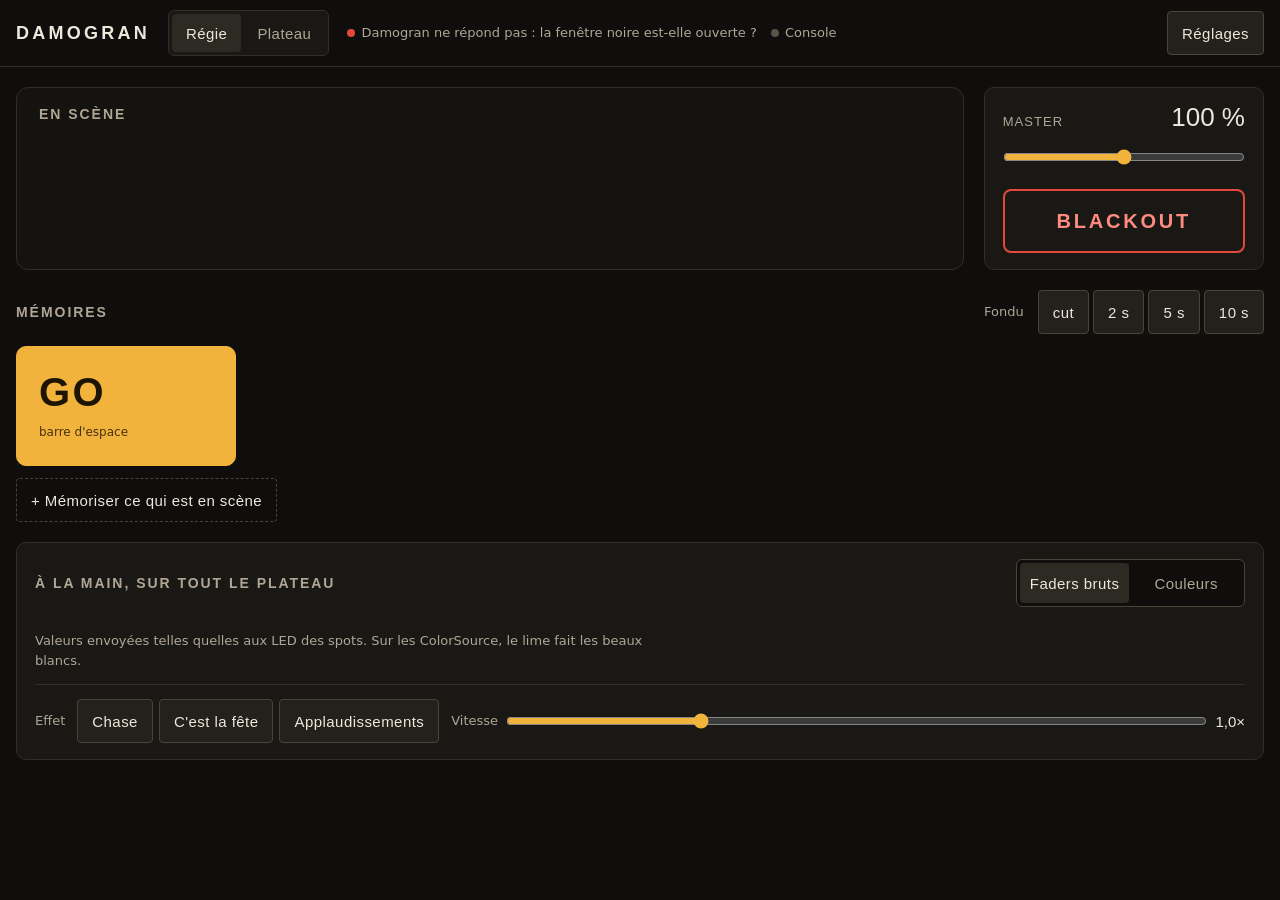
==== ui.html @ f3f2f8c5 "Interface V2 : Régie, Plateau 2D, Réglages Console & MIDI - Régie : « en scène » en grand, Master + " ====
<!doctype html>
<html lang="fr">
<head>
<meta charset="utf-8">
<meta name="viewport" content="width=device-width, initial-scale=1, viewport-fit=cover">
<meta name="color-scheme" content="dark">
<title>Damogran</title>
<style>
  /* Regie dans le noir : interface monochrome chaude pour que seules les couleurs des projecteurs
     soient en couleur. Ambre (la servante du theatre) pour la selection, rouge reserve au blackout.
     Sombre volontairement : un ecran clair en regie se voit depuis la salle. */
  :root {
    --ground: #0f0e0c;
    --floor: #141310;
    --surface: #1a1815;
    --surface-2: #24211c;
    --line: #322d26;
    --line-2: #4a4338;
    --ink: #ede7dc;
    --ink-2: #b0a696;
    --ink-3: #8f8577;
    --amber: #f2b33d;
    --amber-ink: #1d1404;
    --red: #e4483b;
    --ok: #74c48f;

    --legend: "Bahnschrift", "DIN Alternate", "DIN Condensed", "Barlow Semi Condensed", "Arial Narrow", sans-serif;
    --text: system-ui, "Segoe UI", -apple-system, "Helvetica Neue", sans-serif;

    --r-ctl: 4px;
    --r-panel: 10px;
    --ease: cubic-bezier(.2, .7, .2, 1);
    --fast: 120ms;
    color-scheme: dark;
  }
  * { box-sizing: border-box; }
  html, body { margin: 0; background: var(--ground); color: var(--ink); font: 15px/1.4 var(--text); }
  body { min-height: 100vh; }
  button, input, select { font: inherit; color: inherit; }
  :focus-visible { outline: 2px solid var(--amber); outline-offset: 2px; }
  .skip { position: absolute; left: 8px; top: -40px; background: var(--amber); color: var(--amber-ink); padding: 6px 10px; border-radius: var(--r-ctl); z-index: 20; }
  .skip:focus { top: 8px; }
  .legend { font-family: var(--legend); letter-spacing: .08em; text-transform: uppercase; font-size: 13px; color: var(--ink-2); }
  .num { font-family: var(--legend); font-variant-numeric: tabular-nums; }
  .muted { color: var(--ink-2); }
  .hint { font-size: 13px; color: var(--ink-2); }
  .spacer { flex: 1; }
  [hidden] { display: none !important; }

  /* ---- boutons : touches de console ---- */
  .btn { min-height: 44px; background: var(--surface-2); border: 1px solid var(--line-2); border-radius: var(--r-ctl); padding: 0 14px; cursor: pointer;
    font-family: var(--legend); letter-spacing: .03em; font-size: 15px; transition: border-color var(--fast) var(--ease), background var(--fast) var(--ease); }
  .btn:hover { border-color: #6d655a; }
  .btn:active { background: #2d2923; }
  .btn.primary, .btn[aria-pressed="true"] { background: var(--amber); color: var(--amber-ink); border-color: var(--amber); }
  .btn.quiet { background: transparent; }
  .btn.dashed { background: transparent; border-style: dashed; }
  .btn.dashed[aria-pressed="true"] { background: var(--amber); border-style: solid; }
  .btn:disabled { opacity: .45; cursor: not-allowed; }
  .seg { display: grid; grid-auto-flow: column; grid-auto-columns: minmax(0, 1fr); gap: 2px; background: var(--ground); border: 1px solid var(--line-2); border-radius: 6px; padding: 3px; }
  .seg button { min-height: 40px; border: 0; border-radius: 4px; background: transparent; color: var(--ink-2); cursor: pointer; font-family: var(--legend); font-size: 15px; letter-spacing: .03em; padding: 0 10px; }
  .seg button[aria-selected="true"] { background: #2d2923; color: var(--ink); }

  /* ---- en-tete ---- */
  header { position: sticky; top: env(safe-area-inset-top, 0px); z-index: 10; background: var(--ground); border-bottom: 1px solid var(--line);
    display: flex; flex-wrap: wrap; align-items: center; gap: 8px 18px;
    padding: 10px max(16px, env(safe-area-inset-right, 0px)) 10px max(16px, env(safe-area-inset-left, 0px)); }
  h1 { margin: 0; font: 600 18px/1 var(--legend); letter-spacing: .18em; text-transform: uppercase; }
  nav.views { display: flex; gap: 2px; background: var(--surface); border: 1px solid var(--line); border-radius: 6px; padding: 3px; }
  nav.views a { min-height: 38px; display: inline-flex; align-items: center; padding: 0 14px; border-radius: 4px; color: var(--ink-2); text-decoration: none; font-family: var(--legend); font-size: 15px; letter-spacing: .03em; }
  nav.views a[aria-current="page"] { background: #2d2923; color: var(--ink); }
  .status { display: flex; flex-wrap: wrap; gap: 4px 14px; font-size: 13px; color: var(--ink-2); }
  .chip { display: inline-flex; align-items: center; gap: 6px; background: none; border: 0; padding: 0; color: inherit; font-size: 13px; }
  button.chip { cursor: pointer; }
  .dot { width: 8px; height: 8px; border-radius: 50%; background: #5a5248; flex: none; }
  .dot.ok { background: var(--ok); } .dot.err { background: var(--red); } .dot.warn { background: var(--amber); }
  a.btn { display: inline-flex; align-items: center; text-decoration: none; color: var(--ink); }
  .blackout { min-height: 44px; padding: 0 18px; border-radius: var(--r-ctl); cursor: pointer; border: 2px solid var(--red); background: transparent; color: #ff8a7f;
    font: 600 15px/1 var(--legend); letter-spacing: .14em; text-transform: uppercase; }
  .blackout[aria-pressed="true"] { background: var(--red); color: #fff; }

  main { padding: 20px max(16px, env(safe-area-inset-right, 0px)) 40px max(16px, env(safe-area-inset-left, 0px)); max-width: 1280px; margin: 0 auto; }
  .view { display: flex; flex-direction: column; gap: 20px; }
  .panel { background: var(--surface); border: 1px solid var(--line); border-radius: var(--r-panel); padding: 16px 18px; min-width: 0; }
  h2 { margin: 0; font: 600 14px/1.2 var(--legend); letter-spacing: .14em; text-transform: uppercase; color: var(--ink-2); }
  .head { display: flex; flex-wrap: wrap; align-items: center; gap: 8px 14px; }
  .row { display: flex; flex-wrap: wrap; align-items: center; gap: 8px 12px; }
  .wrap2 { display: flex; flex-wrap: wrap; gap: 20px; align-items: stretch; }

  /* ---- flaques de lumiere (apercu d'un spot) ---- */
  .pool { width: 72px; height: 72px; max-width: 100%; aspect-ratio: 1; border-radius: 50%; display: flex; align-items: center; justify-content: center; border: 1px solid var(--ink-3); flex: none; }
  .pool .n { min-width: 24px; height: 24px; padding: 0 5px; border-radius: 12px; background: rgba(15,14,12,.78); display: flex; align-items: center; justify-content: center;
    font: 600 14px/1 var(--legend); color: var(--ink); }

  /* ---- regie ---- */
  .live { flex: 999 1 600px; background: var(--floor); border: 1px solid var(--line); border-radius: 12px; padding: 18px 22px; display: flex; flex-direction: column; gap: 16px; min-width: 0; }
  .live-name { font: 600 30px/1.1 var(--legend); letter-spacing: .01em; }
  .badge { font-size: 13px; padding: 3px 8px; border-radius: 3px; border: 1px solid var(--amber); color: var(--amber); }
  .badge.solid { background: var(--amber); color: var(--amber-ink); }
  .pools { display: grid; grid-template-columns: repeat(auto-fit, minmax(64px, 1fr)); gap: 10px 8px; }
  .pools > span { display: flex; flex-direction: column; align-items: center; gap: 6px; }
  .pools .lvl { font: 13px/1 var(--legend); color: var(--ink-2); }
  .master { flex: 1 1 280px; display: flex; flex-direction: column; gap: 16px; justify-content: space-between; }
  .master .big { font: 26px/1 var(--legend); color: var(--ink); letter-spacing: 0; }
  .master .blackout { min-height: 64px; font-size: 20px; border-radius: 8px; }
  input[type=range] { width: 100%; accent-color: var(--amber); height: 32px; margin: 0; }
  .cues { display: flex; flex-wrap: wrap; gap: 12px; align-items: stretch; }
  .go { flex: 1 1 220px; min-height: 120px; display: flex; flex-direction: column; align-items: flex-start; justify-content: center; gap: 6px; padding: 16px 22px;
    border-radius: 10px; cursor: pointer; background: var(--amber); color: var(--amber-ink); border: 1px solid var(--amber); text-align: left; }
  .go b { font: 600 40px/1 var(--legend); letter-spacing: .06em; }
  .go small { font-size: 12px; opacity: .8; }
  .tiles { flex: 999 1 640px; min-width: 0; display: grid; grid-template-columns: repeat(auto-fill, minmax(170px, 1fr)); gap: 10px; }
  .tile { display: flex; min-width: 0; border-radius: 10px; background: var(--surface); border: 1px solid var(--line-2); overflow: hidden; }
  .tile.on { background: var(--surface-2); border: 2px solid var(--amber); }
  .tile .pick { flex: 1; min-width: 0; min-height: 110px; display: flex; flex-direction: column; align-items: flex-start; gap: 10px; padding: 12px 14px; background: none; border: 0; cursor: pointer; text-align: left; color: inherit; }
  .tile .top { display: flex; align-items: center; gap: 8px; width: 100%; }
  .tile .key { font: 14px/1 var(--legend); color: var(--ink-3); }
  .tile.on .key { color: var(--amber); }
  .tile .tag { white-space: nowrap; font-size: 11px; letter-spacing: .08em; text-transform: uppercase; padding: 2px 6px; border-radius: 3px; }
  .tile .tag.live { background: var(--amber); color: var(--amber-ink); }
  .tile .tag.next { border: 1px solid var(--ink-2); color: var(--ink-2); }
  .tile .name { font-size: 18px; font-weight: 500; overflow: hidden; text-overflow: ellipsis; white-space: nowrap; max-width: 100%; }
  .tile .mini { display: flex; gap: 4px; flex-wrap: wrap; }
  .tile .mini i { width: 12px; height: 12px; border-radius: 50%; box-shadow: 0 0 0 1px rgba(237,231,220,.25); }
  .tile .edit { background: none; border: 0; border-left: 1px solid var(--line); width: 44px; color: var(--ink-2); cursor: pointer; font-size: 20px; }
  .empty { color: var(--ink-2); margin: 0; max-width: 62ch; }
  .hand { display: flex; flex-direction: column; gap: 14px; }
  .sw-row { display: flex; flex-wrap: wrap; gap: 6px; }
  .sw { width: 44px; height: 44px; border-radius: 50%; cursor: pointer; border: 2px solid rgba(237,231,220,.3); padding: 0; }
  .wb { min-height: 44px; min-width: 60px; border-radius: 4px; cursor: pointer; color: var(--amber-ink); border: 2px solid transparent; font: 600 14px/1 var(--legend); }

  /* ---- faders verticaux (comme sur la console) ---- */
  .faders { display: flex; flex-wrap: wrap; gap: 14px; align-items: flex-end; }
  .fader { display: grid; justify-items: center; gap: 6px; flex: none; width: 58px; outline: none; }
  .fader .track { position: relative; width: 36px; height: 190px; border-radius: 4px; background: var(--ground); border: 1px solid var(--line-2); cursor: ns-resize; touch-action: none; }
  .fader .fill { position: absolute; left: 3px; right: 3px; bottom: 3px; border-radius: 2px; background: var(--fill, #6d655a); opacity: .6; }
  .fader .cap { position: absolute; left: -6px; right: -6px; height: 16px; margin-bottom: -8px; border-radius: 3px; background: #d9d2c5; border: 1px solid #000; box-shadow: inset 0 -2px 0 #9e968a; }
  .fader .cap::after { content: ""; position: absolute; left: 4px; right: 4px; top: 7px; height: 1px; background: #4a453e; }
  .fader:focus-visible .track { outline: 2px solid var(--amber); outline-offset: 3px; }
  .fader .val { font: 16px/1 var(--legend); font-variant-numeric: tabular-nums; }
  .fader .lab { display: flex; align-items: center; gap: 5px; font: 12px/1.2 var(--legend); letter-spacing: .06em; text-transform: uppercase; color: var(--ink); text-align: center; }
  .fader .lab i { width: 9px; height: 9px; border-radius: 50%; background: var(--fill); }
  .fader.big { width: 72px; } .fader.big .track { width: 50px; height: 220px; }
  .fader.slim .track { height: 160px; }

  /* ---- plateau ---- */
  .plan-wrap { overflow-x: auto; }
  .plan { min-width: 560px; background: var(--floor); border: 1px solid var(--line); border-radius: 10px; padding: 10px 12px 12px; display: flex; flex-direction: column; gap: 6px; }
  .plan .side { font: 12px/1 var(--legend); letter-spacing: .2em; color: var(--ink-3); }
  .plan .mid { display: flex; gap: 8px; align-items: stretch; }
  .plan .vert { writing-mode: vertical-rl; text-align: center; }
  .grid { flex: 1; min-width: 0; position: relative; height: 34rem; border: 1px solid var(--line); background-color: #171512;
    background-image: linear-gradient(to right, #2c2822 1px, transparent 1px), linear-gradient(to bottom, #2c2822 1px, transparent 1px); }
  .cells { position: absolute; inset: 0; display: grid; }
  .cells button { background: transparent; border: 1px dashed #5a5248; margin: 3px; border-radius: 4px; cursor: crosshair; }
  .cells button:hover { border-color: var(--amber); }
  .spot { position: absolute; transform: translate(-50%, -50%); z-index: 1; display: flex; flex-direction: column; align-items: center; gap: 2px; background: none; border: 0; padding: 4px; cursor: pointer; color: inherit; border-radius: 50%; }
  .spot .pool { width: 54px; height: 54px; }
  .spot .lvl { font: 12px/1 var(--legend); color: var(--ink-2); }
  .spot[aria-pressed="true"] .pool { box-shadow: 0 0 0 3px var(--floor), 0 0 0 5px var(--amber); }
  .spot[aria-pressed="true"] .lvl { color: var(--amber); }
  .spot.moving .pool { box-shadow: 0 0 0 3px var(--floor), 0 0 0 5px var(--amber), 0 0 0 9px rgba(242,179,61,.25); }
  .arrange { display: flex; flex-wrap: wrap; align-items: center; gap: 10px 20px; padding: 10px 14px; border: 1px solid var(--amber); border-radius: 6px; }
  .stepper { display: flex; align-items: center; gap: 6px; }
  .stepper button { width: 44px; height: 40px; border-radius: 4px; cursor: pointer; background: var(--surface-2); color: var(--ink); border: 1px solid var(--line-2); font-size: 18px; }
  .stepper output { min-width: 28px; text-align: center; font: 18px/1 var(--legend); }
  .insp { flex: 1 1 360px; display: flex; flex-direction: column; gap: 18px; }
  .insp-title { font: 600 22px/1.1 var(--legend); color: var(--ink); letter-spacing: .02em; }
  .ctl { display: flex; gap: 16px; align-items: flex-start; }
  .ctl .modes { flex: 1; min-width: 0; display: flex; flex-direction: column; gap: 12px; }
  .preview-dot { width: 40px; height: 40px; border-radius: 50%; flex: none; box-shadow: 0 0 0 1px rgba(237,231,220,.3); }
  .field { position: relative; height: 170px; border-radius: 8px; cursor: crosshair; touch-action: none; border: 1px solid var(--line-2);
    background: linear-gradient(to top, #fff, rgba(255,255,255,0)), linear-gradient(to right, #f00, #ff0 17%, #0f0 33%, #0ff 50%, #00f 67%, #f0f 83%, #f00); }
  .field .mark { position: absolute; width: 22px; height: 22px; margin: -11px 0 0 -11px; border-radius: 50%; border: 3px solid #fff; box-shadow: 0 0 0 1px #000; pointer-events: none; }
  .temp { position: relative; height: 48px; border-radius: 8px; cursor: ew-resize; touch-action: none; border: 1px solid var(--line-2); }
  .temp .mark { position: absolute; top: -5px; bottom: -5px; width: 6px; margin-left: -3px; border-radius: 3px; background: var(--ink); box-shadow: 0 0 0 1px #000; pointer-events: none; }
  .scale { display: flex; justify-content: space-between; font-size: 12px; color: var(--ink-3); }
  details.raw { border-top: 1px solid var(--line); padding-top: 14px; }
  details.raw summary { cursor: pointer; font: 13px/1 var(--legend); letter-spacing: .08em; text-transform: uppercase; color: var(--ink-2); min-height: 32px; display: flex; align-items: center; }
  details.raw .faders { margin-top: 12px; }

  /* ---- reglages ---- */
  .settings { display: flex; flex-wrap: wrap; gap: 24px; align-items: flex-start; }
  .subnav { flex: 1 1 200px; display: flex; flex-direction: column; gap: 4px; }
  .subnav button { min-height: 44px; text-align: left; padding: 0 14px; border-radius: 6px; background: transparent; border: 1px solid transparent; color: var(--ink-2); cursor: pointer; font-size: 15px; }
  .subnav button[aria-current="true"] { background: var(--surface); border-color: var(--line); color: var(--ink); }
  .pane { flex: 999 1 640px; min-width: 0; display: flex; flex-direction: column; gap: 20px; }
  .pane h3 { margin: 0; font: 600 26px/1.1 var(--legend); letter-spacing: .02em; }
  .help { font-size: 13px; color: var(--ink-2); margin: 0; max-width: 75ch; line-height: 1.5; }
  .help code, .steps code { color: var(--ink); font-size: 12.5px; }
  .tablewrap { overflow-x: auto; }
  table { width: 100%; border-collapse: collapse; }
  th { text-align: left; font: 500 12px/1.2 var(--legend); letter-spacing: .04em; color: var(--ink-2); padding: 4px 6px; }
  td { padding: 4px 6px; border-top: 1px solid var(--line); vertical-align: middle; font-size: 14px; }
  td input { width: 100%; }
  td.n { width: 96px; }
  select, input[type=text], input[type=number] { min-height: 40px; background: var(--ground); border: 1px solid var(--line-2); border-radius: var(--r-ctl); padding: 6px 8px; min-width: 0; }
  .warn { color: var(--amber); font-size: 13px; white-space: pre-line; }
  .err { color: #ff8a7f; font-size: 13px; }
  .form { display: grid; grid-template-columns: repeat(auto-fit, minmax(180px, 1fr)); gap: 12px; }
  .form label, .lbl { display: grid; gap: 4px; font-size: 13px; color: var(--ink-2); }
  .tag { display: inline-block; font: 11px/1.4 var(--legend); padding: 0 6px; border-radius: 3px; background: var(--surface-2); color: var(--ink-2); margin-left: 6px; }
  .tag.attn { color: var(--amber); }
  .tester { display: grid; grid-template-columns: 110px 110px 1fr auto; gap: 12px; align-items: end; }
  .sources { display: grid; grid-template-columns: repeat(auto-fit, minmax(240px, 1fr)); gap: 12px; }
  .source { display: flex; flex-direction: column; gap: 6px; align-items: flex-start; text-align: left; padding: 14px 16px; border-radius: 10px; cursor: pointer; color: var(--ink); background: var(--surface); border: 1px solid var(--line-2); }
  .source[aria-pressed="true"] { border: 2px solid var(--amber); }
  .source b { font: 600 18px/1.1 var(--legend); }
  .source span { display: flex; align-items: center; gap: 8px; font-size: 13px; color: var(--ink-2); }
  .desk-wrap { display: flex; flex-wrap: wrap; gap: 20px; align-items: flex-start; }
  .desk { flex: 999 1 520px; min-width: 0; display: flex; flex-direction: column; gap: 12px; }
  .board { background: #1d1b18; border: 1px solid #3a342c; border-radius: 12px; padding: 16px 8px 12px; overflow-x: auto; }
  .strips { display: flex; gap: 3px; align-items: flex-end; min-width: min-content; }
  .strip { display: flex; flex-direction: column; align-items: center; gap: 8px; width: 64px; flex: none; padding: 10px 2px 12px; border-radius: 8px; cursor: pointer; color: inherit; background: transparent; border: 1px solid transparent; }
  .strip[aria-pressed="true"] { background: #2a2620; border-color: var(--amber); }
  .strip.live .rail i { background: var(--amber); }
  .strip .no { font: 13px/1 var(--legend); color: var(--ink-2); }
  .strip[aria-pressed="true"] .no { color: var(--amber); }
  .strip .rail { position: relative; width: 10px; height: 140px; border-radius: 5px; background: var(--ground); border: 1px solid var(--line); }
  .strip .rail i { position: absolute; left: 1px; right: 1px; bottom: 1px; border-radius: 4px; background: #6d655a; }
  .strip .rail b { position: absolute; left: -12px; width: 34px; height: 16px; margin-bottom: -8px; border-radius: 3px; background: #d9d2c5; border: 1px solid #000; box-shadow: inset 0 -2px 0 #9e968a; }
  .strip .v { font: 12px/1 var(--legend); color: var(--ink-2); }
  .strip .as { max-width: 60px; overflow: hidden; text-overflow: ellipsis; white-space: nowrap; font-size: 12px; padding: 3px 6px; border-radius: 3px; background: #2d2923; color: var(--ink); }
  .strip[aria-pressed="true"] .as { background: var(--amber); color: var(--amber-ink); }
  .assign { flex: 1 1 300px; min-width: 0; display: flex; flex-direction: column; gap: 14px; }
  .assign .grp { display: flex; flex-direction: column; gap: 8px; }
  .assign .grp > span { font: 12px/1 var(--legend); letter-spacing: .12em; text-transform: uppercase; color: var(--ink-3); }
  .opts { display: flex; flex-wrap: wrap; gap: 6px; }
  .opts .btn { min-height: 40px; font-family: var(--text); font-size: 14px; letter-spacing: 0; padding: 0 12px; }
  .steps { margin: 0; padding-left: 20px; display: grid; gap: 6px; font-size: 14px; max-width: 80ch; line-height: 1.5; }
  .switch { display: inline-flex; align-items: center; gap: 10px; font-size: 15px; min-height: 44px; }
  .switch input { width: 20px; height: 20px; accent-color: var(--amber); }

  dialog { background: var(--surface); color: var(--ink); border: 1px solid var(--line); border-radius: var(--r-panel); padding: 0; width: min(440px, calc(100vw - 24px)); }
  dialog::backdrop { background: #000c; }
  .dlg { padding: 18px; display: flex; flex-direction: column; gap: 14px; }

  @media (max-width: 700px) {
    .live-name { font-size: 24px; }
    .pool { width: 56px; height: 56px; }
    .go { position: sticky; bottom: max(8px, env(safe-area-inset-bottom, 0px)); z-index: 5; min-height: 84px; box-shadow: 0 6px 24px #000; }
    .go b { font-size: 32px; }
    .tester { grid-template-columns: 1fr 1fr; }
    .tester .wide { grid-column: 1 / -1; }
    .status .net { display: none; }
    .ctl { flex-direction: column; }
  }
  @media (prefers-reduced-motion: reduce) { * { transition: none !important; } }
</style>
</head>
<body>
<a class="skip" href="#main">Aller au contenu</a>
<header>
  <h1>Damogran</h1>
  <nav class="views" aria-label="Écrans">
    <a href="#regie" data-view="regie">Régie</a>
    <a href="#plateau" data-view="plateau">Plateau</a>
  </nav>
  <div class="status">
    <span class="chip net" role="status"><span class="dot" id="dot"></span><span id="statusText">connexion…</span></span>
    <a class="chip" href="#reglages/console" id="consoleChip" style="color:inherit;text-decoration:none"><span class="dot" id="consoleDot"></span><span id="consoleText">Console</span></a>
  </div>
  <span class="spacer"></span>
  <button class="blackout" id="hdrBlackout" type="button" aria-pressed="false" title="Touche B">Blackout</button>
  <a class="btn" href="#reglages" id="settingsLink">Réglages</a>
</header>

<main id="main" tabindex="-1">
  <!-- ===================== REGIE ===================== -->
  <section class="view" id="view-regie" aria-label="Régie">
    <div class="wrap2">
      <section class="live" aria-labelledby="liveTitle">
        <div class="head">
          <h2 id="liveTitle">En scène</h2>
          <span class="live-name" id="liveName" role="status"></span>
          <span class="badge" id="liveModified" hidden>modifiée à la main</span>
          <span class="badge solid" id="liveEffect" hidden></span>
        </div>
        <div class="pools" id="livePools" role="img" aria-label=""></div>
      </section>
      <section class="panel master" aria-label="Master">
        <div style="display:flex;flex-direction:column;gap:10px">
          <label for="master" class="legend" style="display:flex;justify-content:space-between;align-items:baseline"><span>Master</span><span class="big" id="masterOut">100 %</span></label>
          <input type="range" id="master" min="0" max="255">
        </div>
        <button class="blackout" id="blackout" type="button" aria-pressed="false" title="Touche B">Blackout</button>
      </section>
    </div>

    <section aria-labelledby="cueTitle" style="display:flex;flex-direction:column;gap:12px">
      <div class="head">
        <h2 id="cueTitle">Mémoires</h2>
        <span class="spacer"></span>
        <span class="hint" id="fadeLbl">Fondu</span>
        <span class="row" role="group" aria-labelledby="fadeLbl" id="fades" style="gap:4px"></span>
      </div>
      <div class="cues">
        <button class="go" id="goBtn" type="button"><b>GO</b><span id="goLabel"></span><small id="goKey">barre d'espace</small></button>
        <div class="tiles" id="sceneList"></div>
      </div>
      <div class="row"><button class="btn dashed" id="sceneNew" type="button">+ Mémoriser ce qui est en scène</button></div>
    </section>

    <section class="panel hand" aria-labelledby="handTitle">
      <div class="head">
        <h2 id="handTitle">À la main, sur tout le plateau</h2>
        <span class="spacer"></span>
        <span class="seg" role="tablist" aria-label="Mode de réglage" id="handTabs">
          <button role="tab" type="button" data-hand="raw" aria-selected="true">Faders bruts</button>
          <button role="tab" type="button" data-hand="colors" aria-selected="false">Couleurs</button>
        </span>
      </div>
      <div id="handRaw">
        <div class="faders" id="handFaders"></div>
        <p class="help" style="margin-top:10px">Valeurs envoyées telles quelles aux LED des spots. Sur les ColorSource, le lime fait les beaux blancs.</p>
      </div>
      <div id="handColors" hidden style="display:flex;flex-direction:column;gap:14px">
        <div style="display:flex;flex-direction:column;gap:8px"><span class="hint" id="swLbl">Couleur</span><div class="sw-row" role="group" aria-labelledby="swLbl" id="handSwatches"></div></div>
        <div style="display:flex;flex-direction:column;gap:8px"><span class="hint" id="wbLbl">Blanc, de chaud à froid</span><div class="sw-row" role="group" aria-labelledby="wbLbl" id="handWhites"></div></div>
      </div>
      <div class="row" style="border-top:1px solid var(--line);padding-top:14px">
        <span class="hint" id="fxLbl">Effet</span>
        <span class="row" role="group" aria-labelledby="fxLbl" id="fxButtons" style="gap:6px"></span>
        <label class="row" style="gap:8px;flex:1 1 220px"><span class="hint">Vitesse</span><input type="range" id="fxSpeed" min="0.25" max="3" step="0.05" value="1" style="flex:1"><span class="num" id="fxSpeedOut">1,0×</span></label>
      </div>
    </section>
  </section>

  <!-- ===================== PLATEAU ===================== -->
  <section class="view" id="view-plateau" aria-label="Plateau" hidden>
    <div class="wrap2">
      <section aria-labelledby="planTitle" style="flex:999 1 600px;min-width:0;display:flex;flex-direction:column;gap:12px">
        <div class="head">
          <h2 id="planTitle">Plan de scène</h2>
          <span class="hint">vu du dessus</span>
          <span class="spacer"></span>
          <button class="btn" id="selAll" type="button">Tous</button>
          <button class="btn" id="selNone" type="button">Aucun</button>
          <button class="btn dashed" id="arrangeBtn" type="button" aria-pressed="false">Disposer les spots</button>
        </div>
        <div class="arrange" id="arrangeBar" hidden>
          <p class="help" style="flex:1 1 260px;color:var(--ink)" id="arrangeHint" role="status"></p>
          <span class="stepper"><span class="legend">Colonnes</span><button type="button" id="colMinus" aria-label="Une colonne de moins">−</button><output id="colOut" aria-live="polite"></output><button type="button" id="colPlus" aria-label="Une colonne de plus">+</button></span>
          <span class="stepper"><span class="legend">Rangs</span><button type="button" id="rowMinus" aria-label="Un rang de moins">−</button><output id="rowOut" aria-live="polite"></output><button type="button" id="rowPlus" aria-label="Un rang de plus">+</button></span>
        </div>
        <div class="plan-wrap">
          <div class="plan">
            <span class="side" style="text-align:center">LOINTAIN</span>
            <div class="mid">
              <span class="side vert" style="transform:rotate(180deg)">JARDIN</span>
              <div class="grid" id="grid"><div class="cells" id="cells" hidden></div></div>
              <span class="side vert">COUR</span>
            </div>
            <div class="row" style="justify-content:space-between"><span class="side">PUBLIC</span><span class="hint" id="gridSize"></span></div>
          </div>
        </div>
      </section>

      <section class="panel insp" aria-labelledby="inspTitle">
        <div>
          <h2 id="inspTitle" class="insp-title" style="text-transform:none;letter-spacing:.02em"></h2>
          <span class="hint" id="inspSub"></span>
        </div>
        <div id="inspEmpty" style="display:flex;flex-direction:column;gap:14px;align-items:flex-start">
          <p class="empty">Touche un spot sur le plan pour le régler. Touches-en plusieurs pour les régler ensemble.</p>
          <button class="btn primary" type="button" id="inspAll">Sélectionner tout le plateau</button>
        </div>
        <div id="inspBody" style="display:flex;flex-direction:column;gap:18px">
          <div class="ctl">
            <div id="dimFader"></div>
            <div class="modes">
              <div class="row" style="flex-wrap:nowrap">
                <span class="preview-dot" id="previewDot" aria-hidden="true"></span>
                <span class="seg" role="tablist" aria-label="Type de lumière" style="flex:1" id="modeTabs">
                  <button role="tab" type="button" data-mode="color" aria-selected="true">Couleur</button>
                  <button role="tab" type="button" data-mode="white" aria-selected="false">Blanc</button>
                </span>
              </div>
              <div id="modeColor" style="display:flex;flex-direction:column;gap:10px">
                <div class="field" id="field" role="slider" tabindex="0" aria-label="Couleur : teinte de gauche à droite, saturation de bas en haut"><span class="mark" id="fieldMark"></span></div>
                <div class="sw-row" role="group" aria-label="Raccourcis de couleur" id="inspSwatches"></div>
              </div>
              <div id="modeWhite" hidden style="display:flex;flex-direction:column;gap:14px">
                <div style="display:flex;flex-direction:column;gap:8px">
                  <span class="row" style="justify-content:space-between"><span class="hint">Température</span><span class="num" style="font-size:18px" id="kOut"></span></span>
                  <div class="temp" id="temp" role="slider" tabindex="0" aria-label="Température du blanc" aria-valuemin="2700" aria-valuemax="6500"><span class="mark" id="tempMark"></span></div>
                  <span class="scale"><span>chaud · bougie</span><span>neutre</span><span>froid · lune</span></span>
                </div>
                <div style="display:flex;flex-direction:column;gap:6px">
                  <label for="tint" class="row" style="justify-content:space-between"><span class="hint">Correction</span><span id="tintOut"></span></label>
                  <input type="range" id="tint" min="-100" max="100" value="0">
                  <span class="scale"><span>plus vert</span><span>plus rose</span></span>
                  <span class="hint" style="font-size:12px">Peaux trop rouges ou rosées : pousse un peu vers le vert.</span>
                </div>
              </div>
            </div>
          </div>
          <details class="raw" open>
            <summary>Faders bruts : ce que reçoit le projecteur</summary>
            <div class="faders" id="inspRaw"></div>
          </details>
          <div class="row">
            <button class="btn" id="identify" type="button">Faire clignoter</button>
            <button class="btn quiet" id="deselect" type="button">Désélectionner</button>
          </div>
        </div>
      </section>
    </div>
  </section>

  <!-- ===================== REGLAGES ===================== -->
  <section class="view" id="view-reglages" aria-label="Réglages" hidden>
    <div class="settings">
      <nav class="subnav" aria-label="Réglages" id="subnav">
        <button type="button" data-pane="fixtures">Projecteurs</button>
        <button type="button" data-pane="console">Console &amp; MIDI</button>
        <button type="button" data-pane="network">Réseau Art-Net</button>
        <button type="button" data-pane="keys">Clavier</button>
        <a class="btn quiet" href="#regie" style="margin-top:12px">← Retour à la régie</a>
      </nav>

      <div class="pane" data-pane="fixtures">
        <h3>Projecteurs</h3>
        <div class="tablewrap">
          <table>
            <thead><tr><th>Nom</th><th>Univers</th><th>Adresse</th><th>Canaux</th><th><span hidden>Retirer</span></th></tr></thead>
            <tbody id="fxRows"></tbody>
          </table>
        </div>
        <div class="row"><button class="btn" id="addFx" type="button">+ Ajouter un projecteur</button><span class="spacer"></span><button class="btn primary" id="saveFx" type="button">Enregistrer</button></div>
        <div class="warn" id="overlap"></div>
        <p class="help"><b>Univers</b> : numéro Art-Net, à partir de 0 (l'univers 1 de MagicQ est en général l'Art-Net 0).
          <b>Canaux</b> : l'ordre des canaux, séparés par des virgules. <code>D</code> intensité, <code>R</code> <code>G</code> <code>B</code>,
          <code>L</code> lime, <code>W</code> blanc, <code>A</code> ambre, <code>U</code> UV, un nombre = valeur fixe, <code>-</code> = 0.
          ETC ColorSource en mode Dir (6 canaux) : <code>D,R,G,B,L,0</code>. En mode 5ch : <code>D,R,G,B,0</code>.</p>
        <div class="panel" style="display:flex;flex-direction:column;gap:10px">
          <h2>Chercher les projecteurs</h2>
          <div class="row"><button class="btn" id="discover" type="button">Chercher</button><span class="hint" id="discPhase"></span></div>
          <div class="err" id="discError"></div>
          <div id="discNodes"></div>
          <div id="discDevices"></div>
          <p class="help">Les nodes Art-Net répondent toujours. Les projecteurs ne sont trouvés que s'ils gèrent le RDM (mode et adresse réels). MagicQ doit être fermé pendant la recherche.</p>
        </div>
      </div>

      <div class="pane" data-pane="console" hidden>
        <h3>Console &amp; MIDI</h3>
        <p class="help">Choisis un fader sur le dessin, puis ce qu'il commande. Un fader n'agit que quand tu le bouges : l'écran garde la main le reste du temps. Blackout, GO et effets se déclenchent quand le fader passe la moitié.</p>
        <div class="sources" id="sources"></div>
        <div class="row" id="mqConn">
          <label class="switch"><input type="checkbox" id="inEnabled"> Écouter la console</label>
          <label class="row" style="gap:6px"><span class="hint">Univers Art-Net de la console</span><input type="number" id="inUniverse" min="0" max="32767" style="width:84px"></label>
          <span class="hint" id="inStatus"></span>
        </div>
        <div class="warn" id="inConflict" hidden>Cet univers est aussi celui des projecteurs : choisis-en un autre (par exemple 1), sinon Damogran s'écouterait lui-même.</div>
        <div class="desk-wrap">
          <div class="desk">
            <div class="head"><h2 id="deskName"></h2><span class="spacer"></span><button class="btn" id="learnBtn" type="button" aria-pressed="false">Apprendre un fader</button></div>
            <div class="board"><div class="strips" id="strips"></div></div>
            <p class="help" id="learnHint" role="status"></p>
          </div>
          <div class="panel assign" aria-labelledby="assignTitle">
            <div><h2 id="assignTitle" class="insp-title" style="text-transform:none;letter-spacing:.02em"></h2><span class="hint" id="assignNow"></span></div>
            <div id="assignGroups" style="display:flex;flex-direction:column;gap:14px"></div>
          </div>
        </div>
        <details class="panel">
          <summary class="legend" style="cursor:pointer;min-height:32px;display:flex;align-items:center">Préparer MagicQ (une seule fois)</summary>
          <ol class="steps" style="margin-top:12px">
            <li><code>Setup › DMX I/O</code> : univers 1 (les projecteurs) sur <b>None</b>, pour que MagicQ ne se batte pas avec Damogran. Univers 2 en <b>Art-Net</b>, univers Art-Net 1, en broadcast.</li>
            <li><code>Patch</code> : ajoute 10 <b>Generic Dimmer</b> sur l'univers 2, adresses 1 à 10.</li>
            <li>Pour chaque fader <i>n</i> de la Mini Connect : sélectionne le dimmer <i>n</i>, mets-le à 100 %, <code>Record</code>, puis le bouton <b>S</b> du fader <i>n</i>. <code>Clear</code>.</li>
            <li>Laisse MagicQ ouvert avec la Mini Connect branchée, et lance Damogran à côté.</li>
          </ol>
        </details>
      </div>

      <div class="pane" data-pane="network" hidden>
        <h3>Réseau Art-Net</h3>
        <div class="form">
          <label>Envoyer à (IP ou broadcast) <input type="text" id="cfgTarget" placeholder="10.255.255.255"></label>
          <label>Carte réseau de ce PC <select id="cfgBind"></select></label>
          <label>Port <input type="number" id="cfgPort" min="1" max="65535"></label>
          <label>Images par seconde <input type="number" id="cfgFps" min="1" max="44"></label>
        </div>
        <div class="row"><span class="spacer"></span><button class="btn primary" id="saveNet" type="button">Enregistrer</button></div>
        <p class="help">Un seul node : son IP. Plusieurs : le broadcast du réseau (<code>10.255.255.255</code> si le PC est en 10.x.x.x, <code>2.255.255.255</code> en 2.x.x.x).</p>
        <div class="panel" style="display:flex;flex-direction:column;gap:10px">
          <h2>Testeur de canal</h2>
          <div class="tester">
            <label class="lbl">Univers <input type="number" id="rawUni" min="0" value="0"></label>
            <label class="lbl">Canal <input type="number" id="rawAddr" min="1" max="512" value="1"></label>
            <label class="lbl wide">Valeur <span class="row" style="flex-wrap:nowrap"><input type="range" id="rawVal" min="0" max="255" value="0"><span class="num" id="rawOut" style="width:32px">0</span></span></label>
            <button class="btn" id="rawStop" type="button">Arrêter</button>
          </div>
          <p class="help">Pour trouver un projecteur à l'aveugle. S'ajoute par-dessus le reste, s'arrête quand on quitte les réglages.</p>
        </div>
      </div>

      <div class="pane" data-pane="keys" hidden>
        <h3>Clavier</h3>
        <label class="switch"><input type="checkbox" id="keysOn"> Raccourcis clavier</label>
        <p class="help">Espace : GO · 1 à 9 : rappeler une mémoire · B : blackout · Échap : tout désélectionner. À couper si tu pilotes avec la saisie vocale ou si quelqu'un tape à côté. Réglage propre à ce navigateur.</p>
      </div>
    </div>
  </section>
</main>

<dialog id="sceneDlg" aria-labelledby="sceneDlgTitle">
  <div class="dlg">
    <h2 id="sceneDlgTitle" style="text-transform:none;letter-spacing:.02em;color:var(--ink);font-size:20px"></h2>
    <label class="lbl">Nom <input type="text" id="sceneName" maxlength="30"></label>
    <div class="row" id="sceneDlgBtns"></div>
  </div>
</dialog>

<script>
const PRESETS = [
  ["Rouge", 255, 0, 0], ["Ambre", 255, 120, 0], ["Jaune", 255, 220, 0], ["Vert", 0, 255, 0], ["Cyan", 0, 255, 220],
  ["Bleu", 0, 50, 255], ["Bleu nuit", 30, 0, 170], ["Violet", 140, 0, 255], ["Magenta", 255, 0, 190], ["Rose", 255, 70, 130],
];
const WHITES = [2700, 3200, 4000, 5600, 6500];
const KMIN = 2700, KMAX = 6500;
const CHANNELS = [["r", "Rouge", "#ff3b30"], ["g", "Vert", "#34d058"], ["b", "Bleu", "#3b6bff"], ["l", "Lime", "#c6dd3c", "L"], ["w", "Blanc", "#e8e2d6", "W"], ["a", "Ambre", "#ffa31a", "A"], ["u", "UV", "#9b6bff", "U"]];
const FX = [["chase", "Chase"], ["party", "C'est la fête"], ["applause", "Applaudissements"]];
const FADES = [[0, "cut"], [2, "2 s"], [5, "5 s"], [10, "10 s"]];

let config = null, state = null, input = null, selected = new Set();
let pending = {}, sendTimer = null, lastEdit = 0, lastPackets = -1, lastScene = null;
const $ = id => document.getElementById(id);
function el(tag, attrs, ...kids) {
  const e = document.createElement(tag);
  for (const [k, v] of Object.entries(attrs || {})) {
    if (k.startsWith("on")) e[k] = v; else if (v !== false && v != null) e.setAttribute(k, v === true ? "" : v);
  }
  for (const k of kids) if (k != null && k !== false) e.append(k);
  return e;
}
const pref = (k, d) => { try { const v = localStorage.getItem("damogran." + k); return v === null ? d : v === "1"; } catch (e) { return d; } };
const setPref = (k, v) => { try { localStorage.setItem("damogran." + k, v ? "1" : "0"); } catch (e) { } };

/* ---------- couleurs (memes formules que le serveur) ---------- */
function hsToRgb(h, s) {
  s /= 255; const f = n => { const k = (n + h / 60) % 6; return 255 * (1 - s * Math.max(0, Math.min(k, 4 - k, 1))); };
  return [f(5), f(3), f(1)].map(Math.round);
}
function rgbToHs(r, g, b) {
  const max = Math.max(r, g, b), min = Math.min(r, g, b), d = max - min;
  let h = 0;
  if (d) h = max === r ? 60 * (((g - b) / d) % 6) : max === g ? 60 * ((b - r) / d + 2) : 60 * ((r - g) / d + 4);
  if (h < 0) h += 360;
  return [Math.round(h), max ? Math.round(255 * d / max) : 0];
}
// Approximation de Tanner Helland : couleur d'un blanc a k kelvins
function kelvinToRgb(k) {
  const t = k / 100, c = v => Math.round(Math.max(0, Math.min(255, v)));
  const r = t <= 66 ? 255 : 329.698727446 * Math.pow(t - 60, -0.1332047592);
  const g = t <= 66 ? 99.4708025861 * Math.log(t) - 161.1195681661 : 288.1221695283 * Math.pow(t - 60, -0.0755148492);
  const b = t >= 66 ? 255 : t <= 19 ? 0 : 138.5177312231 * Math.log(t - 10) - 305.0447927307;
  return [c(r), c(g), c(b)];
}
// Blancs pour projecteurs RGB + lime (ETC ColorSource) : le blanc vient surtout du lime,
// peu de vert et de bleu (l'indigo rosit les peaux).
const LIME_WHITES = [[2700, 255, 180, 0, 10], [3200, 255, 150, 0, 30], [4000, 255, 125, 15, 55], [5600, 255, 80, 60, 140], [6500, 230, 70, 70, 170]];
function limeWhite(k) {
  const t = LIME_WHITES;
  if (k <= t[0][0]) return t[0].slice(1);
  for (let i = 1; i < t.length; i++) if (k <= t[i][0]) {
    const f = (k - t[i - 1][0]) / (t[i][0] - t[i - 1][0]);
    return [1, 2, 3, 4].map(j => Math.round(t[i - 1][j] + (t[i][j] - t[i - 1][j]) * f));
  }
  return t[t.length - 1].slice(1);
}
function whiteVals(lay, k, tint = 0) {
  let [r, g, b] = kelvinToRgb(k), w = 0, l = 0;
  const [h, s] = rgbToHs(r, g, b);
  if (lay.includes("L") && !lay.includes("W")) [l, r, g, b] = limeWhite(k);
  else if (lay.includes("W")) { w = Math.min(r, g, b); r -= w; g -= w; b -= w; }
  // correction : vers le rose (+) plus de rouge et de bleu, moins de vert et de lime ; vers le vert (-) l'inverse
  const c = tint / 100, cl = v => Math.max(0, Math.min(255, Math.round(v)));
  if (c > 0) { r *= 1 + 0.15 * c; b *= 1 + 0.4 * c; g *= 1 - 0.5 * c; l *= 1 - 0.25 * c; }
  else if (c < 0) { const d = -c; r *= 1 - 0.2 * d; b *= 1 - 0.4 * d; g += 40 * d; }
  return { r: cl(r), g: cl(g), b: cl(b), w, l: cl(l), h, s, k, tint };
}
// Lumiere reellement emise, pour l'apercu : le lime est un vert-jaune pale, le blanc s'ajoute partout.
// Au-dela de 255, on garde la teinte en ramenant le plus fort a 255.
function emitted(st) {
  const l = st.l ?? 0, w = st.w ?? 0, a = st.a ?? 0;
  const c = [(st.r ?? 0) + 0.9 * l + w + a, (st.g ?? 0) + l + w + 0.6 * a, (st.b ?? 0) + 0.43 * l + w], m = Math.max(...c);
  return m > 255 ? c.map(v => v * 255 / m) : c;
}
// Couleur a l'ecran : un blanc est montre a sa temperature (le melange lime + rouge ne se simule pas bien)
function preview(st) { return st.k ? kelvinToRgb(st.k) : emitted(st); }
function poolBg(st, k) {
  if (k <= 0.01) return "transparent";
  const [r, g, b] = preview(st), c = `${r | 0},${g | 0},${b | 0}`;
  return `radial-gradient(circle, rgba(${c},${Math.min(1, 0.35 + k)}) 0%, rgba(${c},${0.85 * k}) 45%, rgba(${c},${0.12 * k}) 72%, transparent 100%)`;
}
const NAMED = [["rouge", 0], ["orange", 25], ["ambre", 40], ["jaune", 55], ["vert", 120], ["cyan", 180], ["bleu", 225], ["violet", 270], ["magenta", 310], ["rose", 340], ["rouge", 360]];
function colorName(st) {
  if (st.k) return "blanc " + st.k + " K";
  const [r, g, b] = emitted(st), [h, s] = rgbToHs(r, g, b);
  if (s < 40) return "blanc";
  return NAMED.reduce((a, x) => Math.abs(x[1] - h) < Math.abs(a[1] - h) ? x : a)[0] + (s < 140 ? " pâle" : "");
}
// Effets : memes formules que le serveur, pour animer l'apercu
function noise(i, seg) { const x = Math.sin(i * 12.9898 + seg * 78.233) * 43758.5453; return x - Math.floor(x); }
function effectValues(name, i, n, ph, base, lay) {
  if (name === "chase") {
    const p = (ph * 2) % n, d0 = Math.abs(i - p), d = Math.min(d0, n - d0);
    const out = Object.assign({}, base);
    if (!["r", "g", "b", "l", "w"].some(k => base[k])) Object.assign(out, whiteVals(lay, 3200));
    out.dim = 255 * Math.max(0, 1 - d / 1.2);
    return out;
  }
  if (name === "party") {
    const [r, g, b] = hsToRgb((ph * 36 + i * 360 / Math.max(n, 1)) % 360, 255);
    return { dim: 255 * (0.8 + 0.2 * Math.sin(ph * 4 + i)), r, g, b, l: 0, w: 0 };
  }
  return Object.assign(whiteVals(lay, 3200), { dim: 255 * (0.55 + 0.45 * noise(i, Math.floor(ph * 8))) });
}
function layoutOf(fx) { return String(fx.layout || "").toUpperCase().split(/[,; ]+/).filter(Boolean); }
function fxState(id) { return state.fixtures[id] || (state.fixtures[id] = { dim: 0, h: 0, s: 0, r: 0, g: 0, b: 0 }); }
function level(st) { return state.blackout ? 0 : (st.dim ?? 0) / 255 * (state.master / 255); }
const allIds = () => config.fixtures.map(f => f.id);

/* ---------- reseau ---------- */
async function api(path, body) {
  const r = await fetch(path, body === undefined ? {} : { method: "POST", headers: { "Content-Type": "application/json" }, body: JSON.stringify(body) });
  const j = await r.json();
  if (!r.ok) throw new Error(j.error || r.status);
  return j;
}
function queue(patch) {
  lastEdit = Date.now();
  for (const [k, v] of Object.entries(patch)) {
    if (k === "fixtures") {
      pending.fixtures = pending.fixtures || {};
      for (const [id, vals] of Object.entries(v)) pending.fixtures[id] = Object.assign(pending.fixtures[id] || {}, vals);
    } else pending[k] = v;
  }
  if (!sendTimer) sendTimer = setTimeout(flush, 30);
}
async function flush() {
  sendTimer = null;
  const body = pending; pending = {};
  try { await api("/api/state", body); } catch (e) { setStatus("err", "Erreur : " + e.message); }
}
let pollTimer = null, fxPhase = 0;
async function poll() {
  clearTimeout(pollTimer);
  let fast = false;
  try {
    const snap = await api("/api/state");
    const cfgChanged = JSON.stringify([snap.config.fixtures, snap.config.grid]) !== JSON.stringify(config && [config.fixtures, config.grid]);
    if (!state || Date.now() - lastEdit > 1500) state = snap.state;
    for (const k of ["scenes", "active_scene", "fade", "effect"]) state[k] = snap.state[k];   // toujours a jour, meme pendant une edition
    if (state.active_scene) lastScene = state.active_scene;
    if (snap.state.effect) fxPhase = snap.effect_phase;
    config = snap.config; input = snap.input;
    window.localIps = snap.local_ips; window.discovery = snap.discovery;
    if (cfgChanged) { buildPlan(); buildRawFaders(); }
    if (view === "reglages" && !settingsLoaded) loadSettings();   // page ouverte directement sur les reglages
    render();
    fast = snap.fading || (view === "reglages" && pane === "console");
    if (snap.error) setStatus("err", snap.error);
    else setStatus(snap.packets !== lastPackets ? "ok" : "err", `Art-Net vers ${config.target_ip}`);
    lastPackets = snap.packets;
  } catch (e) { setStatus("err", "Damogran ne répond pas : la fenêtre noire est-elle ouverte ?"); }
  pollTimer = setTimeout(poll, fast ? 150 : 1000);   // plus rapide pendant un fondu ou en reglage console
}
function setStatus(kind, txt) { $("dot").className = "dot " + kind; $("statusText").textContent = txt; }

/* ---------- vues ---------- */
let view = "regie", pane = "fixtures";
function route() {
  const [v, p] = (location.hash.slice(1) || "regie").split("/");
  const prev = view;
  view = ["regie", "plateau", "reglages"].includes(v) ? v : "regie";
  for (const s of ["regie", "plateau", "reglages"]) $("view-" + s).hidden = s !== view;
  for (const a of document.querySelectorAll("nav.views a")) {
    if (a.dataset.view === view) a.setAttribute("aria-current", "page"); else a.removeAttribute("aria-current");
  }
  $("hdrBlackout").hidden = view === "regie";   // en regie, le blackout est a cote du master
  $("settingsLink").hidden = view === "reglages";
  if (view === "reglages") { if (prev !== "reglages") { settingsLoaded = false; loadSettings(); } showPane(p || pane); }
  else if (prev === "reglages") queue({ raw: null });   // le testeur de canal s'arrete en quittant les reglages
  if (config) render();
}
window.addEventListener("hashchange", route);

/* ---------- fader vertical ---------- */
function makeFader({ label, cls = "", fill, onInput }) {
  const root = el("div", { class: "fader " + cls, role: "slider", tabindex: 0, "aria-label": label, "aria-valuemin": 0, "aria-valuemax": 100 });
  const track = el("div", { class: "track" }), fillEl = el("div", { class: "fill" }), cap = el("div", { class: "cap" });
  const val = el("div", { class: "val" }), lab = el("div", { class: "lab" }, el("i", { "aria-hidden": "true" }), label);
  if (fill) root.style.setProperty("--fill", fill);
  track.append(fillEl, cap); root.append(val, track, lab);
  let value = 0;
  const show = v => {
    value = v; const p = v / 255;
    fillEl.style.height = `calc(${p * 100}% - ${p * 6}px)`;
    cap.style.bottom = `calc(${p * 100}% - ${p * 2}px + 1px)`;
    const pct = Math.round(p * 100); val.textContent = pct;
    root.setAttribute("aria-valuenow", pct); root.setAttribute("aria-valuetext", pct + " %");
  };
  const emit = v => { v = Math.max(0, Math.min(255, Math.round(v))); show(v); onInput(v); };
  const fromY = e => { const r = track.getBoundingClientRect(); return (1 - (e.clientY - r.top) / r.height) * 255; };
  track.addEventListener("pointerdown", e => { track.setPointerCapture(e.pointerId); root.dataset.drag = "1"; emit(fromY(e)); });
  track.addEventListener("pointermove", e => { if (root.dataset.drag) emit(fromY(e)); });
  const end = () => { delete root.dataset.drag; };
  track.addEventListener("pointerup", end); track.addEventListener("pointercancel", end);
  root.addEventListener("keydown", e => {
    const step = { ArrowUp: 2.55, ArrowRight: 2.55, ArrowDown: -2.55, ArrowLeft: -2.55, PageUp: 25.5, PageDown: -25.5 }[e.key];
    if (step) { emit(value + step); e.preventDefault(); }
    if (e.key === "Home") { emit(0); e.preventDefault(); }
    if (e.key === "End") { emit(255); e.preventDefault(); }
  });
  return { el: root, set: v => { if (!root.dataset.drag) show(v); } };
}

/* ---------- actions (sur une liste de spots) ---------- */
function patchAll(ids, fn) {
  const patch = {};
  for (const id of ids) { const st = fxState(id), vals = fn(st, id); Object.assign(st, vals); patch[id] = vals; }
  queue({ fixtures: patch }); render();
}
const setDim = (ids, dim) => patchAll(ids, () => ({ dim }));
function setChannel(ids, k, v) {
  patchAll(ids, st => {
    const p = { [k]: v, k: 0 };   // un fader brut sort du mode blanc
    const n = Object.assign({}, st, p); [p.h, p.s] = rgbToHs(n.r ?? 0, n.g ?? 0, n.b ?? 0);
    return p;
  });
}
function applyHs(ids, h, s) {
  const [r, g, b] = hsToRgb(h, s);
  patchAll(ids, st => Object.assign({ h, s, r, g, b, w: 0, l: 0, k: 0 }, st.dim ? {} : { dim: 255 }));   // couleur pure : blanc et lime coupes
}
function applyWhite(ids, k, tint) {
  patchAll(ids, (st, id) => {
    const fx = config.fixtures.find(f => f.id === id);
    return Object.assign(whiteVals(fx ? layoutOf(fx) : [], k, tint ?? st.tint ?? 0), st.dim ? {} : { dim: 255 });
  });
}
const toggleBlackout = () => { state.blackout = !state.blackout; queue({ blackout: state.blackout }); render(); };

/* ---------- regie ---------- */
function renderLive() {
  const sc = (state.scenes || []).find(s => s.id === (state.active_scene || lastScene));
  const eff = state.effect, n = config.fixtures.length;
  $("liveName").textContent = state.blackout ? "Blackout" : sc ? sc.name : n ? "Réglage à la main" : "Aucun projecteur";
  $("liveModified").hidden = state.blackout || !sc || !!state.active_scene;
  $("liveEffect").hidden = state.blackout || !eff;
  if (eff) $("liveEffect").textContent = "effet : " + (FX.find(f => f[0] === eff.name) || [, ""])[1];
  paintPools($("livePools"), true);
  const names = [...new Set(config.fixtures.map(f => colorName(state.fixtures[f.id] || {})))].slice(0, 3).join(", ");
  $("livePools").setAttribute("aria-label", state.blackout ? "Plateau éteint" : `Plateau : ${names}, master ${Math.round(state.master / 2.55)} %`);
  if (document.activeElement !== $("master")) $("master").value = state.master;
  $("masterOut").textContent = Math.round(state.master / 2.55) + " %";
  for (const b of [$("blackout"), $("hdrBlackout")]) { b.setAttribute("aria-pressed", String(!!state.blackout)); }
  $("blackout").textContent = state.blackout ? "Rallumer" : "Blackout";
}
// apercu des spots : flaque a la couleur et l'intensite reelles (ou a l'effet en cours)
let lastPaint = 0;
function paintPools(box, withLevel) {
  const eff = state.effect, n = config.fixtures.length;
  if (box.children.length !== n) {
    box.innerHTML = "";
    config.fixtures.forEach((fx, i) => box.append(el("span", {}, el("span", { class: "pool" }, el("span", { class: "n" }, String(i + 1))), withLevel ? el("span", { class: "lvl" }) : null)));
  }
  config.fixtures.forEach((fx, i) => {
    const base = state.fixtures[fx.id] || {};
    const st = eff ? effectValues(eff.name, i, n, fxPhase, base, layoutOf(fx)) : base;
    const k = level(st), item = box.children[i], pool = item.querySelector(".pool");
    pool.style.background = poolBg(st, k);
    pool.style.borderColor = k > 0.01 ? "transparent" : "";
    const lvl = item.querySelector(".lvl");
    if (lvl) lvl.textContent = eff ? "effet" : k > 0.004 ? Math.round(k * 100) + " %" : "éteint";
  });
}
function nextScene() {
  const sc = state.scenes || [], cur = state.active_scene || lastScene, i = sc.findIndex(s => s.id === cur);
  return sc.length ? sc[i >= 0 ? (i + 1) % sc.length : 0] : null;
}
let scenesKey = "";
function renderScenes() {
  const scenes = state.scenes || [], next = nextScene(), live = state.active_scene;
  $("goBtn").disabled = !next;
  $("goLabel").textContent = next ? `suivante : ${next.name} · ${state.fade ? "fondu " + state.fade + " s" : "cut"}` : "pas encore de mémoire";
  $("goKey").hidden = !pref("keys", true);
  for (const b of $("fades").children) b.setAttribute("aria-pressed", String(+b.dataset.f === +state.fade));
  const key = JSON.stringify([scenes.map(s => [s.id, s.name, s.fixtures]), live, next && next.id, config.fixtures.map(f => f.id)]);
  if (key === scenesKey) return;
  scenesKey = key;
  const list = $("sceneList"); list.innerHTML = "";
  if (!scenes.length) {
    list.append(el("p", { class: "empty" }, "Pas encore de mémoire. Règle le plateau, puis « Mémoriser ce qui est en scène » : la scène revient ensuite d'un clic, et GO les enchaîne."));
    return;
  }
  scenes.forEach((sc, i) => {
    const isLive = sc.id === live, isNext = next && sc.id === next.id && !isLive;
    const mini = el("span", { class: "mini", "aria-hidden": "true" });
    for (const fx of config.fixtures) {
      const v = (sc.fixtures || {})[fx.id]; if (!v) continue;
      const k = (v.dim ?? 0) / 255, [r, g, b] = preview(v), d = el("i");
      d.style.background = `rgb(${r * k | 0},${g * k | 0},${b * k | 0})`; mini.append(d);
    }
    list.append(el("div", { class: "tile" + (isLive ? " on" : "") },
      el("button", { class: "pick", type: "button", "aria-pressed": String(isLive), "aria-label": sc.name + (isLive ? ", en scène" : isNext ? ", suivante" : ""), onclick: () => recallScene(sc.id) },
        el("span", { class: "top" }, el("span", { class: "key" }, i < 9 ? String(i + 1) : ""), el("span", { class: "spacer" }),
          isLive ? el("span", { class: "tag live" }, "en scène") : isNext ? el("span", { class: "tag next" }, "suivante") : null),
        el("span", { class: "name" }, sc.name), mini),
      el("button", { class: "edit", type: "button", "aria-label": "Modifier " + sc.name, title: "Renommer, remplacer ou supprimer", onclick: () => openSceneDlg(sc) }, "⋯")));
  });
}
function sceneApi(body) { return api("/api/scene", body).then(poll).catch(e => alert("Erreur : " + e.message)); }
function recallScene(id) { sceneApi({ action: "recall", id, fade: state.fade }); }
const go = () => sceneApi({ action: "go", after: lastScene });
$("goBtn").onclick = go;
for (const [v, label] of FADES) {
  const b = el("button", { class: "btn", type: "button", "data-f": v, "aria-pressed": "false" }, label);
  b.onclick = () => sceneApi({ action: "fade", fade: v });
  $("fades").append(b);
}
function openSceneDlg(sc) {
  const dlg = $("sceneDlg"), btns = $("sceneDlgBtns");
  $("sceneDlgTitle").textContent = sc ? sc.name : "Nouvelle mémoire";
  $("sceneName").value = sc ? sc.name : "Mémoire " + ((state.scenes || []).length + 1);
  btns.innerHTML = "";
  const done = body => { dlg.close(); sceneApi(body); }, name = () => $("sceneName").value.trim();
  if (sc) btns.append(
    el("button", { class: "btn primary", type: "button", onclick: () => done({ action: "rename", id: sc.id, name: name() }) }, "Renommer"),
    el("button", { class: "btn", type: "button", onclick: () => done({ action: "save", id: sc.id, name: name() }) }, "Remplacer par ce qui est en scène"),
    el("button", { class: "btn", type: "button", onclick: () => { if (confirm(`Supprimer « ${sc.name} » ?`)) done({ action: "delete", id: sc.id }); } }, "Supprimer"));
  else btns.append(el("button", { class: "btn primary", type: "button", onclick: () => done({ action: "save", name: name() }) }, "Mémoriser"));
  btns.append(el("span", { class: "spacer" }), el("button", { class: "btn quiet", type: "button", onclick: () => dlg.close() }, "Annuler"));
  $("sceneName").onkeydown = e => { if (e.key === "Enter") { e.preventDefault(); btns.querySelector("button").click(); } };
  dlg.showModal(); $("sceneName").select();
}
$("sceneNew").onclick = () => openSceneDlg(null);
$("master").oninput = e => { state.master = +e.target.value; queue({ master: state.master }); render(); };
$("blackout").onclick = toggleBlackout;
$("hdrBlackout").onclick = toggleBlackout;

// "a la main" : faders bruts et couleurs sur tous les spots
let handFaders = {}, inspFaders = {};
function presentChannels() {
  const lay = new Set(config.fixtures.flatMap(layoutOf));
  return CHANNELS.filter(c => !c[3] || lay.has(c[3]));
}
function buildRawFaders() {
  const chans = presentChannels();
  $("handFaders").innerHTML = ""; handFaders = {};
  handFaders.dim = makeFader({ label: "Intensité", cls: "big", fill: "#d9d2c5", onInput: v => setDim(allIds(), v) });
  $("handFaders").append(handFaders.dim.el);
  $("inspRaw").innerHTML = ""; inspFaders = {};
  for (const [k, name, color] of chans) {
    handFaders[k] = makeFader({ label: name, fill: color, onInput: v => setChannel(allIds(), k, v) });
    $("handFaders").append(handFaders[k].el);
    inspFaders[k] = makeFader({ label: name, cls: "slim", fill: color, onInput: v => setChannel([...selected], k, v) });
    $("inspRaw").append(inspFaders[k].el);
  }
}
for (const b of $("handTabs").children) b.onclick = () => {
  for (const x of $("handTabs").children) x.setAttribute("aria-selected", String(x === b));
  $("handRaw").hidden = b.dataset.hand !== "raw"; $("handColors").hidden = b.dataset.hand !== "colors";
};
for (const [name, r, g, b] of PRESETS) {
  const [h, s] = rgbToHs(r, g, b);
  const mk = ids => { const sw = el("button", { class: "sw", type: "button", "aria-label": name, title: name }); sw.style.background = `rgb(${r},${g},${b})`; sw.onclick = () => applyHs(ids(), h, s); return sw; };
  $("handSwatches").append(mk(allIds)); $("inspSwatches").append(mk(() => [...selected]));
}
for (const k of WHITES) {
  const [r, g, b] = kelvinToRgb(k), wb = el("button", { class: "wb", type: "button", "aria-label": `Blanc ${k} K` }, String(k));
  wb.style.background = `rgb(${r},${g},${b})`; wb.onclick = () => applyWhite(allIds(), k, 0);
  $("handWhites").append(wb);
}
for (const [id, label] of FX) {
  const b = el("button", { class: "btn", type: "button", "data-fx": id, "aria-pressed": "false" }, label);
  b.onclick = () => { state.effect = state.effect && state.effect.name === id ? null : { name: id, speed: +$("fxSpeed").value }; if (state.effect) fxPhase = 0; queue({ effect: state.effect }); render(); };
  $("fxButtons").append(b);
}
$("fxSpeed").oninput = e => { if (state.effect) { state.effect.speed = +e.target.value; queue({ effect: state.effect }); } renderFx(); };
function renderFx() {
  for (const b of $("fxButtons").children) b.setAttribute("aria-pressed", String(!!state.effect && state.effect.name === b.dataset.fx));
  const sp = $("fxSpeed");
  if (state.effect && document.activeElement !== sp) sp.value = state.effect.speed;
  $("fxSpeedOut").textContent = (+sp.value).toFixed(1).replace(".", ",") + "×";
}
function renderHand() {
  const st = state.fixtures[allIds()[0]] || {};
  if (handFaders.dim) handFaders.dim.set(st.dim ?? 0);
  for (const [k, f] of Object.entries(handFaders)) if (k !== "dim") f.set(st[k] ?? 0);
  renderFx();
}

/* ---------- plateau ---------- */
let arrange = false, moving = null;
const grid = () => config.grid || { cols: 12, rows: 7 };
function positions() {
  // case de chaque spot ; ceux jamais places sont repartis sur l'avant-dernier rang
  const { cols, rows } = grid(), n = config.fixtures.length, out = {}, taken = new Set();
  for (const f of config.fixtures) if (Number.isInteger(f.x) && Number.isInteger(f.y)) {
    const p = [Math.min(f.x, cols - 1), Math.min(f.y, rows - 1)];
    if (taken.has(p.join())) continue;   // deux spots sur une meme case (grille reduite) : le second est replace plus bas
    out[f.id] = p; taken.add(p.join());
  }
  let i = 0;
  for (const f of config.fixtures) {
    if (out[f.id]) continue;
    let x = Math.min(cols - 1, Math.floor((i + 0.5) * cols / n)), y = Math.max(0, rows - 2);
    let tries = 0;
    while (taken.has(x + "," + y) && tries++ < cols * rows) { x = (x + 1) % cols; if (x === 0) y = (y + rows - 1) % rows; }
    out[f.id] = [x, y]; taken.add(x + "," + y); i++;
  }
  return out;
}
function buildPlan() {
  const g = $("grid"), { cols, rows } = grid();
  g.style.backgroundSize = `calc(100% / ${cols}) calc(100% / ${rows})`;
  for (const s of g.querySelectorAll(".spot")) s.remove();
  config.fixtures.forEach((fx, i) => {
    const b = el("button", { class: "spot", type: "button", "data-id": fx.id, "aria-pressed": "false" },
      el("span", { class: "pool" }, el("span", { class: "n" }, String(i + 1))), el("span", { class: "lvl" }));
    b.onclick = () => {
      if (arrange) { moving = moving === fx.id ? null : fx.id; render(); return; }
      selected.has(fx.id) ? selected.delete(fx.id) : selected.add(fx.id); render();
    };
    b.onkeydown = e => {   // en mode Disposer : fleches pour deplacer le spot case par case
      if (!arrange || moving !== fx.id) return;
      const d = { ArrowLeft: [-1, 0], ArrowRight: [1, 0], ArrowUp: [0, -1], ArrowDown: [0, 1] }[e.key];
      if (e.key === "Escape" || e.key === "Enter") { moving = null; render(); e.preventDefault(); return; }
      if (!d) return;
      e.preventDefault();
      const [x, y] = positions()[fx.id], nx = x + d[0], ny = y + d[1];
      if (nx >= 0 && ny >= 0 && nx < cols && ny < rows) place(fx.id, nx, ny, true);
    };
    g.append(b);
  });
  const cells = $("cells"); cells.innerHTML = "";
  cells.style.gridTemplateColumns = `repeat(${cols}, minmax(0, 1fr))`; cells.style.gridTemplateRows = `repeat(${rows}, minmax(0, 1fr))`;
  for (let y = 0; y < rows; y++) for (let x = 0; x < cols; x++)
    cells.append(el("button", { type: "button", tabindex: -1, "aria-label": `Case ${x + 1} depuis jardin, rang ${y + 1} depuis le lointain`, onclick: () => moving && place(moving, x, y) }));
  $("colOut").textContent = cols; $("rowOut").textContent = rows;
  $("gridSize").textContent = `grille ${cols} × ${rows}`;
  for (const id of [...selected]) if (!config.fixtures.some(f => f.id === id)) selected.delete(id);
}
let placeMsg = "";
function place(id, x, y, keep) {   // keep : deplacement aux fleches, le spot reste a deplacer
  const pos = positions(), other = config.fixtures.find(f => f.id !== id && pos[f.id][0] === x && pos[f.id][1] === y);
  if (other) { placeMsg = `Case occupée par ${other.name}.`; render(); return; }
  const fx = config.fixtures.find(f => f.id === id); fx.x = x; fx.y = y; placeMsg = "";
  if (!keep) moving = null;
  render();
  api("/api/layout", { positions: { [id]: [x, y] } }).then(poll);
}
function resizeGrid(dc, dr) {
  const g = grid(), cols = Math.max(4, Math.min(24, g.cols + dc)), rows = Math.max(3, Math.min(14, g.rows + dr));
  if (cols === g.cols && rows === g.rows) return;
  const pos = positions();   // on fige toutes les positions en meme temps que la nouvelle taille
  api("/api/layout", { grid: { cols, rows }, positions: Object.fromEntries(Object.entries(pos).map(([id, [x, y]]) => [id, [Math.min(x, cols - 1), Math.min(y, rows - 1)]])) }).then(poll);
}
$("colMinus").onclick = () => resizeGrid(-1, 0); $("colPlus").onclick = () => resizeGrid(1, 0);
$("rowMinus").onclick = () => resizeGrid(0, -1); $("rowPlus").onclick = () => resizeGrid(0, 1);
$("arrangeBtn").onclick = () => { arrange = !arrange; moving = null; placeMsg = ""; render(); };
$("selAll").onclick = $("inspAll").onclick = () => { allIds().forEach(id => selected.add(id)); render(); };
$("selNone").onclick = $("deselect").onclick = () => { selected.clear(); render(); };
function renderPlan() {
  const { cols, rows } = grid(), pos = positions(), eff = state.effect, n = config.fixtures.length;
  config.fixtures.forEach((fx, i) => {
    const b = $("grid").querySelector(`.spot[data-id="${fx.id}"]`); if (!b) return;
    const [x, y] = pos[fx.id], base = state.fixtures[fx.id] || {};
    const st = eff ? effectValues(eff.name, i, n, fxPhase, base, layoutOf(fx)) : base, k = level(st);
    b.style.left = ((x + 0.5) / cols * 100) + "%"; b.style.top = ((y + 0.5) / rows * 100) + "%";
    b.querySelector(".pool").style.background = poolBg(st, k);
    b.querySelector(".pool").style.borderColor = k > 0.01 ? "transparent" : "";
    b.querySelector(".lvl").textContent = eff ? "effet" : k > 0.004 ? Math.round((base.dim ?? 0) / 2.55) + " %" : "éteint";
    const on = arrange ? moving === fx.id : selected.has(fx.id);
    b.setAttribute("aria-pressed", String(on));
    b.classList.toggle("moving", arrange && moving === fx.id);
    b.setAttribute("aria-label", `${fx.name}, ${k > 0.004 ? colorName(base) + ", " + Math.round(k * 100) + " %" : "éteint"}`);
  });
  $("arrangeBtn").setAttribute("aria-pressed", String(arrange));
  $("arrangeBar").hidden = !arrange; $("cells").hidden = !arrange;
  const mv = config.fixtures.find(f => f.id === moving);
  $("arrangeHint").textContent = placeMsg || (mv ? `${mv.name} : touche sa nouvelle case (ou flèches, puis Entrée).` : "Touche un spot, puis la case où il est accroché dans la salle.");
  $("colMinus").disabled = cols <= 4; $("colPlus").disabled = cols >= 24; $("rowMinus").disabled = rows <= 3; $("rowPlus").disabled = rows >= 14;
}

// inspecteur : reglage de la selection
const dimF = makeFader({ label: "Intensité", cls: "big", fill: "#d9d2c5", onInput: v => setDim([...selected], v) });
$("dimFader").append(dimF.el);
let mode = "color", lastSel = "";
for (const b of $("modeTabs").children) b.onclick = () => {
  mode = b.dataset.mode;
  if (mode === "white" && selected.size) { const st = state.fixtures[[...selected][0]] || {}; applyWhite([...selected], st.k || 3200, st.tint || 0); }
  render();
};
const field = $("field");
function fieldPick(e) {
  const r = field.getBoundingClientRect();
  const x = Math.max(0, Math.min(1, (e.clientX - r.left) / r.width)), y = Math.max(0, Math.min(1, (e.clientY - r.top) / r.height));
  applyHs([...selected], Math.round(x * 359), Math.round((1 - y) * 255));
}
field.addEventListener("pointerdown", e => { field.setPointerCapture(e.pointerId); field.dataset.drag = "1"; fieldPick(e); });
field.addEventListener("pointermove", e => { if (field.dataset.drag) fieldPick(e); });
field.addEventListener("pointerup", () => delete field.dataset.drag);
field.addEventListener("keydown", e => {
  const st = state.fixtures[[...selected][0]] || {}; let h = st.h ?? 0, s = st.s ?? 0;
  if (e.key === "ArrowLeft") h = (h + 355) % 360; else if (e.key === "ArrowRight") h = (h + 5) % 360;
  else if (e.key === "ArrowUp") s = Math.min(255, s + 13); else if (e.key === "ArrowDown") s = Math.max(0, s - 13); else return;
  e.preventDefault(); applyHs([...selected], h, s);
});
const temp = $("temp");
temp.style.background = `linear-gradient(to right, ${WHITES.map(k => { const [r, g, b] = kelvinToRgb(k); return `rgb(${r},${g},${b}) ${(k - KMIN) / (KMAX - KMIN) * 100}%`; }).join(", ")})`;
function tempPick(e) {
  const r = temp.getBoundingClientRect(), x = Math.max(0, Math.min(1, (e.clientX - r.left) / r.width));
  applyWhite([...selected], Math.round((KMIN + x * (KMAX - KMIN)) / 50) * 50);
}
temp.addEventListener("pointerdown", e => { temp.setPointerCapture(e.pointerId); temp.dataset.drag = "1"; tempPick(e); });
temp.addEventListener("pointermove", e => { if (temp.dataset.drag) tempPick(e); });
temp.addEventListener("pointerup", () => delete temp.dataset.drag);
temp.addEventListener("keydown", e => {
  const k = (state.fixtures[[...selected][0]] || {}).k || 3200, d = { ArrowLeft: -100, ArrowDown: -100, ArrowRight: 100, ArrowUp: 100 }[e.key];
  if (d) { e.preventDefault(); applyWhite([...selected], Math.max(KMIN, Math.min(KMAX, k + d))); }
});
$("tint").oninput = e => { const st = state.fixtures[[...selected][0]] || {}; applyWhite([...selected], st.k || 3200, +e.target.value); };
$("identify").onclick = () => queue({ identify: [...selected] });
function renderInspector() {
  const ids = [...selected], n = ids.length;
  $("inspEmpty").hidden = n > 0; $("inspBody").hidden = n === 0;
  const names = ids.map(id => (config.fixtures.find(f => f.id === id) || {}).name);
  $("inspTitle").textContent = n === 0 ? "Rien de sélectionné" : n === config.fixtures.length ? "Tout le plateau" : n === 1 ? names[0] : `${n} spots`;
  const fx1 = config.fixtures.find(f => f.id === ids[0]);
  $("inspSub").textContent = n === 1 && fx1 ? `univers ${fx1.universe}, adresse ${fx1.address} · ${fx1.layout}` : n > 1 && n < config.fixtures.length ? names.join(", ") + " · réglés ensemble" : "";
  if (!n) return;
  const st = state.fixtures[ids[0]] || {};
  if (ids.join() !== lastSel) { lastSel = ids.join(); mode = st.k ? "white" : "color"; }   // l'onglet suit le spot quand la selection change
  dimF.set(st.dim ?? 0);
  for (const [k, f] of Object.entries(inspFaders)) f.set(st[k] ?? 0);
  for (const b of $("modeTabs").children) b.setAttribute("aria-selected", String(b.dataset.mode === mode));
  $("modeColor").hidden = mode !== "color"; $("modeWhite").hidden = mode !== "white";
  const [r, g, b] = preview(st); $("previewDot").style.background = `rgb(${r},${g},${b})`;
  const mark = $("fieldMark");
  mark.style.left = ((st.h ?? 0) / 359 * 100) + "%"; mark.style.top = ((1 - (st.s ?? 0) / 255) * 100) + "%";
  const [mr, mg, mb] = hsToRgb(st.h ?? 0, st.s ?? 0); mark.style.background = `rgb(${mr},${mg},${mb})`;
  field.setAttribute("aria-valuetext", colorName(st) + `, saturation ${Math.round((st.s ?? 0) / 2.55)} %`);
  const k = st.k || 3200, tint = st.tint || 0;
  $("tempMark").style.left = ((k - KMIN) / (KMAX - KMIN) * 100) + "%";
  temp.setAttribute("aria-valuenow", k); temp.setAttribute("aria-valuetext", k + " K");
  $("kOut").textContent = k + " K";
  if (document.activeElement !== $("tint")) $("tint").value = tint;
  const tt = tint === 0 ? "neutre" : tint < 0 ? `plus vert ${-tint} %` : `plus rose ${tint} %`;
  $("tintOut").textContent = tt; $("tint").setAttribute("aria-valuetext", tt);
}

/* ---------- reglages ---------- */
function showPane(p) {
  pane = ["fixtures", "console", "network", "keys"].includes(p) ? p : "fixtures";
  for (const b of $("subnav").querySelectorAll("button")) b.setAttribute("aria-current", String(b.dataset.pane === pane));
  for (const d of document.querySelectorAll(".pane")) d.hidden = d.dataset.pane !== pane;
  if (pane === "console") { stripsKey = ""; renderConsole(); }
  if (history.replaceState) history.replaceState(null, "", "#reglages/" + pane);
}
for (const b of $("subnav").querySelectorAll("button")) b.onclick = () => showPane(b.dataset.pane);
let settingsLoaded = false;
function loadSettings() {
  if (!config) return;
  settingsLoaded = true;
  $("cfgTarget").value = config.target_ip; $("cfgPort").value = config.port; $("cfgFps").value = config.fps;
  const sel = $("cfgBind"); sel.innerHTML = ""; sel.append(el("option", { value: "" }, "Automatique"));
  for (const ip of new Set([...(window.localIps || []), config.bind_ip].filter(Boolean))) sel.append(el("option", { value: ip }, ip));
  sel.value = config.bind_ip || "";
  $("fxRows").innerHTML = ""; config.fixtures.forEach(f => $("fxRows").append(fxRow(f)));
  const inp = config.input || {};
  $("inEnabled").checked = !!inp.enabled; $("inUniverse").value = inp.universe ?? 1;
  $("keysOn").checked = pref("keys", true);
  checkOverlap(); discKey = ""; stripsKey = "";
}
function netValues() { return { target_ip: $("cfgTarget").value.trim() || config.target_ip, bind_ip: $("cfgBind").value, port: +$("cfgPort").value || 6454, fps: +$("cfgFps").value || 30 }; }
async function saveConfig(fixtures) {
  try { await api("/api/config", Object.assign(netValues(), { fixtures })); await poll(); loadSettings(); }
  catch (e) { alert("Enregistrement impossible : " + e.message); }
}
$("saveNet").onclick = () => saveConfig(config.fixtures);
$("saveFx").onclick = () => {
  const old = Object.fromEntries(config.fixtures.map(f => [f.id, f]));   // garde la place des spots sur le plan
  saveConfig(readRows().map(f => old[f.id] && Number.isInteger(old[f.id].x) ? Object.assign(f, { x: old[f.id].x, y: old[f.id].y }) : f));
};
function fxRow(fx) {
  const tr = el("tr", { "data-id": fx.id || "" },
    el("td", {}, el("input", { type: "text", "data-f": "name", "aria-label": "Nom" })),
    el("td", { class: "n" }, el("input", { type: "number", "data-f": "universe", min: 0, "aria-label": "Univers" })),
    el("td", { class: "n" }, el("input", { type: "number", "data-f": "address", min: 1, max: 512, "aria-label": "Adresse" })),
    el("td", {}, el("input", { type: "text", "data-f": "layout", placeholder: "D,R,G,B", "aria-label": "Canaux" })),
    el("td", {}, el("button", { class: "btn quiet", type: "button", "aria-label": "Retirer " + (fx.name || ""), onclick: () => { tr.remove(); checkOverlap(); } }, "Retirer")));
  for (const k of ["name", "universe", "address", "layout"]) tr.querySelector(`[data-f=${k}]`).value = fx[k] ?? "";
  tr.querySelectorAll("input").forEach(i => i.oninput = checkOverlap);
  return tr;
}
function readRows() {
  return [...$("fxRows").children].map((tr, i) => {
    const v = k => tr.querySelector(`[data-f=${k}]`).value;
    return { id: tr.dataset.id || ("f" + Date.now().toString(36) + i), name: v("name"), universe: +v("universe") || 0, address: +v("address") || 1, layout: v("layout") || "D,R,G,B" };
  });
}
function checkOverlap() {
  const fx = readRows(), msgs = [];
  for (let i = 0; i < fx.length; i++) for (let j = i + 1; j < fx.length; j++) {
    const a = fx[i], b = fx[j]; if (a.universe !== b.universe) continue;
    const la = layoutOf(a).length || 1, lb = layoutOf(b).length || 1;
    if (a.address < b.address + lb && b.address < a.address + la) msgs.push(`${a.name} et ${b.name} utilisent les mêmes canaux (univers ${a.universe}).`);
  }
  for (const f of fx) if (f.address + (layoutOf(f).length || 1) - 1 > 512) msgs.push(`${f.name} dépasse le canal 512.`);
  $("overlap").textContent = msgs.join("\n");
}
$("addFx").onclick = () => {
  const rows = readRows(), last = rows[rows.length - 1];
  const fx = last ? { name: "Spot " + (rows.length + 1), universe: last.universe, address: Math.min(512, last.address + (layoutOf(last).length || 1)), layout: last.layout }
                  : { name: "Spot 1", universe: 0, address: 1, layout: "D,R,G,B" };
  $("fxRows").append(fxRow(fx)); checkOverlap();
};
$("keysOn").onchange = e => { setPref("keys", e.target.checked); render(); };

// decouverte
function broadcastOf(ip) { const p = ip.split("."); return (p[0] === "2" || p[0] === "10") ? `${p[0]}.255.255.255` : `${p[0]}.${p[1]}.${p[2]}.255`; }
function alreadyPatched(d) { return readRows().some(f => f.universe === d.universe && f.address === d.address); }
function addDevice(d) {
  if (alreadyPatched(d)) return;
  $("fxRows").append(fxRow({ name: d.label || d.model || ("Spot " + d.address), universe: d.universe, address: d.address, layout: d.layout }));
  checkOverlap(); renderDiscovery();
}
let discKey = "";
function renderDiscovery() {
  const d = window.discovery; if (!d) return;
  $("discover").disabled = d.running;
  $("discover").textContent = d.running ? "Recherche en cours…" : (d.nodes.length ? "Chercher à nouveau" : "Chercher");
  $("discPhase").textContent = d.phase || "";
  $("discError").textContent = d.error || "";
  const key = JSON.stringify([d.nodes, d.devices, readRows().map(f => [f.universe, f.address])]);
  if (key === discKey) return;
  discKey = key;
  const nodes = $("discNodes"); nodes.innerHTML = "";
  if (d.nodes.length) {
    const tb = el("tbody");
    for (const n of d.nodes) tb.append(el("tr", {},
      el("td", { class: "num" }, n.ip),
      el("td", {}, n.short_name || "sans nom", n.style ? el("span", { class: "tag" }, "console") : null),
      el("td", { class: "muted" }, n.universes.length ? "univers " + n.universes.join(", ") : "aucune sortie"),
      el("td", { class: "muted" }, n.rdm ? "RDM" : ""),
      el("td", {}, el("button", { class: "btn", type: "button", onclick: () => { $("cfgTarget").value = n.ip; showPane("network"); } }, "Envoyer ici"))));
    nodes.append(el("span", { class: "legend" }, `Nodes Art-Net (${d.nodes.length})`), el("div", { class: "tablewrap" }, el("table", {}, tb)));
  }
  const devs = $("discDevices"); devs.innerHTML = "";
  if (d.devices.length) {
    const tb = el("tbody");
    for (const x of d.devices) {
      const name = [x.label, [x.manufacturer, x.model].filter(Boolean).join(" ")].filter(Boolean).join(" · ") || x.uid;
      const action = x.error || !x.address ? el("span", { class: "muted" }, x.error || "pas d'adresse DMX")
        : alreadyPatched(x) ? el("span", { class: "muted" }, "déjà dans la liste")
        : el("button", { class: "btn", type: "button", onclick: () => addDevice(x) }, "Ajouter");
      tb.append(el("tr", {},
        el("td", { class: "num" }, `U${x.universe} · ${x.address || "?"}`), el("td", {}, name),
        el("td", { class: "muted" }, x.personality_name || (x.footprint ? x.footprint + " canaux" : "")),
        el("td", {}, x.layout || "", x.layout && !x.layout_sure ? el("span", { class: "tag attn", title: "Le projecteur ne décrit pas ses canaux : ordre deviné" }, "à vérifier") : null),
        el("td", {}, action)));
    }
    const todo = d.devices.filter(x => x.address && x.footprint && !alreadyPatched(x));
    devs.append(el("span", { class: "legend" }, `Projecteurs RDM (${d.devices.length})`), el("div", { class: "tablewrap" }, el("table", {}, tb)),
      todo.length > 1 ? el("button", { class: "btn", type: "button", onclick: () => todo.forEach(addDevice) }, `Tout ajouter (${todo.length})`) : null,
      el("p", { class: "help" }, "Pense à Enregistrer après avoir ajouté."));
  }
}
$("discover").onclick = async () => { try { await api("/api/discover", {}); discKey = ""; await poll(); } catch (e) { $("discError").textContent = "Erreur : " + e.message; } };

// testeur de canal
const sendRaw = () => { $("rawOut").textContent = $("rawVal").value;
  queue({ raw: { universe: +$("rawUni").value || 0, address: Math.max(1, Math.min(512, +$("rawAddr").value || 1)), value: +$("rawVal").value } }); };
["rawUni", "rawAddr", "rawVal"].forEach(id => $(id).oninput = sendRaw);
$("rawStop").onclick = () => { $("rawVal").value = 0; $("rawOut").textContent = "0"; queue({ raw: null }); };

/* ---------- console & MIDI ---------- */
let source = "mq", strip = null, learn = false, stripsKey = "", lastVals = {}, liveUntil = {};
const midi = { access: null, name: "", vals: {}, order: [], error: "" };
function targetGroups() {
  const fx = config.fixtures, sc = state.scenes || [];
  return [
    ["Intensité", [["dim:all", "Tous"]].concat(fx.map(f => ["dim:" + f.id, f.name]))],
    ["Couleur", [["white:all", "Blanc chaud → froid"], ["hue:all", "Teinte"]]],
    ["Transition vers une mémoire", sc.map(s => ["xfade:" + s.id, "→ " + s.name])],
    ["Lancer une mémoire (GO à mi-course)", sc.map(s => ["scene:" + s.id, "GO " + s.name])],
    ["Effets", FX.map(([id, label]) => ["fx:" + id, label]).concat([["fxspeed", "Vitesse"]])],
    ["Général", [["master", "Master"], ["blackout", "Blackout"], ["", "Rien"]]],
  ].filter(g => g[1].length);
}
function targetLabel(t) {
  if (!t) return "rien";
  for (const [, items] of targetGroups()) for (const [v, label] of items) if (v === t) return label;
  return "?";
}
const curMap = () => (source === "mq" ? (config.input || {}).map : (config.input || {}).midi_map) || {};
function stripKeys() {
  if (source === "mq") return Array.from({ length: 10 }, (_, i) => String(i + 1));
  return [...new Set(Object.keys(curMap()).concat(midi.order))].sort((a, b) => (a[0] === b[0] ? +a.slice(a[0] === "c" ? 2 : 1) - +b.slice(b[0] === "c" ? 2 : 1) : a < b ? -1 : 1));
}
const stripValue = k => source === "mq" ? ((input && input.values) || [])[+k - 1] ?? 0 : Math.round((midi.vals[k] ?? 0) * 255 / 127);
const stripLabel = k => source === "mq" ? k : k.startsWith("cc") ? "CC " + k.slice(2) : "Note " + k.slice(1);
async function setTarget(key, target) {
  const m = Object.assign({}, curMap());
  if (target) m[key] = target; else delete m[key];
  try { await api("/api/input", source === "mq" ? { map: m } : { midi_map: m }); stripsKey = ""; await poll(); } catch (e) { alert("Erreur : " + e.message); }
}
function renderConsole() {
  if (!config || !input) return;
  const now = Date.now();
  // une colonne s'allume quand son fader bouge ; en mode Apprendre, elle se selectionne
  for (const k of stripKeys()) {
    const v = stripValue(k), id = source + k;
    if (lastVals[id] !== undefined && lastVals[id] !== v) { liveUntil[id] = now + 1500; if (learn) { strip = k; learn = false; } }
    lastVals[id] = v;
  }
  const seen = input.seen, mqOk = (config.input || {}).enabled && seen !== null && seen < 3;
  const srcs = [
    ["mq", "MagicQ · Mini Connect", mqOk ? "ok" : "", mqOk ? `connectée, reçue de ${input.source}` : (config.input || {}).enabled ? "pas de signal pour l'instant" : "écoute coupée", "passe par MagicQ, en Art-Net"],
    ["midi", "Contrôleur MIDI", midi.name ? "ok" : "", midi.name ? midi.name + " branché" : midi.error || "aucun contrôleur branché", "lu directement par le navigateur de ce PC"],
  ];
  const keys = stripKeys();
  if (strip === null || !keys.includes(strip)) strip = keys[0] ?? null;
  const key = JSON.stringify([source, keys, curMap(), strip, srcs.map(s => s[3]), (state.scenes || []).map(s => s.name), config.fixtures.map(f => f.name)]);
  if (key !== stripsKey) {
    stripsKey = key;
    $("sources").innerHTML = "";
    for (const [id, name, dot, status, how] of srcs) $("sources").append(el("button", { class: "source", type: "button", "aria-pressed": String(source === id), onclick: () => { source = id; strip = null; stripsKey = ""; renderConsole(); } },
      el("b", {}, name), el("span", {}, el("i", { class: "dot " + dot, "aria-hidden": "true" }), status), el("span", { style: "color:var(--ink-3)" }, how)));
    $("mqConn").hidden = source !== "mq";
    $("deskName").textContent = source === "mq" ? "Mini Connect : faders 1 à 10" : (midi.name || "Contrôleur MIDI");
    const box = $("strips"); box.innerHTML = "";
    if (!keys.length) box.append(el("p", { class: "help" }, "Bouge un fader ou appuie sur un bouton du contrôleur : il apparaît ici."));
    for (const k of keys) {
      const t = curMap()[k] || "";
      box.append(el("button", { class: "strip", type: "button", "data-k": k, "aria-pressed": String(k === strip), "aria-label": `Fader ${stripLabel(k)} : ${targetLabel(t)}`, onclick: () => { strip = k; stripsKey = ""; renderConsole(); } },
        el("span", { class: "no" }, stripLabel(k)), el("span", { class: "rail", "aria-hidden": "true" }, el("i"), el("b")), el("span", { class: "v" }), el("span", { class: "as" }, targetLabel(t))));
    }
    // affectation du fader choisi
    $("assignTitle").textContent = strip === null ? "Aucun fader" : "Fader " + stripLabel(strip);
    $("assignNow").textContent = strip === null ? "" : "commande : " + targetLabel(curMap()[strip] || "");
    const groups = $("assignGroups"); groups.innerHTML = "";
    if (strip !== null) for (const [title, items] of targetGroups()) {
      const opts = el("div", { class: "opts" });
      for (const [v, label] of items) opts.append(el("button", { class: "btn", type: "button", "aria-pressed": String((curMap()[strip] || "") === v), onclick: () => setTarget(strip, v) }, label));
      groups.append(el("div", { class: "grp" }, el("span", {}, title), opts));
    }
  }
  for (const b of $("strips").querySelectorAll(".strip")) {
    const k = b.dataset.k, v = stripValue(k), p = v / 255 * 100;
    b.querySelector(".rail i").style.height = `calc(${p}% - ${p * 0.02}px)`;
    b.querySelector(".rail b").style.bottom = `calc(${p}%)`;
    b.querySelector(".v").textContent = Math.round(p) + " %";
    b.classList.toggle("live", (liveUntil[source + k] || 0) > now);
  }
  $("learnBtn").setAttribute("aria-pressed", String(learn));
  $("learnBtn").textContent = learn ? "J'écoute la console…" : "Apprendre un fader";
  $("learnHint").textContent = learn ? "Bouge un fader sur la console : il se sélectionne ici tout seul." : "";
  $("inStatus").textContent = !(config.input || {}).enabled ? "" : seen === null ? "Aucun signal reçu pour l'instant." : seen < 3 ? `Signal reçu de ${input.source}.` : `Plus de signal depuis ${Math.round(seen)} s.`;
  $("inConflict").hidden = !config.fixtures.some(f => f.universe === (+$("inUniverse").value || 0));
}
$("learnBtn").onclick = () => { learn = !learn; renderConsole(); };
$("inEnabled").onchange = e => api("/api/input", { enabled: e.target.checked }).then(poll);
$("inUniverse").onchange = e => api("/api/input", { universe: +e.target.value || 0 }).then(poll);
// MIDI : le navigateur lit le controleur (Chrome, Edge) et transmet chaque mouvement au serveur
function onMidi(data) {
  const [st, d1, d2] = data, kind = st & 0xf0;
  let key, v;
  if (kind === 0xb0) { key = "cc" + d1; v = d2; }
  else if (kind === 0x90) { key = "n" + d1; v = d2 ? 127 : 0; }
  else if (kind === 0x80) { key = "n" + d1; v = 0; }
  else return;
  midi.vals[key] = v;
  if (!midi.order.includes(key)) { midi.order.push(key); stripsKey = ""; }
  api("/api/midi", { key, value: v }).catch(() => { });
  if (view === "reglages" && pane === "console" && source === "midi") renderConsole();
}
window.damogranMidi = onMidi;   // pour les tests
function midiInputs() {
  const ins = [...midi.access.inputs.values()];
  midi.name = ins.map(i => i.name).join(", ");
  for (const i of ins) i.onmidimessage = e => onMidi(e.data);
  stripsKey = "";
}
if (navigator.requestMIDIAccess) {
  navigator.requestMIDIAccess().then(a => { midi.access = a; midiInputs(); a.onstatechange = midiInputs; })
    .catch(() => { midi.error = "accès MIDI refusé par le navigateur"; });
} else midi.error = "ce navigateur ne lit pas le MIDI (utilise Chrome ou Edge sur le PC)";

/* ---------- rendu ---------- */
function renderChips() {
  const on = config.input && config.input.enabled, seen = input && input.seen;
  let kind = "", txt = "Console : non utilisée";
  if (on && input && input.conflict) { kind = "warn"; txt = "Console : univers à changer"; }
  else if (on && seen !== null && seen < 3) { kind = "ok"; txt = "Console connectée"; }
  else if (on) txt = "Console : pas de signal";
  if (midi.name) { kind = kind || "ok"; txt += " · MIDI"; }
  $("consoleDot").className = "dot " + kind; $("consoleText").textContent = txt;
}
function render() {
  if (!config || !state) return;
  renderChips();
  if (view === "regie") { renderLive(); renderScenes(); renderHand(); }
  if (view === "plateau") { renderPlan(); renderInspector(); }
  if (view === "reglages") { renderDiscovery(); if (pane === "console") renderConsole(); }
  for (const b of [$("blackout"), $("hdrBlackout")]) b.setAttribute("aria-pressed", String(!!state.blackout));
}
// animation de l'apercu pendant un effet : au plus 3 images par seconde (pas de flash a l'ecran),
// et rien si le systeme demande moins d'animations
const calm = window.matchMedia && matchMedia("(prefers-reduced-motion: reduce)").matches;
let fxClock = performance.now();
(function tick(now) {
  if (state && config && state.effect) {
    fxPhase += (now - fxClock) / 1000 * (state.effect.speed || 1);
    if (!calm && now - lastPaint > 340) { lastPaint = now; if (view === "regie") paintPools($("livePools"), true); if (view === "plateau") renderPlan(); }
  }
  fxClock = now;
  requestAnimationFrame(tick);
})(performance.now());

/* ---------- clavier ---------- */
document.addEventListener("keydown", e => {
  if (!pref("keys", true) || e.ctrlKey || e.metaKey || e.altKey) return;
  if (e.target.closest("input,select,textarea,[role=slider],button,a,dialog,summary") && e.key !== "Escape") return;
  if (view === "reglages") return;
  if (e.key === " ") { e.preventDefault(); go(); }
  else if (/^[1-9]$/.test(e.key)) { const sc = (state.scenes || [])[+e.key - 1]; if (sc) recallScene(sc.id); }
  else if (e.key === "b" || e.key === "B") toggleBlackout();
  else if (e.key === "Escape" && !$("sceneDlg").open) { selected.clear(); arrange = false; moving = null; render(); }
});

route();
poll();
</script>
</body>
</html>
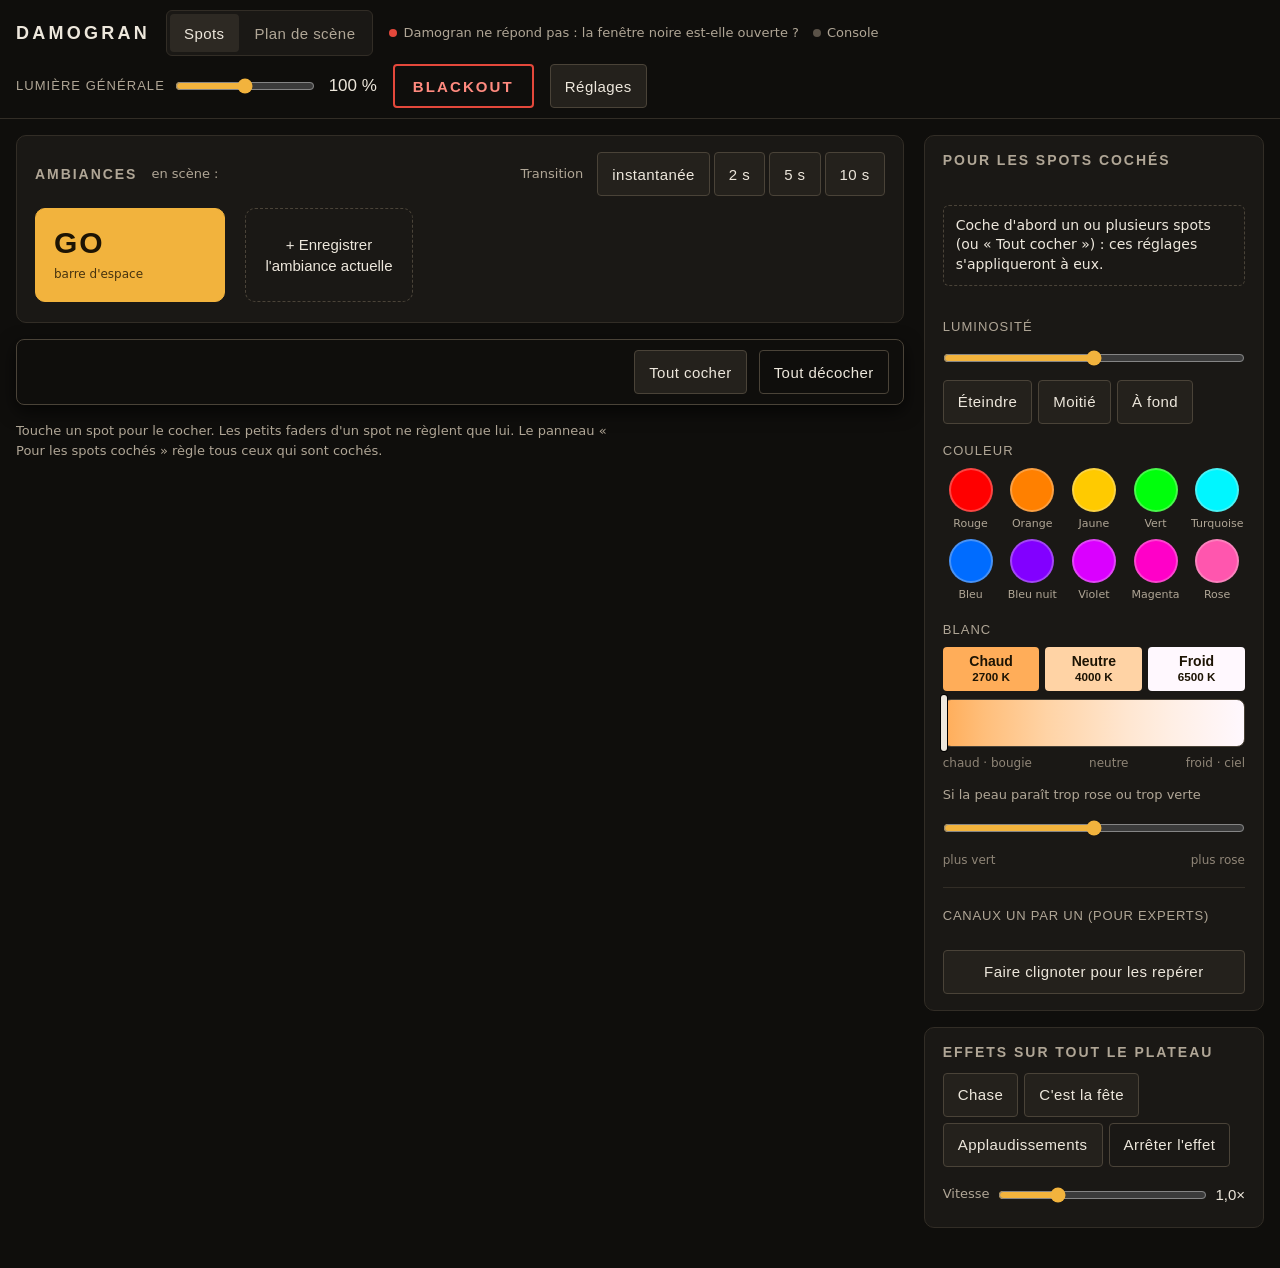
==== commit a0e1692a: "Spots visibles et cochables, blancs calculés avec le lime - Vue Spots : une carte par spot avec sa v" ====
--- a/ui.html
+++ b/ui.html
@@ -7,7 +7,7 @@
 <title>Damogran</title>
 <style>
   /* Regie dans le noir : interface monochrome chaude pour que seules les couleurs des projecteurs
-     soient en couleur. Ambre (la servante du theatre) pour la selection, rouge reserve au blackout.
+     soient en couleur. Ambre (la servante du theatre) pour ce qui est coche, rouge reserve au blackout.
      Sombre volontairement : un ecran clair en regie se voit depuis la salle. */
   :root {
     --ground: #0f0e0c;
@@ -38,7 +38,7 @@
   body { min-height: 100vh; }
   button, input, select { font: inherit; color: inherit; }
   :focus-visible { outline: 2px solid var(--amber); outline-offset: 2px; }
-  .skip { position: absolute; left: 8px; top: -40px; background: var(--amber); color: var(--amber-ink); padding: 6px 10px; border-radius: var(--r-ctl); z-index: 20; }
+  .skip { position: absolute; left: 8px; top: -40px; background: var(--amber); color: var(--amber-ink); padding: 6px 10px; border-radius: var(--r-ctl); z-index: 30; }
   .skip:focus { top: 8px; }
   .legend { font-family: var(--legend); letter-spacing: .08em; text-transform: uppercase; font-size: 13px; color: var(--ink-2); }
   .num { font-family: var(--legend); font-variant-numeric: tabular-nums; }
@@ -49,7 +49,7 @@
 
   /* ---- boutons : touches de console ---- */
   .btn { min-height: 44px; background: var(--surface-2); border: 1px solid var(--line-2); border-radius: var(--r-ctl); padding: 0 14px; cursor: pointer;
-    font-family: var(--legend); letter-spacing: .03em; font-size: 15px; transition: border-color var(--fast) var(--ease), background var(--fast) var(--ease); }
+    font-family: var(--legend); letter-spacing: .03em; font-size: 15px; color: var(--ink); transition: border-color var(--fast) var(--ease), background var(--fast) var(--ease); }
   .btn:hover { border-color: #6d655a; }
   .btn:active { background: #2d2923; }
   .btn.primary, .btn[aria-pressed="true"] { background: var(--amber); color: var(--amber-ink); border-color: var(--amber); }
@@ -57,127 +57,157 @@
   .btn.dashed { background: transparent; border-style: dashed; }
   .btn.dashed[aria-pressed="true"] { background: var(--amber); border-style: solid; }
   .btn:disabled { opacity: .45; cursor: not-allowed; }
+  a.btn { display: inline-flex; align-items: center; text-decoration: none; }
   .seg { display: grid; grid-auto-flow: column; grid-auto-columns: minmax(0, 1fr); gap: 2px; background: var(--ground); border: 1px solid var(--line-2); border-radius: 6px; padding: 3px; }
   .seg button { min-height: 40px; border: 0; border-radius: 4px; background: transparent; color: var(--ink-2); cursor: pointer; font-family: var(--legend); font-size: 15px; letter-spacing: .03em; padding: 0 10px; }
   .seg button[aria-selected="true"] { background: #2d2923; color: var(--ink); }
+  input[type=range] { width: 100%; accent-color: var(--amber); height: 32px; margin: 0; }
 
   /* ---- en-tete ---- */
-  header { position: sticky; top: env(safe-area-inset-top, 0px); z-index: 10; background: var(--ground); border-bottom: 1px solid var(--line);
-    display: flex; flex-wrap: wrap; align-items: center; gap: 8px 18px;
+  header { position: sticky; top: env(safe-area-inset-top, 0px); z-index: 20; background: var(--ground); border-bottom: 1px solid var(--line);
+    display: flex; flex-wrap: wrap; align-items: center; gap: 8px 16px;
     padding: 10px max(16px, env(safe-area-inset-right, 0px)) 10px max(16px, env(safe-area-inset-left, 0px)); }
   h1 { margin: 0; font: 600 18px/1 var(--legend); letter-spacing: .18em; text-transform: uppercase; }
   nav.views { display: flex; gap: 2px; background: var(--surface); border: 1px solid var(--line); border-radius: 6px; padding: 3px; }
   nav.views a { min-height: 38px; display: inline-flex; align-items: center; padding: 0 14px; border-radius: 4px; color: var(--ink-2); text-decoration: none; font-family: var(--legend); font-size: 15px; letter-spacing: .03em; }
   nav.views a[aria-current="page"] { background: #2d2923; color: var(--ink); }
   .status { display: flex; flex-wrap: wrap; gap: 4px 14px; font-size: 13px; color: var(--ink-2); }
-  .chip { display: inline-flex; align-items: center; gap: 6px; background: none; border: 0; padding: 0; color: inherit; font-size: 13px; }
-  button.chip { cursor: pointer; }
+  .chip { display: inline-flex; align-items: center; gap: 6px; color: inherit; font-size: 13px; text-decoration: none; }
   .dot { width: 8px; height: 8px; border-radius: 50%; background: #5a5248; flex: none; }
   .dot.ok { background: var(--ok); } .dot.err { background: var(--red); } .dot.warn { background: var(--amber); }
-  a.btn { display: inline-flex; align-items: center; text-decoration: none; color: var(--ink); }
+  .gm { display: flex; align-items: center; gap: 10px; min-width: 220px; }
+  .gm input { width: 140px; }
+  .gm .num { width: 52px; text-align: right; font-size: 17px; white-space: nowrap; }
   .blackout { min-height: 44px; padding: 0 18px; border-radius: var(--r-ctl); cursor: pointer; border: 2px solid var(--red); background: transparent; color: #ff8a7f;
     font: 600 15px/1 var(--legend); letter-spacing: .14em; text-transform: uppercase; }
   .blackout[aria-pressed="true"] { background: var(--red); color: #fff; }
 
-  main { padding: 20px max(16px, env(safe-area-inset-right, 0px)) 40px max(16px, env(safe-area-inset-left, 0px)); max-width: 1280px; margin: 0 auto; }
-  .view { display: flex; flex-direction: column; gap: 20px; }
-  .panel { background: var(--surface); border: 1px solid var(--line); border-radius: var(--r-panel); padding: 16px 18px; min-width: 0; }
+  main { padding: 16px max(16px, env(safe-area-inset-right, 0px)) 40px max(16px, env(safe-area-inset-left, 0px)); max-width: 1440px; margin: 0 auto; }
   h2 { margin: 0; font: 600 14px/1.2 var(--legend); letter-spacing: .14em; text-transform: uppercase; color: var(--ink-2); }
   .head { display: flex; flex-wrap: wrap; align-items: center; gap: 8px 14px; }
   .row { display: flex; flex-wrap: wrap; align-items: center; gap: 8px 12px; }
-  .wrap2 { display: flex; flex-wrap: wrap; gap: 20px; align-items: stretch; }
-
-  /* ---- flaques de lumiere (apercu d'un spot) ---- */
-  .pool { width: 72px; height: 72px; max-width: 100%; aspect-ratio: 1; border-radius: 50%; display: flex; align-items: center; justify-content: center; border: 1px solid var(--ink-3); flex: none; }
-  .pool .n { min-width: 24px; height: 24px; padding: 0 5px; border-radius: 12px; background: rgba(15,14,12,.78); display: flex; align-items: center; justify-content: center;
-    font: 600 14px/1 var(--legend); color: var(--ink); }
-
-  /* ---- regie ---- */
-  .live { flex: 999 1 600px; background: var(--floor); border: 1px solid var(--line); border-radius: 12px; padding: 18px 22px; display: flex; flex-direction: column; gap: 16px; min-width: 0; }
-  .live-name { font: 600 30px/1.1 var(--legend); letter-spacing: .01em; }
-  .badge { font-size: 13px; padding: 3px 8px; border-radius: 3px; border: 1px solid var(--amber); color: var(--amber); }
+  .panel { background: var(--surface); border: 1px solid var(--line); border-radius: var(--r-panel); padding: 16px 18px; min-width: 0; }
+  .work { display: flex; flex-wrap: wrap; gap: 20px; align-items: flex-start; }
+  .content { flex: 999 1 620px; min-width: 0; display: flex; flex-direction: column; gap: 16px; }
+  .side { flex: 1 1 340px; min-width: 0; display: flex; flex-direction: column; gap: 16px; position: sticky; top: 76px; }
+
+  /* ---- ambiances ---- */
+  .live-line { display: flex; flex-wrap: wrap; align-items: baseline; gap: 6px 12px; }
+  .live-name { font: 600 22px/1.1 var(--legend); }
+  .badge { font-size: 13px; padding: 2px 8px; border-radius: 3px; border: 1px solid var(--amber); color: var(--amber); }
   .badge.solid { background: var(--amber); color: var(--amber-ink); }
-  .pools { display: grid; grid-template-columns: repeat(auto-fit, minmax(64px, 1fr)); gap: 10px 8px; }
-  .pools > span { display: flex; flex-direction: column; align-items: center; gap: 6px; }
-  .pools .lvl { font: 13px/1 var(--legend); color: var(--ink-2); }
-  .master { flex: 1 1 280px; display: flex; flex-direction: column; gap: 16px; justify-content: space-between; }
-  .master .big { font: 26px/1 var(--legend); color: var(--ink); letter-spacing: 0; }
-  .master .blackout { min-height: 64px; font-size: 20px; border-radius: 8px; }
-  input[type=range] { width: 100%; accent-color: var(--amber); height: 32px; margin: 0; }
-  .cues { display: flex; flex-wrap: wrap; gap: 12px; align-items: stretch; }
-  .go { flex: 1 1 220px; min-height: 120px; display: flex; flex-direction: column; align-items: flex-start; justify-content: center; gap: 6px; padding: 16px 22px;
+  .cues { display: flex; gap: 10px; align-items: stretch; overflow-x: auto; padding-bottom: 4px; }
+  .go { flex: none; min-width: 190px; min-height: 92px; display: flex; flex-direction: column; align-items: flex-start; justify-content: center; gap: 4px; padding: 10px 18px;
     border-radius: 10px; cursor: pointer; background: var(--amber); color: var(--amber-ink); border: 1px solid var(--amber); text-align: left; }
-  .go b { font: 600 40px/1 var(--legend); letter-spacing: .06em; }
+  .go b { font: 600 30px/1 var(--legend); letter-spacing: .06em; }
+  .go span { font-size: 14px; max-width: 220px; }
   .go small { font-size: 12px; opacity: .8; }
-  .tiles { flex: 999 1 640px; min-width: 0; display: grid; grid-template-columns: repeat(auto-fill, minmax(170px, 1fr)); gap: 10px; }
-  .tile { display: flex; min-width: 0; border-radius: 10px; background: var(--surface); border: 1px solid var(--line-2); overflow: hidden; }
+  .go:disabled { opacity: .5; cursor: not-allowed; }
+  .tile { flex: none; width: 168px; display: flex; border-radius: 10px; background: var(--surface); border: 1px solid var(--line-2); overflow: hidden; }
   .tile.on { background: var(--surface-2); border: 2px solid var(--amber); }
-  .tile .pick { flex: 1; min-width: 0; min-height: 110px; display: flex; flex-direction: column; align-items: flex-start; gap: 10px; padding: 12px 14px; background: none; border: 0; cursor: pointer; text-align: left; color: inherit; }
-  .tile .top { display: flex; align-items: center; gap: 8px; width: 100%; }
+  .tile .pick { flex: 1; min-width: 0; min-height: 92px; display: flex; flex-direction: column; align-items: flex-start; gap: 8px; padding: 10px 12px; background: none; border: 0; cursor: pointer; text-align: left; color: inherit; }
+  .tile .top { display: flex; align-items: center; gap: 6px; width: 100%; }
   .tile .key { font: 14px/1 var(--legend); color: var(--ink-3); }
   .tile.on .key { color: var(--amber); }
   .tile .tag { white-space: nowrap; font-size: 11px; letter-spacing: .08em; text-transform: uppercase; padding: 2px 6px; border-radius: 3px; }
   .tile .tag.live { background: var(--amber); color: var(--amber-ink); }
   .tile .tag.next { border: 1px solid var(--ink-2); color: var(--ink-2); }
-  .tile .name { font-size: 18px; font-weight: 500; overflow: hidden; text-overflow: ellipsis; white-space: nowrap; max-width: 100%; }
-  .tile .mini { display: flex; gap: 4px; flex-wrap: wrap; }
-  .tile .mini i { width: 12px; height: 12px; border-radius: 50%; box-shadow: 0 0 0 1px rgba(237,231,220,.25); }
-  .tile .edit { background: none; border: 0; border-left: 1px solid var(--line); width: 44px; color: var(--ink-2); cursor: pointer; font-size: 20px; }
+  .tile .name { font-size: 16px; font-weight: 500; overflow: hidden; text-overflow: ellipsis; white-space: nowrap; max-width: 100%; }
+  .tile .mini { display: flex; gap: 3px; flex-wrap: wrap; }
+  .tile .mini i { width: 11px; height: 11px; border-radius: 50%; box-shadow: 0 0 0 1px rgba(237,231,220,.25); }
+  .tile .edit { background: none; border: 0; border-left: 1px solid var(--line); width: 40px; color: var(--ink-2); cursor: pointer; font-size: 20px; }
+  .tile.add { align-items: center; justify-content: center; border-style: dashed; background: transparent; }
+  .tile.add button { width: 100%; height: 100%; min-height: 92px; background: none; border: 0; color: var(--ink); cursor: pointer; font-family: var(--legend); font-size: 15px; padding: 8px; }
   .empty { color: var(--ink-2); margin: 0; max-width: 62ch; }
-  .hand { display: flex; flex-direction: column; gap: 14px; }
-  .sw-row { display: flex; flex-wrap: wrap; gap: 6px; }
-  .sw { width: 44px; height: 44px; border-radius: 50%; cursor: pointer; border: 2px solid rgba(237,231,220,.3); padding: 0; }
-  .wb { min-height: 44px; min-width: 60px; border-radius: 4px; cursor: pointer; color: var(--amber-ink); border: 2px solid transparent; font: 600 14px/1 var(--legend); }
-
-  /* ---- faders verticaux (comme sur la console) ---- */
-  .faders { display: flex; flex-wrap: wrap; gap: 14px; align-items: flex-end; }
-  .fader { display: grid; justify-items: center; gap: 6px; flex: none; width: 58px; outline: none; }
+
+  /* ---- barre de selection ---- */
+  .selbar { position: sticky; top: 66px; z-index: 15; display: flex; flex-wrap: wrap; align-items: center; gap: 8px 12px; padding: 10px 14px;
+    background: var(--ground); border: 1px solid var(--line-2); border-radius: 8px; box-shadow: 0 6px 18px #000a; }
+  .selbar.has { border-color: var(--amber); }
+  .selbar .count { font: 600 17px/1.2 var(--legend); }
+  .selbar.has .count { color: var(--amber); }
+
+  /* ---- cartes des spots : une tranche de console par spot ---- */
+  .cards { display: grid; grid-template-columns: repeat(auto-fill, minmax(168px, 1fr)); gap: 12px; }
+  .card { background: var(--surface); border: 2px solid var(--line); border-radius: 12px; overflow: hidden; display: flex; flex-direction: column; min-width: 0; }
+  .card.sel { border-color: var(--amber); box-shadow: 0 0 0 3px rgba(242,179,61,.18); }
+  .card .toggle { display: flex; flex-direction: column; gap: 0; padding: 0; border: 0; background: none; color: inherit; cursor: pointer; text-align: left; }
+  .card .bar { display: flex; align-items: center; gap: 8px; padding: 8px 10px; background: var(--surface-2); }
+  .card.sel .bar { background: var(--amber); color: var(--amber-ink); }
+  .box { width: 22px; height: 22px; border-radius: 5px; border: 2px solid var(--ink-2); flex: none; display: flex; align-items: center; justify-content: center; }
+  .box svg { width: 14px; height: 14px; visibility: hidden; }
+  .card.sel .box { background: var(--amber-ink); border-color: var(--amber-ink); }
+  .card.sel .box svg { visibility: visible; color: var(--amber); }
+  .card .nm { font: 600 16px/1.1 var(--legend); letter-spacing: .02em; overflow: hidden; text-overflow: ellipsis; white-space: nowrap; flex: 1; min-width: 0; }
+  .card .st { font-size: 12px; white-space: nowrap; }
+  .swatch { height: 76px; position: relative; display: flex; align-items: flex-end; padding: 8px; }
+  .swatch.off { background: repeating-linear-gradient(135deg, #171512 0 8px, #1d1b18 8px 16px) !important; }
+  .swatch .cap { font-size: 13px; padding: 3px 8px; border-radius: 4px; background: rgba(15,14,12,.82); color: var(--ink); max-width: 100%; overflow: hidden; text-overflow: ellipsis; white-space: nowrap; }
+  .card .minis { display: flex; justify-content: space-between; gap: 2px; padding: 10px 8px 4px; }
+  .card .foot { display: flex; padding: 0 8px 8px; }
+  .card .foot button { flex: 1; min-height: 36px; font-size: 13px; }
+
+  /* ---- faders verticaux ---- */
+  .fader { display: grid; justify-items: center; gap: 5px; flex: none; width: 58px; outline: none; }
   .fader .track { position: relative; width: 36px; height: 190px; border-radius: 4px; background: var(--ground); border: 1px solid var(--line-2); cursor: ns-resize; touch-action: none; }
   .fader .fill { position: absolute; left: 3px; right: 3px; bottom: 3px; border-radius: 2px; background: var(--fill, #6d655a); opacity: .6; }
   .fader .cap { position: absolute; left: -6px; right: -6px; height: 16px; margin-bottom: -8px; border-radius: 3px; background: #d9d2c5; border: 1px solid #000; box-shadow: inset 0 -2px 0 #9e968a; }
-  .fader .cap::after { content: ""; position: absolute; left: 4px; right: 4px; top: 7px; height: 1px; background: #4a453e; }
   .fader:focus-visible .track { outline: 2px solid var(--amber); outline-offset: 3px; }
-  .fader .val { font: 16px/1 var(--legend); font-variant-numeric: tabular-nums; }
-  .fader .lab { display: flex; align-items: center; gap: 5px; font: 12px/1.2 var(--legend); letter-spacing: .06em; text-transform: uppercase; color: var(--ink); text-align: center; }
-  .fader .lab i { width: 9px; height: 9px; border-radius: 50%; background: var(--fill); }
-  .fader.big { width: 72px; } .fader.big .track { width: 50px; height: 220px; }
-  .fader.slim .track { height: 160px; }
-
-  /* ---- plateau ---- */
+  .fader .val { font: 15px/1 var(--legend); font-variant-numeric: tabular-nums; }
+  .fader .lab { display: flex; align-items: center; gap: 4px; font: 12px/1.2 var(--legend); letter-spacing: .05em; text-transform: uppercase; color: var(--ink); }
+  .fader .lab i { width: 8px; height: 8px; border-radius: 50%; background: var(--fill); flex: none; }
+  .fader.mini { width: 30px; }
+  .fader.mini .track { width: 20px; height: 112px; }
+  .fader.mini .cap { left: -4px; right: -4px; height: 12px; margin-bottom: -6px; }
+  .fader.mini .val { font-size: 12px; color: var(--ink-2); }
+  .fader.mini .lab { font-size: 11px; letter-spacing: 0; }
+  .faders { display: flex; flex-wrap: wrap; gap: 12px; align-items: flex-end; }
+
+  /* ---- panneau « pour les spots coches » ---- */
+  .tools { display: flex; flex-direction: column; gap: 18px; }
+  .tools.off .body { opacity: .4; pointer-events: none; }
+  .tools .why { padding: 10px 12px; border: 1px dashed var(--line-2); border-radius: 6px; color: var(--ink); font-size: 14px; }
+  .tools .body { display: flex; flex-direction: column; gap: 18px; }
+  .sws { display: grid; grid-template-columns: repeat(5, minmax(0, 1fr)); gap: 8px 6px; }
+  .sw { display: flex; flex-direction: column; align-items: center; gap: 4px; background: none; border: 0; padding: 0; cursor: pointer; color: var(--ink-2); font-size: 11px; }
+  .sw i { width: 44px; height: 44px; border-radius: 50%; border: 2px solid rgba(237,231,220,.3); display: block; }
+  .sw:hover i { border-color: var(--ink); }
+  .temp { position: relative; height: 48px; border-radius: 8px; cursor: ew-resize; touch-action: none; border: 1px solid var(--line-2); }
+  .temp .mark { position: absolute; top: -5px; bottom: -5px; width: 6px; margin-left: -3px; border-radius: 3px; background: var(--ink); box-shadow: 0 0 0 1px #000; pointer-events: none; }
+  .scale { display: flex; justify-content: space-between; font-size: 12px; color: var(--ink-3); }
+  .quick { display: grid; grid-template-columns: repeat(3, minmax(0, 1fr)); gap: 6px; }
+  .quick button { min-height: 44px; border-radius: 4px; border: 2px solid transparent; cursor: pointer; color: var(--amber-ink); font: 600 14px/1.1 var(--legend); }
+  details.more { border-top: 1px solid var(--line); padding-top: 12px; }
+  details.more summary { cursor: pointer; font: 13px/1 var(--legend); letter-spacing: .06em; text-transform: uppercase; color: var(--ink-2); min-height: 32px; display: flex; align-items: center; }
+  details.more .faders { margin-top: 12px; }
+
+  /* ---- plan ---- */
   .plan-wrap { overflow-x: auto; }
   .plan { min-width: 560px; background: var(--floor); border: 1px solid var(--line); border-radius: 10px; padding: 10px 12px 12px; display: flex; flex-direction: column; gap: 6px; }
-  .plan .side { font: 12px/1 var(--legend); letter-spacing: .2em; color: var(--ink-3); }
+  .plan .edge { font: 12px/1 var(--legend); letter-spacing: .2em; color: var(--ink-3); }
   .plan .mid { display: flex; gap: 8px; align-items: stretch; }
   .plan .vert { writing-mode: vertical-rl; text-align: center; }
-  .grid { flex: 1; min-width: 0; position: relative; height: 34rem; border: 1px solid var(--line); background-color: #171512;
+  .grid { flex: 1; min-width: 0; position: relative; height: 32rem; border: 1px solid var(--line); background-color: #171512;
     background-image: linear-gradient(to right, #2c2822 1px, transparent 1px), linear-gradient(to bottom, #2c2822 1px, transparent 1px); }
   .cells { position: absolute; inset: 0; display: grid; }
   .cells button { background: transparent; border: 1px dashed #5a5248; margin: 3px; border-radius: 4px; cursor: crosshair; }
   .cells button:hover { border-color: var(--amber); }
-  .spot { position: absolute; transform: translate(-50%, -50%); z-index: 1; display: flex; flex-direction: column; align-items: center; gap: 2px; background: none; border: 0; padding: 4px; cursor: pointer; color: inherit; border-radius: 50%; }
-  .spot .pool { width: 54px; height: 54px; }
-  .spot .lvl { font: 12px/1 var(--legend); color: var(--ink-2); }
-  .spot[aria-pressed="true"] .pool { box-shadow: 0 0 0 3px var(--floor), 0 0 0 5px var(--amber); }
-  .spot[aria-pressed="true"] .lvl { color: var(--amber); }
-  .spot.moving .pool { box-shadow: 0 0 0 3px var(--floor), 0 0 0 5px var(--amber), 0 0 0 9px rgba(242,179,61,.25); }
+  .spot { position: absolute; transform: translate(-50%, -50%); z-index: 1; display: flex; flex-direction: column; align-items: center; gap: 3px; background: none; border: 0; padding: 4px; cursor: pointer; color: inherit; }
+  .spot .disc { width: 52px; height: 52px; border-radius: 50%; border: 2px solid var(--line-2); display: flex; align-items: center; justify-content: center; position: relative; }
+  .spot .disc.off { background: repeating-linear-gradient(135deg, #171512 0 6px, #24211c 6px 12px) !important; }
+  .spot .n { min-width: 22px; height: 22px; padding: 0 5px; border-radius: 11px; background: rgba(15,14,12,.82); display: flex; align-items: center; justify-content: center; font: 600 13px/1 var(--legend); color: var(--ink); }
+  .spot .ck { position: absolute; top: -6px; right: -6px; width: 22px; height: 22px; border-radius: 50%; background: var(--amber); color: var(--amber-ink); display: none; align-items: center; justify-content: center; }
+  .spot .ck svg { width: 13px; height: 13px; }
+  .spot[aria-pressed="true"] .disc { border: 3px solid var(--amber); box-shadow: 0 0 0 3px rgba(242,179,61,.25); }
+  .spot[aria-pressed="true"] .ck { display: flex; }
+  .spot .lb { font-size: 12px; color: var(--ink-2); white-space: nowrap; }
+  .spot[aria-pressed="true"] .lb { color: var(--amber); }
+  .spot.moving .disc { border: 3px dashed var(--amber); }
   .arrange { display: flex; flex-wrap: wrap; align-items: center; gap: 10px 20px; padding: 10px 14px; border: 1px solid var(--amber); border-radius: 6px; }
   .stepper { display: flex; align-items: center; gap: 6px; }
   .stepper button { width: 44px; height: 40px; border-radius: 4px; cursor: pointer; background: var(--surface-2); color: var(--ink); border: 1px solid var(--line-2); font-size: 18px; }
+  .stepper button:disabled { opacity: .4; cursor: not-allowed; }
   .stepper output { min-width: 28px; text-align: center; font: 18px/1 var(--legend); }
-  .insp { flex: 1 1 360px; display: flex; flex-direction: column; gap: 18px; }
-  .insp-title { font: 600 22px/1.1 var(--legend); color: var(--ink); letter-spacing: .02em; }
-  .ctl { display: flex; gap: 16px; align-items: flex-start; }
-  .ctl .modes { flex: 1; min-width: 0; display: flex; flex-direction: column; gap: 12px; }
-  .preview-dot { width: 40px; height: 40px; border-radius: 50%; flex: none; box-shadow: 0 0 0 1px rgba(237,231,220,.3); }
-  .field { position: relative; height: 170px; border-radius: 8px; cursor: crosshair; touch-action: none; border: 1px solid var(--line-2);
-    background: linear-gradient(to top, #fff, rgba(255,255,255,0)), linear-gradient(to right, #f00, #ff0 17%, #0f0 33%, #0ff 50%, #00f 67%, #f0f 83%, #f00); }
-  .field .mark { position: absolute; width: 22px; height: 22px; margin: -11px 0 0 -11px; border-radius: 50%; border: 3px solid #fff; box-shadow: 0 0 0 1px #000; pointer-events: none; }
-  .temp { position: relative; height: 48px; border-radius: 8px; cursor: ew-resize; touch-action: none; border: 1px solid var(--line-2); }
-  .temp .mark { position: absolute; top: -5px; bottom: -5px; width: 6px; margin-left: -3px; border-radius: 3px; background: var(--ink); box-shadow: 0 0 0 1px #000; pointer-events: none; }
-  .scale { display: flex; justify-content: space-between; font-size: 12px; color: var(--ink-3); }
-  details.raw { border-top: 1px solid var(--line); padding-top: 14px; }
-  details.raw summary { cursor: pointer; font: 13px/1 var(--legend); letter-spacing: .08em; text-transform: uppercase; color: var(--ink-2); min-height: 32px; display: flex; align-items: center; }
-  details.raw .faders { margin-top: 12px; }
 
   /* ---- reglages ---- */
   .settings { display: flex; flex-wrap: wrap; gap: 24px; align-items: flex-start; }
@@ -230,20 +260,22 @@
   .steps { margin: 0; padding-left: 20px; display: grid; gap: 6px; font-size: 14px; max-width: 80ch; line-height: 1.5; }
   .switch { display: inline-flex; align-items: center; gap: 10px; font-size: 15px; min-height: 44px; }
   .switch input { width: 20px; height: 20px; accent-color: var(--amber); }
+  .big-title { font: 600 22px/1.1 var(--legend); color: var(--ink); letter-spacing: .02em; text-transform: none; }
 
   dialog { background: var(--surface); color: var(--ink); border: 1px solid var(--line); border-radius: var(--r-panel); padding: 0; width: min(440px, calc(100vw - 24px)); }
   dialog::backdrop { background: #000c; }
   .dlg { padding: 18px; display: flex; flex-direction: column; gap: 14px; }
 
-  @media (max-width: 700px) {
-    .live-name { font-size: 24px; }
-    .pool { width: 56px; height: 56px; }
-    .go { position: sticky; bottom: max(8px, env(safe-area-inset-bottom, 0px)); z-index: 5; min-height: 84px; box-shadow: 0 6px 24px #000; }
-    .go b { font-size: 32px; }
+  @media (max-width: 760px) {
+    .gm { min-width: 0; flex: 1 1 100%; order: 5; }
+    .gm input { flex: 1; width: auto; }
+    .status .net { display: none; }
+    header { position: static; }
+    .side { position: static; }
+    .selbar { top: 0; }
+    .cards { grid-template-columns: repeat(2, minmax(0, 1fr)); gap: 8px; }
     .tester { grid-template-columns: 1fr 1fr; }
     .tester .wide { grid-column: 1 / -1; }
-    .status .net { display: none; }
-    .ctl { flex-direction: column; }
   }
   @media (prefers-reduced-motion: reduce) { * { transition: none !important; } }
 </style>
@@ -253,89 +285,63 @@
 <header>
   <h1>Damogran</h1>
   <nav class="views" aria-label="Écrans">
-    <a href="#regie" data-view="regie">Régie</a>
-    <a href="#plateau" data-view="plateau">Plateau</a>
+    <a href="#spots" data-view="spots">Spots</a>
+    <a href="#plan" data-view="plan">Plan de scène</a>
   </nav>
   <div class="status">
     <span class="chip net" role="status"><span class="dot" id="dot"></span><span id="statusText">connexion…</span></span>
-    <a class="chip" href="#reglages/console" id="consoleChip" style="color:inherit;text-decoration:none"><span class="dot" id="consoleDot"></span><span id="consoleText">Console</span></a>
+    <a class="chip" href="#reglages/console"><span class="dot" id="consoleDot"></span><span id="consoleText">Console</span></a>
   </div>
   <span class="spacer"></span>
-  <button class="blackout" id="hdrBlackout" type="button" aria-pressed="false" title="Touche B">Blackout</button>
+  <label class="gm" title="Règle toute la lumière d'un coup, sans changer les réglages des spots">
+    <span class="legend">Lumière générale</span>
+    <input type="range" id="master" min="0" max="255">
+    <span class="num" id="masterOut">100 %</span>
+  </label>
+  <button class="blackout" id="blackout" type="button" aria-pressed="false" title="Touche B">Blackout</button>
   <a class="btn" href="#reglages" id="settingsLink">Réglages</a>
 </header>
 
 <main id="main" tabindex="-1">
-  <!-- ===================== REGIE ===================== -->
-  <section class="view" id="view-regie" aria-label="Régie">
-    <div class="wrap2">
-      <section class="live" aria-labelledby="liveTitle">
+  <div class="work" id="work">
+    <div class="content">
+      <!-- ambiances : ce qui est en scene, GO, ambiances enregistrees -->
+      <section class="panel" aria-labelledby="cueTitle" style="display:flex;flex-direction:column;gap:12px">
         <div class="head">
-          <h2 id="liveTitle">En scène</h2>
-          <span class="live-name" id="liveName" role="status"></span>
-          <span class="badge" id="liveModified" hidden>modifiée à la main</span>
-          <span class="badge solid" id="liveEffect" hidden></span>
+          <h2 id="cueTitle">Ambiances</h2>
+          <span class="live-line"><span class="hint">en scène :</span><span class="live-name" id="liveName" role="status"></span>
+            <span class="badge" id="liveModified" hidden>modifiée à la main</span><span class="badge solid" id="liveEffect" hidden></span></span>
+          <span class="spacer"></span>
+          <span class="hint" id="fadeLbl">Transition</span>
+          <span class="row" role="group" aria-labelledby="fadeLbl" id="fades" style="gap:4px"></span>
         </div>
-        <div class="pools" id="livePools" role="img" aria-label=""></div>
+        <div class="cues" id="cues">
+          <button class="go" id="goBtn" type="button"><b>GO</b><span id="goLabel"></span><small id="goKey">barre d'espace</small></button>
+          <div style="display:flex;gap:10px" id="sceneList"></div>
+          <div class="tile add"><button type="button" id="sceneNew">+ Enregistrer l'ambiance actuelle</button></div>
+        </div>
       </section>
-      <section class="panel master" aria-label="Master">
-        <div style="display:flex;flex-direction:column;gap:10px">
-          <label for="master" class="legend" style="display:flex;justify-content:space-between;align-items:baseline"><span>Master</span><span class="big" id="masterOut">100 %</span></label>
-          <input type="range" id="master" min="0" max="255">
-        </div>
-        <button class="blackout" id="blackout" type="button" aria-pressed="false" title="Touche B">Blackout</button>
+
+      <!-- barre de selection, toujours visible -->
+      <div class="selbar" id="selbar" role="region" aria-label="Spots cochés">
+        <span class="count" id="selCount" role="status"></span>
+        <span class="spacer"></span>
+        <button class="btn" type="button" id="selAll">Tout cocher</button>
+        <button class="btn quiet" type="button" id="selNone">Tout décocher</button>
+        <button class="btn primary" type="button" id="gotoTools" hidden>Régler ↓</button>
+      </div>
+
+      <!-- vue spots : une carte par spot -->
+      <section id="view-spots" aria-label="Spots">
+        <p class="help" style="margin-bottom:10px">Touche un spot pour le cocher. Les petits faders d'un spot ne règlent que lui. Le panneau « Pour les spots cochés » règle tous ceux qui sont cochés.</p>
+        <div class="cards" id="cards"></div>
       </section>
-    </div>
-
-    <section aria-labelledby="cueTitle" style="display:flex;flex-direction:column;gap:12px">
-      <div class="head">
-        <h2 id="cueTitle">Mémoires</h2>
-        <span class="spacer"></span>
-        <span class="hint" id="fadeLbl">Fondu</span>
-        <span class="row" role="group" aria-labelledby="fadeLbl" id="fades" style="gap:4px"></span>
-      </div>
-      <div class="cues">
-        <button class="go" id="goBtn" type="button"><b>GO</b><span id="goLabel"></span><small id="goKey">barre d'espace</small></button>
-        <div class="tiles" id="sceneList"></div>
-      </div>
-      <div class="row"><button class="btn dashed" id="sceneNew" type="button">+ Mémoriser ce qui est en scène</button></div>
-    </section>
-
-    <section class="panel hand" aria-labelledby="handTitle">
-      <div class="head">
-        <h2 id="handTitle">À la main, sur tout le plateau</h2>
-        <span class="spacer"></span>
-        <span class="seg" role="tablist" aria-label="Mode de réglage" id="handTabs">
-          <button role="tab" type="button" data-hand="raw" aria-selected="true">Faders bruts</button>
-          <button role="tab" type="button" data-hand="colors" aria-selected="false">Couleurs</button>
-        </span>
-      </div>
-      <div id="handRaw">
-        <div class="faders" id="handFaders"></div>
-        <p class="help" style="margin-top:10px">Valeurs envoyées telles quelles aux LED des spots. Sur les ColorSource, le lime fait les beaux blancs.</p>
-      </div>
-      <div id="handColors" hidden style="display:flex;flex-direction:column;gap:14px">
-        <div style="display:flex;flex-direction:column;gap:8px"><span class="hint" id="swLbl">Couleur</span><div class="sw-row" role="group" aria-labelledby="swLbl" id="handSwatches"></div></div>
-        <div style="display:flex;flex-direction:column;gap:8px"><span class="hint" id="wbLbl">Blanc, de chaud à froid</span><div class="sw-row" role="group" aria-labelledby="wbLbl" id="handWhites"></div></div>
-      </div>
-      <div class="row" style="border-top:1px solid var(--line);padding-top:14px">
-        <span class="hint" id="fxLbl">Effet</span>
-        <span class="row" role="group" aria-labelledby="fxLbl" id="fxButtons" style="gap:6px"></span>
-        <label class="row" style="gap:8px;flex:1 1 220px"><span class="hint">Vitesse</span><input type="range" id="fxSpeed" min="0.25" max="3" step="0.05" value="1" style="flex:1"><span class="num" id="fxSpeedOut">1,0×</span></label>
-      </div>
-    </section>
-  </section>
-
-  <!-- ===================== PLATEAU ===================== -->
-  <section class="view" id="view-plateau" aria-label="Plateau" hidden>
-    <div class="wrap2">
-      <section aria-labelledby="planTitle" style="flex:999 1 600px;min-width:0;display:flex;flex-direction:column;gap:12px">
+
+      <!-- vue plan : les spots places comme dans la salle -->
+      <section id="view-plan" aria-label="Plan de scène" hidden style="display:flex;flex-direction:column;gap:12px">
         <div class="head">
-          <h2 id="planTitle">Plan de scène</h2>
-          <span class="hint">vu du dessus</span>
+          <span class="hint">Vu du dessus. Touche un spot pour le cocher.</span>
           <span class="spacer"></span>
-          <button class="btn" id="selAll" type="button">Tous</button>
-          <button class="btn" id="selNone" type="button">Aucun</button>
           <button class="btn dashed" id="arrangeBtn" type="button" aria-pressed="false">Disposer les spots</button>
         </div>
         <div class="arrange" id="arrangeBar" hidden>
@@ -345,78 +351,69 @@
         </div>
         <div class="plan-wrap">
           <div class="plan">
-            <span class="side" style="text-align:center">LOINTAIN</span>
+            <span class="edge" style="text-align:center">LOINTAIN (fond de scène)</span>
             <div class="mid">
-              <span class="side vert" style="transform:rotate(180deg)">JARDIN</span>
+              <span class="edge vert" style="transform:rotate(180deg)">JARDIN (gauche)</span>
               <div class="grid" id="grid"><div class="cells" id="cells" hidden></div></div>
-              <span class="side vert">COUR</span>
+              <span class="edge vert">COUR (droite)</span>
             </div>
-            <div class="row" style="justify-content:space-between"><span class="side">PUBLIC</span><span class="hint" id="gridSize"></span></div>
-          </div>
-        </div>
-      </section>
-
-      <section class="panel insp" aria-labelledby="inspTitle">
-        <div>
-          <h2 id="inspTitle" class="insp-title" style="text-transform:none;letter-spacing:.02em"></h2>
-          <span class="hint" id="inspSub"></span>
-        </div>
-        <div id="inspEmpty" style="display:flex;flex-direction:column;gap:14px;align-items:flex-start">
-          <p class="empty">Touche un spot sur le plan pour le régler. Touches-en plusieurs pour les régler ensemble.</p>
-          <button class="btn primary" type="button" id="inspAll">Sélectionner tout le plateau</button>
-        </div>
-        <div id="inspBody" style="display:flex;flex-direction:column;gap:18px">
-          <div class="ctl">
-            <div id="dimFader"></div>
-            <div class="modes">
-              <div class="row" style="flex-wrap:nowrap">
-                <span class="preview-dot" id="previewDot" aria-hidden="true"></span>
-                <span class="seg" role="tablist" aria-label="Type de lumière" style="flex:1" id="modeTabs">
-                  <button role="tab" type="button" data-mode="color" aria-selected="true">Couleur</button>
-                  <button role="tab" type="button" data-mode="white" aria-selected="false">Blanc</button>
-                </span>
-              </div>
-              <div id="modeColor" style="display:flex;flex-direction:column;gap:10px">
-                <div class="field" id="field" role="slider" tabindex="0" aria-label="Couleur : teinte de gauche à droite, saturation de bas en haut"><span class="mark" id="fieldMark"></span></div>
-                <div class="sw-row" role="group" aria-label="Raccourcis de couleur" id="inspSwatches"></div>
-              </div>
-              <div id="modeWhite" hidden style="display:flex;flex-direction:column;gap:14px">
-                <div style="display:flex;flex-direction:column;gap:8px">
-                  <span class="row" style="justify-content:space-between"><span class="hint">Température</span><span class="num" style="font-size:18px" id="kOut"></span></span>
-                  <div class="temp" id="temp" role="slider" tabindex="0" aria-label="Température du blanc" aria-valuemin="2700" aria-valuemax="6500"><span class="mark" id="tempMark"></span></div>
-                  <span class="scale"><span>chaud · bougie</span><span>neutre</span><span>froid · lune</span></span>
-                </div>
-                <div style="display:flex;flex-direction:column;gap:6px">
-                  <label for="tint" class="row" style="justify-content:space-between"><span class="hint">Correction</span><span id="tintOut"></span></label>
-                  <input type="range" id="tint" min="-100" max="100" value="0">
-                  <span class="scale"><span>plus vert</span><span>plus rose</span></span>
-                  <span class="hint" style="font-size:12px">Peaux trop rouges ou rosées : pousse un peu vers le vert.</span>
-                </div>
-              </div>
-            </div>
-          </div>
-          <details class="raw" open>
-            <summary>Faders bruts : ce que reçoit le projecteur</summary>
-            <div class="faders" id="inspRaw"></div>
-          </details>
-          <div class="row">
-            <button class="btn" id="identify" type="button">Faire clignoter</button>
-            <button class="btn quiet" id="deselect" type="button">Désélectionner</button>
+            <div class="row" style="justify-content:space-between"><span class="edge">PUBLIC</span><span class="hint" id="gridSize"></span></div>
           </div>
         </div>
       </section>
     </div>
-  </section>
+
+    <aside class="side">
+      <section class="panel tools" id="tools" aria-labelledby="toolsTitle">
+        <div>
+          <h2 id="toolsTitle">Pour les spots cochés</h2>
+          <span class="big-title" id="toolsWho" style="display:block;margin-top:4px"></span>
+        </div>
+        <p class="why" id="toolsWhy">Coche d'abord un ou plusieurs spots (ou « Tout cocher ») : ces réglages s'appliqueront à eux.</p>
+        <div class="body">
+          <div style="display:flex;flex-direction:column;gap:6px">
+            <label for="selDim" class="row" style="justify-content:space-between"><span class="legend">Luminosité</span><span class="num" style="font-size:18px" id="selDimOut"></span></label>
+            <input type="range" id="selDim" min="0" max="255">
+            <div class="row" style="gap:6px"><button class="btn" type="button" id="selOff">Éteindre</button><button class="btn" type="button" id="selHalf">Moitié</button><button class="btn" type="button" id="selFull">À fond</button></div>
+          </div>
+          <div style="display:flex;flex-direction:column;gap:8px">
+            <span class="legend" id="colLbl">Couleur</span>
+            <div class="sws" role="group" aria-labelledby="colLbl" id="swatches"></div>
+          </div>
+          <div style="display:flex;flex-direction:column;gap:8px">
+            <span class="row" style="justify-content:space-between"><span class="legend">Blanc</span><span class="num" style="font-size:16px" id="kOut"></span></span>
+            <div class="quick" id="quickWhites"></div>
+            <div class="temp" id="temp" role="slider" tabindex="0" aria-label="Température du blanc, de chaud à froid" aria-valuemin="2700" aria-valuemax="6500"><span class="mark" id="tempMark"></span></div>
+            <span class="scale"><span>chaud · bougie</span><span>neutre</span><span>froid · ciel</span></span>
+            <label for="tint" class="row" style="justify-content:space-between;margin-top:6px"><span class="hint">Si la peau paraît trop rose ou trop verte</span><span id="tintOut" class="hint" style="color:var(--ink)"></span></label>
+            <input type="range" id="tint" min="-100" max="100" value="0">
+            <span class="scale"><span>plus vert</span><span>plus rose</span></span>
+          </div>
+          <details class="more">
+            <summary>Canaux un par un (pour experts)</summary>
+            <div class="faders" id="selRaw"></div>
+          </details>
+          <button class="btn" type="button" id="identify">Faire clignoter pour les repérer</button>
+        </div>
+      </section>
+
+      <section class="panel" aria-labelledby="fxTitle" style="display:flex;flex-direction:column;gap:12px">
+        <h2 id="fxTitle">Effets sur tout le plateau</h2>
+        <div class="row" id="fxButtons" style="gap:6px"></div>
+        <label class="row" style="gap:8px"><span class="hint">Vitesse</span><input type="range" id="fxSpeed" min="0.25" max="3" step="0.05" value="1" style="flex:1"><span class="num" id="fxSpeedOut">1,0×</span></label>
+      </section>
+    </aside>
+  </div>
 
   <!-- ===================== REGLAGES ===================== -->
-  <section class="view" id="view-reglages" aria-label="Réglages" hidden>
+  <section id="view-reglages" aria-label="Réglages" hidden>
     <div class="settings">
       <nav class="subnav" aria-label="Réglages" id="subnav">
         <button type="button" data-pane="fixtures">Projecteurs</button>
         <button type="button" data-pane="console">Console &amp; MIDI</button>
         <button type="button" data-pane="network">Réseau Art-Net</button>
         <button type="button" data-pane="keys">Clavier</button>
-        <a class="btn quiet" href="#regie" style="margin-top:12px">← Retour à la régie</a>
+        <a class="btn quiet" href="#spots" style="margin-top:12px">← Retour aux spots</a>
       </nav>
 
       <div class="pane" data-pane="fixtures">
@@ -430,7 +427,7 @@
         <div class="row"><button class="btn" id="addFx" type="button">+ Ajouter un projecteur</button><span class="spacer"></span><button class="btn primary" id="saveFx" type="button">Enregistrer</button></div>
         <div class="warn" id="overlap"></div>
         <p class="help"><b>Univers</b> : numéro Art-Net, à partir de 0 (l'univers 1 de MagicQ est en général l'Art-Net 0).
-          <b>Canaux</b> : l'ordre des canaux, séparés par des virgules. <code>D</code> intensité, <code>R</code> <code>G</code> <code>B</code>,
+          <b>Canaux</b> : l'ordre des canaux, séparés par des virgules. <code>D</code> luminosité, <code>R</code> <code>G</code> <code>B</code>,
           <code>L</code> lime, <code>W</code> blanc, <code>A</code> ambre, <code>U</code> UV, un nombre = valeur fixe, <code>-</code> = 0.
           ETC ColorSource en mode Dir (6 canaux) : <code>D,R,G,B,L,0</code>. En mode 5ch : <code>D,R,G,B,0</code>.</p>
         <div class="panel" style="display:flex;flex-direction:column;gap:10px">
@@ -460,7 +457,7 @@
             <p class="help" id="learnHint" role="status"></p>
           </div>
           <div class="panel assign" aria-labelledby="assignTitle">
-            <div><h2 id="assignTitle" class="insp-title" style="text-transform:none;letter-spacing:.02em"></h2><span class="hint" id="assignNow"></span></div>
+            <div><h2 id="assignTitle" class="big-title"></h2><span class="hint" id="assignNow"></span></div>
             <div id="assignGroups" style="display:flex;flex-direction:column;gap:14px"></div>
           </div>
         </div>
@@ -500,7 +497,7 @@
       <div class="pane" data-pane="keys" hidden>
         <h3>Clavier</h3>
         <label class="switch"><input type="checkbox" id="keysOn"> Raccourcis clavier</label>
-        <p class="help">Espace : GO · 1 à 9 : rappeler une mémoire · B : blackout · Échap : tout désélectionner. À couper si tu pilotes avec la saisie vocale ou si quelqu'un tape à côté. Réglage propre à ce navigateur.</p>
+        <p class="help">Espace : GO · 1 à 9 : rappeler une ambiance · B : blackout · Échap : tout décocher. À couper si tu pilotes avec la saisie vocale ou si quelqu'un tape à côté. Réglage propre à ce navigateur.</p>
       </div>
     </div>
   </section>
@@ -508,7 +505,7 @@
 
 <dialog id="sceneDlg" aria-labelledby="sceneDlgTitle">
   <div class="dlg">
-    <h2 id="sceneDlgTitle" style="text-transform:none;letter-spacing:.02em;color:var(--ink);font-size:20px"></h2>
+    <h2 id="sceneDlgTitle" class="big-title" style="font-size:20px"></h2>
     <label class="lbl">Nom <input type="text" id="sceneName" maxlength="30"></label>
     <div class="row" id="sceneDlgBtns"></div>
   </div>
@@ -516,14 +513,17 @@
 
 <script>
 const PRESETS = [
-  ["Rouge", 255, 0, 0], ["Ambre", 255, 120, 0], ["Jaune", 255, 220, 0], ["Vert", 0, 255, 0], ["Cyan", 0, 255, 220],
-  ["Bleu", 0, 50, 255], ["Bleu nuit", 30, 0, 170], ["Violet", 140, 0, 255], ["Magenta", 255, 0, 190], ["Rose", 255, 70, 130],
+  ["Rouge", 255, 0, 0], ["Orange", 255, 110, 0], ["Jaune", 255, 220, 0], ["Vert", 0, 255, 0], ["Turquoise", 0, 255, 200],
+  ["Bleu", 0, 60, 255], ["Bleu nuit", 30, 0, 170], ["Violet", 140, 0, 255], ["Magenta", 255, 0, 190], ["Rose", 255, 70, 130],
 ];
-const WHITES = [2700, 3200, 4000, 5600, 6500];
+const QUICK_WHITES = [[2700, "Chaud"], [4000, "Neutre"], [6500, "Froid"]];
 const KMIN = 2700, KMAX = 6500;
+// canaux reglables a la main : cle d'etat, nom, couleur du repere, lettre dans « Canaux » (aucune = toujours)
 const CHANNELS = [["r", "Rouge", "#ff3b30"], ["g", "Vert", "#34d058"], ["b", "Bleu", "#3b6bff"], ["l", "Lime", "#c6dd3c", "L"], ["w", "Blanc", "#e8e2d6", "W"], ["a", "Ambre", "#ffa31a", "A"], ["u", "UV", "#9b6bff", "U"]];
+const SHORT = { r: "R", g: "V", b: "B", l: "L", w: "W", a: "A", u: "UV" };
 const FX = [["chase", "Chase"], ["party", "C'est la fête"], ["applause", "Applaudissements"]];
-const FADES = [[0, "cut"], [2, "2 s"], [5, "5 s"], [10, "10 s"]];
+const FADES = [[0, "instantanée"], [2, "2 s"], [5, "5 s"], [10, "10 s"]];
+const CHECK = '<svg viewBox="0 0 14 14" fill="none" stroke="currentColor" stroke-width="2.4" aria-hidden="true"><path d="M2.5 7.5l3 3 6-7"/></svg>';
 
 let config = null, state = null, input = null, selected = new Set();
 let pending = {}, sendTimer = null, lastEdit = 0, lastPackets = -1, lastScene = null;
@@ -531,7 +531,7 @@
 function el(tag, attrs, ...kids) {
   const e = document.createElement(tag);
   for (const [k, v] of Object.entries(attrs || {})) {
-    if (k.startsWith("on")) e[k] = v; else if (v !== false && v != null) e.setAttribute(k, v === true ? "" : v);
+    if (k.startsWith("on")) e[k] = v; else if (k === "html") e.innerHTML = v; else if (v !== false && v != null) e.setAttribute(k, v === true ? "" : v);
   }
   for (const k of kids) if (k != null && k !== false) e.append(k);
   return e;
@@ -539,7 +539,87 @@
 const pref = (k, d) => { try { const v = localStorage.getItem("damogran." + k); return v === null ? d : v === "1"; } catch (e) { return d; } };
 const setPref = (k, v) => { try { localStorage.setItem("damogran." + k, v ? "1" : "0"); } catch (e) { } };
 
-/* ---------- couleurs (memes formules que le serveur) ---------- */
+/* ---------- couleurs : modele des LED, memes formules que le serveur ---------- */
+// chromaticite CIE 1931 (x, y) et flux relatif de chaque LED. Valeurs typiques de LED de theatre,
+// pas des mesures des ColorSource : la correction vert / rose sert a ajuster a l'oeil.
+const EMITTERS = { r: [0.700, 0.299, 0.28], g: [0.170, 0.700, 0.60], b: [0.145, 0.045, 0.07], l: [0.410, 0.550, 1.00], w: [0.330, 0.340, 1.00], a: [0.570, 0.425, 0.45], u: [0.170, 0.010, 0.01] };
+const xyzOf = (x, y, Y) => [x / y * Y, Y, (1 - x - y) / y * Y];
+function planckXy(T) {   // Kim et al., 2002
+  const x = T <= 4000 ? -0.2661239e9 / T ** 3 - 0.2343589e6 / T ** 2 + 0.8776956e3 / T + 0.179910
+                      : -3.0258469e9 / T ** 3 + 2.1070379e6 / T ** 2 + 0.2226347e3 / T + 0.240390;
+  const y = T <= 2222 ? -1.1063814 * x ** 3 - 1.34811020 * x ** 2 + 2.18555832 * x - 0.20219683
+          : T <= 4000 ? -0.9549476 * x ** 3 - 1.37418593 * x ** 2 + 2.09137015 * x - 0.16748867
+                      : 3.0817580 * x ** 3 - 5.87338670 * x ** 2 + 3.75112997 * x - 0.37001483;
+  return [x, y];
+}
+function whiteXy(T, duv) {   // blanc vise, decale de duv perpendiculairement au corps noir (+ vert, - rose)
+  const uv = (x, y) => { const d = -2 * x + 12 * y + 3; return [4 * x / d, 6 * y / d]; };
+  const [u0, v0] = uv(...planckXy(T)), [u1, v1] = uv(...planckXy(T + 10));
+  const n = Math.hypot(u1 - u0, v1 - v0);
+  let nu = -(v1 - v0) / n, nv = (u1 - u0) / n;
+  if (nv < 0) { nu = -nu; nv = -nv; }
+  const u = u0 + duv * nu, v = v0 + duv * nv, d = 2 * u - 8 * v + 4;
+  return [3 * u / d, 2 * v / d];
+}
+const det3 = m => m[0][0] * (m[1][1] * m[2][2] - m[1][2] * m[2][1]) - m[0][1] * (m[1][0] * m[2][2] - m[1][2] * m[2][0]) + m[0][2] * (m[1][0] * m[2][1] - m[1][1] * m[2][0]);
+function solve3(m, b) {
+  const d = det3(m);
+  return [0, 1, 2].map(i => det3(m.map((row, r) => row.map((v, c) => c === i ? b[r] : v))) / d);
+}
+const mixCache = new Map();
+function whiteMix(chans, T, duv) {   // melange (0..1) qui donne ce blanc avec le plus de lumiere possible
+  const key = chans + T + "/" + duv;
+  if (mixCache.has(key)) return mixCache.get(key);
+  const base = ["r", "g", "b"].filter(c => chans.includes(c)), extra = ["l", "w", "a"].find(c => chans.includes(c));
+  if (base.length < 3) return {};
+  const [x, y] = whiteXy(T, duv), t = xyzOf(x, y, 1), em = {};
+  for (const c of base.concat(extra ? [extra] : [])) em[c] = xyzOf(...EMITTERS[c]);
+  const m = [0, 1, 2].map(k => base.map(c => em[c][k]));
+  const u = solve3(m, t), w = extra ? solve3(m, em[extra]) : [0, 0, 0];
+  let best = null;
+  const steps = extra ? 200 : 0;
+  for (let i = 0; i <= steps; i++) {
+    const d = steps ? i / steps : 0;
+    let lo = 0, hi = Infinity, ok = true;
+    for (let j = 0; j < 3; j++) {   // chaque LED de base : 0 <= s*u - d*w <= 1
+      const ui = u[j], wi = w[j];
+      if (Math.abs(ui) < 1e-12) { ok = ok && -d * wi >= 0 && -d * wi <= 1; continue; }
+      const a = d * wi / ui, b = (1 + d * wi) / ui;
+      if (ui > 0) { lo = Math.max(lo, a); hi = Math.min(hi, b); } else { lo = Math.max(lo, b); hi = Math.min(hi, a); }
+    }
+    if (ok && lo <= hi && (!best || hi > best[0])) best = [hi, d, u.map((ui, j) => hi * ui - d * w[j])];
+  }
+  const out = {};
+  if (best) {
+    base.forEach((c, j) => out[c] = best[2][j]);
+    if (extra) out[extra] = best[1];
+    const top = Math.max(...Object.values(out)) || 1;
+    for (const c in out) out[c] = Math.max(0, out[c] / top);
+  }
+  mixCache.set(key, out);
+  return out;
+}
+// couleur a montrer pour des valeurs de LED (0..255) : somme des LED en XYZ, puis sRGB (le plus fort a 255)
+function displayRgb(st) {
+  let X = 0, Y = 0, Z = 0;
+  for (const [c, e] of Object.entries(EMITTERS)) {
+    const v = (st[c] || 0) / 255;
+    if (v > 0) { const p = xyzOf(...e); X += v * p[0]; Y += v * p[1]; Z += v * p[2]; }
+  }
+  if (Y <= 0) return [0, 0, 0];
+  const lin = [3.2406 * X - 1.5372 * Y - 0.4986 * Z, -0.9689 * X + 1.8758 * Y + 0.0415 * Z, 0.0557 * X - 0.2040 * Y + 1.0570 * Z].map(v => Math.max(0, v));
+  const top = Math.max(...lin) || 1, gam = v => v <= 0.0031308 ? 12.92 * v : 1.055 * v ** (1 / 2.4) - 0.055;
+  return lin.map(v => Math.round(255 * gam(v / top)));
+}
+function whiteVals(lay, k, tint = 0) {   // valeurs des LED pour un blanc a k kelvins sur ce projecteur
+  k = Math.round(Math.max(KMIN, Math.min(KMAX, k)) / 50) * 50; tint = Math.max(-100, Math.min(100, Math.round(tint)));
+  const chans = ["R", "G", "B", "L", "W", "A"].filter(c => lay.includes(c)).join("").toLowerCase();
+  const mix = whiteMix(chans, k, -tint * 0.00012), out = {};
+  for (const c of ["r", "g", "b", "w", "l", "a"]) out[c] = Math.round((mix[c] || 0) * 255);
+  [out.h, out.s] = rgbToHs(...displayRgb(out));
+  out.k = k; out.tint = tint;
+  return out;
+}
 function hsToRgb(h, s) {
   s /= 255; const f = n => { const k = (n + h / 60) % 6; return 255 * (1 - s * Math.max(0, Math.min(k, 4 - k, 1))); };
   return [f(5), f(3), f(1)].map(Math.round);
@@ -551,59 +631,20 @@
   if (h < 0) h += 360;
   return [Math.round(h), max ? Math.round(255 * d / max) : 0];
 }
-// Approximation de Tanner Helland : couleur d'un blanc a k kelvins
-function kelvinToRgb(k) {
-  const t = k / 100, c = v => Math.round(Math.max(0, Math.min(255, v)));
-  const r = t <= 66 ? 255 : 329.698727446 * Math.pow(t - 60, -0.1332047592);
-  const g = t <= 66 ? 99.4708025861 * Math.log(t) - 161.1195681661 : 288.1221695283 * Math.pow(t - 60, -0.0755148492);
-  const b = t >= 66 ? 255 : t <= 19 ? 0 : 138.5177312231 * Math.log(t - 10) - 305.0447927307;
-  return [c(r), c(g), c(b)];
-}
-// Blancs pour projecteurs RGB + lime (ETC ColorSource) : le blanc vient surtout du lime,
-// peu de vert et de bleu (l'indigo rosit les peaux).
-const LIME_WHITES = [[2700, 255, 180, 0, 10], [3200, 255, 150, 0, 30], [4000, 255, 125, 15, 55], [5600, 255, 80, 60, 140], [6500, 230, 70, 70, 170]];
-function limeWhite(k) {
-  const t = LIME_WHITES;
-  if (k <= t[0][0]) return t[0].slice(1);
-  for (let i = 1; i < t.length; i++) if (k <= t[i][0]) {
-    const f = (k - t[i - 1][0]) / (t[i][0] - t[i - 1][0]);
-    return [1, 2, 3, 4].map(j => Math.round(t[i - 1][j] + (t[i][j] - t[i - 1][j]) * f));
-  }
-  return t[t.length - 1].slice(1);
-}
-function whiteVals(lay, k, tint = 0) {
-  let [r, g, b] = kelvinToRgb(k), w = 0, l = 0;
-  const [h, s] = rgbToHs(r, g, b);
-  if (lay.includes("L") && !lay.includes("W")) [l, r, g, b] = limeWhite(k);
-  else if (lay.includes("W")) { w = Math.min(r, g, b); r -= w; g -= w; b -= w; }
-  // correction : vers le rose (+) plus de rouge et de bleu, moins de vert et de lime ; vers le vert (-) l'inverse
-  const c = tint / 100, cl = v => Math.max(0, Math.min(255, Math.round(v)));
-  if (c > 0) { r *= 1 + 0.15 * c; b *= 1 + 0.4 * c; g *= 1 - 0.5 * c; l *= 1 - 0.25 * c; }
-  else if (c < 0) { const d = -c; r *= 1 - 0.2 * d; b *= 1 - 0.4 * d; g += 40 * d; }
-  return { r: cl(r), g: cl(g), b: cl(b), w, l: cl(l), h, s, k, tint };
-}
-// Lumiere reellement emise, pour l'apercu : le lime est un vert-jaune pale, le blanc s'ajoute partout.
-// Au-dela de 255, on garde la teinte en ramenant le plus fort a 255.
-function emitted(st) {
-  const l = st.l ?? 0, w = st.w ?? 0, a = st.a ?? 0;
-  const c = [(st.r ?? 0) + 0.9 * l + w + a, (st.g ?? 0) + l + w + 0.6 * a, (st.b ?? 0) + 0.43 * l + w], m = Math.max(...c);
-  return m > 255 ? c.map(v => v * 255 / m) : c;
-}
-// Couleur a l'ecran : un blanc est montre a sa temperature (le melange lime + rouge ne se simule pas bien)
-function preview(st) { return st.k ? kelvinToRgb(st.k) : emitted(st); }
-function poolBg(st, k) {
-  if (k <= 0.01) return "transparent";
-  const [r, g, b] = preview(st), c = `${r | 0},${g | 0},${b | 0}`;
-  return `radial-gradient(circle, rgba(${c},${Math.min(1, 0.35 + k)}) 0%, rgba(${c},${0.85 * k}) 45%, rgba(${c},${0.12 * k}) 72%, transparent 100%)`;
-}
-const NAMED = [["rouge", 0], ["orange", 25], ["ambre", 40], ["jaune", 55], ["vert", 120], ["cyan", 180], ["bleu", 225], ["violet", 270], ["magenta", 310], ["rose", 340], ["rouge", 360]];
+const NAMED = [["rouge", 0], ["orange", 25], ["ambre", 40], ["jaune", 55], ["vert", 120], ["turquoise", 170], ["bleu", 225], ["violet", 270], ["magenta", 310], ["rose", 340], ["rouge", 360]];
 function colorName(st) {
-  if (st.k) return "blanc " + st.k + " K";
-  const [r, g, b] = emitted(st), [h, s] = rgbToHs(r, g, b);
-  if (s < 40) return "blanc";
+  if (st.k && st.k >= KMIN) return st.k <= 3400 ? "blanc chaud" : st.k >= 5200 ? "blanc froid" : "blanc neutre";
+  const [r, g, b] = displayRgb(st), [h, s] = rgbToHs(r, g, b);
+  if (!r && !g && !b) return "aucune couleur";
+  if (s < 45) return "blanc";
   return NAMED.reduce((a, x) => Math.abs(x[1] - h) < Math.abs(a[1] - h) ? x : a)[0] + (s < 140 ? " pâle" : "");
 }
-// Effets : memes formules que le serveur, pour animer l'apercu
+// fond d'un apercu : la couleur reste lisible a faible luminosite (assombrie, jamais noire)
+function swatchBg(st, k) {
+  const [r, g, b] = displayRgb(st), f = 0.3 + 0.7 * Math.min(1, k);
+  return `rgb(${r * f | 0},${g * f | 0},${b * f | 0})`;
+}
+// effets : memes formules que le serveur, pour animer les apercus
 function noise(i, seg) { const x = Math.sin(i * 12.9898 + seg * 78.233) * 43758.5453; return x - Math.floor(x); }
 function effectValues(name, i, n, ph, base, lay) {
   if (name === "chase") {
@@ -620,9 +661,14 @@
   return Object.assign(whiteVals(lay, 3200), { dim: 255 * (0.55 + 0.45 * noise(i, Math.floor(ph * 8))) });
 }
 function layoutOf(fx) { return String(fx.layout || "").toUpperCase().split(/[,; ]+/).filter(Boolean); }
-function fxState(id) { return state.fixtures[id] || (state.fixtures[id] = { dim: 0, h: 0, s: 0, r: 0, g: 0, b: 0 }); }
+function fxState(id) { return state.fixtures[id] || (state.fixtures[id] = { dim: 0, r: 0, g: 0, b: 0 }); }
 function level(st) { return state.blackout ? 0 : (st.dim ?? 0) / 255 * (state.master / 255); }
 const allIds = () => config.fixtures.map(f => f.id);
+const fxById = id => config.fixtures.find(f => f.id === id);
+const shown = (fx, i) => {   // valeurs a montrer : l'effet en cours s'il y en a un
+  const base = state.fixtures[fx.id] || {};
+  return state.effect ? effectValues(state.effect.name, i, config.fixtures.length, fxPhase, base, layoutOf(fx)) : base;
+};
 
 /* ---------- reseau ---------- */
 async function api(path, body) {
@@ -659,7 +705,7 @@
     if (snap.state.effect) fxPhase = snap.effect_phase;
     config = snap.config; input = snap.input;
     window.localIps = snap.local_ips; window.discovery = snap.discovery;
-    if (cfgChanged) { buildPlan(); buildRawFaders(); }
+    if (cfgChanged) { buildCards(); buildPlan(); buildSelRaw(); }
     if (view === "reglages" && !settingsLoaded) loadSettings();   // page ouverte directement sur les reglages
     render();
     fast = snap.fading || (view === "reglages" && pane === "console");
@@ -672,16 +718,16 @@
 function setStatus(kind, txt) { $("dot").className = "dot " + kind; $("statusText").textContent = txt; }
 
 /* ---------- vues ---------- */
-let view = "regie", pane = "fixtures";
+let view = "spots", pane = "fixtures";
 function route() {
-  const [v, p] = (location.hash.slice(1) || "regie").split("/");
+  const [v, p] = (location.hash.slice(1) || "spots").split("/");
   const prev = view;
-  view = ["regie", "plateau", "reglages"].includes(v) ? v : "regie";
-  for (const s of ["regie", "plateau", "reglages"]) $("view-" + s).hidden = s !== view;
+  view = ["spots", "plan", "reglages"].includes(v) ? v : "spots";
+  $("work").hidden = view === "reglages"; $("view-reglages").hidden = view !== "reglages";
+  $("view-spots").hidden = view !== "spots"; $("view-plan").hidden = view !== "plan";
   for (const a of document.querySelectorAll("nav.views a")) {
     if (a.dataset.view === view) a.setAttribute("aria-current", "page"); else a.removeAttribute("aria-current");
   }
-  $("hdrBlackout").hidden = view === "regie";   // en regie, le blackout est a cote du master
   $("settingsLink").hidden = view === "reglages";
   if (view === "reglages") { if (prev !== "reglages") { settingsLoaded = false; loadSettings(); } showPane(p || pane); }
   else if (prev === "reglages") queue({ raw: null });   // le testeur de canal s'arrete en quittant les reglages
@@ -690,10 +736,10 @@
 window.addEventListener("hashchange", route);
 
 /* ---------- fader vertical ---------- */
-function makeFader({ label, cls = "", fill, onInput }) {
+function makeFader({ label, short, cls = "", fill, onInput }) {
   const root = el("div", { class: "fader " + cls, role: "slider", tabindex: 0, "aria-label": label, "aria-valuemin": 0, "aria-valuemax": 100 });
   const track = el("div", { class: "track" }), fillEl = el("div", { class: "fill" }), cap = el("div", { class: "cap" });
-  const val = el("div", { class: "val" }), lab = el("div", { class: "lab" }, el("i", { "aria-hidden": "true" }), label);
+  const val = el("div", { class: "val" }), lab = el("div", { class: "lab", "aria-hidden": "true" }, el("i"), short || label);
   if (fill) root.style.setProperty("--fill", fill);
   track.append(fillEl, cap); root.append(val, track, lab);
   let value = 0;
@@ -706,7 +752,7 @@
   };
   const emit = v => { v = Math.max(0, Math.min(255, Math.round(v))); show(v); onInput(v); };
   const fromY = e => { const r = track.getBoundingClientRect(); return (1 - (e.clientY - r.top) / r.height) * 255; };
-  track.addEventListener("pointerdown", e => { track.setPointerCapture(e.pointerId); root.dataset.drag = "1"; emit(fromY(e)); });
+  track.addEventListener("pointerdown", e => { track.setPointerCapture(e.pointerId); root.dataset.drag = "1"; emit(fromY(e)); e.stopPropagation(); });
   track.addEventListener("pointermove", e => { if (root.dataset.drag) emit(fromY(e)); });
   const end = () => { delete root.dataset.drag; };
   track.addEventListener("pointerup", end); track.addEventListener("pointercancel", end);
@@ -721,64 +767,24 @@
 
 /* ---------- actions (sur une liste de spots) ---------- */
 function patchAll(ids, fn) {
+  if (!ids.length) return;
   const patch = {};
   for (const id of ids) { const st = fxState(id), vals = fn(st, id); Object.assign(st, vals); patch[id] = vals; }
   queue({ fixtures: patch }); render();
 }
 const setDim = (ids, dim) => patchAll(ids, () => ({ dim }));
-function setChannel(ids, k, v) {
-  patchAll(ids, st => {
-    const p = { [k]: v, k: 0 };   // un fader brut sort du mode blanc
-    const n = Object.assign({}, st, p); [p.h, p.s] = rgbToHs(n.r ?? 0, n.g ?? 0, n.b ?? 0);
-    return p;
-  });
-}
-function applyHs(ids, h, s) {
-  const [r, g, b] = hsToRgb(h, s);
-  patchAll(ids, st => Object.assign({ h, s, r, g, b, w: 0, l: 0, k: 0 }, st.dim ? {} : { dim: 255 }));   // couleur pure : blanc et lime coupes
+const setChannel = (ids, k, v) => patchAll(ids, () => ({ [k]: v, k: 0 }));   // un canal touche a la main : ce n'est plus un blanc calcule
+function applyColor(ids, r, g, b) {   // couleur pure : blanc, lime et ambre coupes
+  const [h, s] = rgbToHs(r, g, b);
+  patchAll(ids, st => Object.assign({ r, g, b, w: 0, l: 0, a: 0, u: 0, h, s, k: 0 }, st.dim ? {} : { dim: 255 }));
 }
 function applyWhite(ids, k, tint) {
-  patchAll(ids, (st, id) => {
-    const fx = config.fixtures.find(f => f.id === id);
-    return Object.assign(whiteVals(fx ? layoutOf(fx) : [], k, tint ?? st.tint ?? 0), st.dim ? {} : { dim: 255 });
-  });
+  patchAll(ids, (st, id) => Object.assign(whiteVals(layoutOf(fxById(id) || {}), k, tint ?? st.tint ?? 0), st.dim ? {} : { dim: 255 }));
 }
 const toggleBlackout = () => { state.blackout = !state.blackout; queue({ blackout: state.blackout }); render(); };
-
-/* ---------- regie ---------- */
-function renderLive() {
-  const sc = (state.scenes || []).find(s => s.id === (state.active_scene || lastScene));
-  const eff = state.effect, n = config.fixtures.length;
-  $("liveName").textContent = state.blackout ? "Blackout" : sc ? sc.name : n ? "Réglage à la main" : "Aucun projecteur";
-  $("liveModified").hidden = state.blackout || !sc || !!state.active_scene;
-  $("liveEffect").hidden = state.blackout || !eff;
-  if (eff) $("liveEffect").textContent = "effet : " + (FX.find(f => f[0] === eff.name) || [, ""])[1];
-  paintPools($("livePools"), true);
-  const names = [...new Set(config.fixtures.map(f => colorName(state.fixtures[f.id] || {})))].slice(0, 3).join(", ");
-  $("livePools").setAttribute("aria-label", state.blackout ? "Plateau éteint" : `Plateau : ${names}, master ${Math.round(state.master / 2.55)} %`);
-  if (document.activeElement !== $("master")) $("master").value = state.master;
-  $("masterOut").textContent = Math.round(state.master / 2.55) + " %";
-  for (const b of [$("blackout"), $("hdrBlackout")]) { b.setAttribute("aria-pressed", String(!!state.blackout)); }
-  $("blackout").textContent = state.blackout ? "Rallumer" : "Blackout";
-}
-// apercu des spots : flaque a la couleur et l'intensite reelles (ou a l'effet en cours)
-let lastPaint = 0;
-function paintPools(box, withLevel) {
-  const eff = state.effect, n = config.fixtures.length;
-  if (box.children.length !== n) {
-    box.innerHTML = "";
-    config.fixtures.forEach((fx, i) => box.append(el("span", {}, el("span", { class: "pool" }, el("span", { class: "n" }, String(i + 1))), withLevel ? el("span", { class: "lvl" }) : null)));
-  }
-  config.fixtures.forEach((fx, i) => {
-    const base = state.fixtures[fx.id] || {};
-    const st = eff ? effectValues(eff.name, i, n, fxPhase, base, layoutOf(fx)) : base;
-    const k = level(st), item = box.children[i], pool = item.querySelector(".pool");
-    pool.style.background = poolBg(st, k);
-    pool.style.borderColor = k > 0.01 ? "transparent" : "";
-    const lvl = item.querySelector(".lvl");
-    if (lvl) lvl.textContent = eff ? "effet" : k > 0.004 ? Math.round(k * 100) + " %" : "éteint";
-  });
-}
+function toggleSel(id) { selected.has(id) ? selected.delete(id) : selected.add(id); render(); }
+
+/* ---------- ambiances ---------- */
 function nextScene() {
   const sc = state.scenes || [], cur = state.active_scene || lastScene, i = sc.findIndex(s => s.id === cur);
   return sc.length ? sc[i >= 0 ? (i + 1) % sc.length : 0] : null;
@@ -786,37 +792,37 @@
 let scenesKey = "";
 function renderScenes() {
   const scenes = state.scenes || [], next = nextScene(), live = state.active_scene;
+  const sc = scenes.find(s => s.id === (live || lastScene));
+  $("liveName").textContent = state.blackout ? "Blackout" : sc ? sc.name : "réglage à la main";
+  $("liveModified").hidden = state.blackout || !sc || !!live;
+  $("liveEffect").hidden = state.blackout || !state.effect;
+  if (state.effect) $("liveEffect").textContent = "effet : " + (FX.find(f => f[0] === state.effect.name) || [, ""])[1];
   $("goBtn").disabled = !next;
-  $("goLabel").textContent = next ? `suivante : ${next.name} · ${state.fade ? "fondu " + state.fade + " s" : "cut"}` : "pas encore de mémoire";
+  $("goLabel").textContent = next ? `ambiance suivante : ${next.name}` : "enregistre d'abord une ambiance";
   $("goKey").hidden = !pref("keys", true);
   for (const b of $("fades").children) b.setAttribute("aria-pressed", String(+b.dataset.f === +state.fade));
   const key = JSON.stringify([scenes.map(s => [s.id, s.name, s.fixtures]), live, next && next.id, config.fixtures.map(f => f.id)]);
   if (key === scenesKey) return;
   scenesKey = key;
   const list = $("sceneList"); list.innerHTML = "";
-  if (!scenes.length) {
-    list.append(el("p", { class: "empty" }, "Pas encore de mémoire. Règle le plateau, puis « Mémoriser ce qui est en scène » : la scène revient ensuite d'un clic, et GO les enchaîne."));
-    return;
-  }
-  scenes.forEach((sc, i) => {
-    const isLive = sc.id === live, isNext = next && sc.id === next.id && !isLive;
+  scenes.forEach((s, i) => {
+    const isLive = s.id === live, isNext = next && s.id === next.id && !isLive;
     const mini = el("span", { class: "mini", "aria-hidden": "true" });
     for (const fx of config.fixtures) {
-      const v = (sc.fixtures || {})[fx.id]; if (!v) continue;
-      const k = (v.dim ?? 0) / 255, [r, g, b] = preview(v), d = el("i");
-      d.style.background = `rgb(${r * k | 0},${g * k | 0},${b * k | 0})`; mini.append(d);
+      const v = (s.fixtures || {})[fx.id]; if (!v) continue;
+      const d = el("i"); d.style.background = (v.dim ?? 0) > 2 ? swatchBg(v, (v.dim ?? 0) / 255) : "#1d1b18"; mini.append(d);
     }
     list.append(el("div", { class: "tile" + (isLive ? " on" : "") },
-      el("button", { class: "pick", type: "button", "aria-pressed": String(isLive), "aria-label": sc.name + (isLive ? ", en scène" : isNext ? ", suivante" : ""), onclick: () => recallScene(sc.id) },
+      el("button", { class: "pick", type: "button", "aria-pressed": String(isLive), "aria-label": s.name + (isLive ? ", en scène" : isNext ? ", suivante" : ""), onclick: () => recallScene(s.id) },
         el("span", { class: "top" }, el("span", { class: "key" }, i < 9 ? String(i + 1) : ""), el("span", { class: "spacer" }),
           isLive ? el("span", { class: "tag live" }, "en scène") : isNext ? el("span", { class: "tag next" }, "suivante") : null),
-        el("span", { class: "name" }, sc.name), mini),
-      el("button", { class: "edit", type: "button", "aria-label": "Modifier " + sc.name, title: "Renommer, remplacer ou supprimer", onclick: () => openSceneDlg(sc) }, "⋯")));
+        el("span", { class: "name" }, s.name), mini),
+      el("button", { class: "edit", type: "button", "aria-label": "Modifier " + s.name, title: "Renommer, remplacer ou supprimer", onclick: () => openSceneDlg(s) }, "⋯")));
   });
 }
 function sceneApi(body) { return api("/api/scene", body).then(poll).catch(e => alert("Erreur : " + e.message)); }
 function recallScene(id) { sceneApi({ action: "recall", id, fade: state.fade }); }
-const go = () => sceneApi({ action: "go", after: lastScene });
+const go = () => { if (nextScene()) sceneApi({ action: "go", after: lastScene }); };
 $("goBtn").onclick = go;
 for (const [v, label] of FADES) {
   const b = el("button", { class: "btn", type: "button", "data-f": v, "aria-pressed": "false" }, label);
@@ -825,92 +831,99 @@
 }
 function openSceneDlg(sc) {
   const dlg = $("sceneDlg"), btns = $("sceneDlgBtns");
-  $("sceneDlgTitle").textContent = sc ? sc.name : "Nouvelle mémoire";
-  $("sceneName").value = sc ? sc.name : "Mémoire " + ((state.scenes || []).length + 1);
+  $("sceneDlgTitle").textContent = sc ? sc.name : "Nouvelle ambiance";
+  $("sceneName").value = sc ? sc.name : "Ambiance " + ((state.scenes || []).length + 1);
   btns.innerHTML = "";
   const done = body => { dlg.close(); sceneApi(body); }, name = () => $("sceneName").value.trim();
   if (sc) btns.append(
     el("button", { class: "btn primary", type: "button", onclick: () => done({ action: "rename", id: sc.id, name: name() }) }, "Renommer"),
-    el("button", { class: "btn", type: "button", onclick: () => done({ action: "save", id: sc.id, name: name() }) }, "Remplacer par ce qui est en scène"),
+    el("button", { class: "btn", type: "button", onclick: () => done({ action: "save", id: sc.id, name: name() }) }, "Remplacer par la lumière actuelle"),
     el("button", { class: "btn", type: "button", onclick: () => { if (confirm(`Supprimer « ${sc.name} » ?`)) done({ action: "delete", id: sc.id }); } }, "Supprimer"));
-  else btns.append(el("button", { class: "btn primary", type: "button", onclick: () => done({ action: "save", name: name() }) }, "Mémoriser"));
+  else btns.append(el("button", { class: "btn primary", type: "button", onclick: () => done({ action: "save", name: name() }) }, "Enregistrer"));
   btns.append(el("span", { class: "spacer" }), el("button", { class: "btn quiet", type: "button", onclick: () => dlg.close() }, "Annuler"));
   $("sceneName").onkeydown = e => { if (e.key === "Enter") { e.preventDefault(); btns.querySelector("button").click(); } };
   dlg.showModal(); $("sceneName").select();
 }
 $("sceneNew").onclick = () => openSceneDlg(null);
+
+/* ---------- en-tete et selection ---------- */
 $("master").oninput = e => { state.master = +e.target.value; queue({ master: state.master }); render(); };
 $("blackout").onclick = toggleBlackout;
-$("hdrBlackout").onclick = toggleBlackout;
-
-// "a la main" : faders bruts et couleurs sur tous les spots
-let handFaders = {}, inspFaders = {};
-function presentChannels() {
-  const lay = new Set(config.fixtures.flatMap(layoutOf));
+$("selAll").onclick = () => { allIds().forEach(id => selected.add(id)); render(); };
+$("selNone").onclick = () => { selected.clear(); render(); };
+const narrow = matchMedia("(max-width: 760px)");
+narrow.addEventListener("change", () => render());
+$("gotoTools").onclick = () => { $("tools").scrollIntoView({ behavior: calm ? "auto" : "smooth" }); $("selDim").focus({ preventScroll: true }); };
+function renderHeader() {
+  if (document.activeElement !== $("master")) $("master").value = state.master;
+  $("masterOut").textContent = Math.round(state.master / 2.55) + " %";
+  $("blackout").setAttribute("aria-pressed", String(!!state.blackout));
+  $("blackout").textContent = state.blackout ? "Rallumer" : "Blackout";
+  const n = selected.size, names = config.fixtures.filter(f => selected.has(f.id)).map(f => f.name);
+  $("selCount").textContent = n === 0 ? "Aucun spot coché" : n === config.fixtures.length ? `Tous les spots cochés (${n})`
+    : `${n} spot${n > 1 ? "s" : ""} coché${n > 1 ? "s" : ""} : ${names.join(", ")}`;
+  $("selbar").classList.toggle("has", n > 0);
+  $("selNone").disabled = n === 0; $("selAll").disabled = n === config.fixtures.length;
+  $("gotoTools").hidden = n === 0 || !narrow.matches;   // sur telephone, le panneau est sous les cartes
+}
+
+/* ---------- cartes des spots ---------- */
+let cardFaders = {};
+function presentChannels(ids) {
+  const lay = new Set(ids.flatMap(id => layoutOf(fxById(id) || {})));
   return CHANNELS.filter(c => !c[3] || lay.has(c[3]));
 }
-function buildRawFaders() {
-  const chans = presentChannels();
-  $("handFaders").innerHTML = ""; handFaders = {};
-  handFaders.dim = makeFader({ label: "Intensité", cls: "big", fill: "#d9d2c5", onInput: v => setDim(allIds(), v) });
-  $("handFaders").append(handFaders.dim.el);
-  $("inspRaw").innerHTML = ""; inspFaders = {};
-  for (const [k, name, color] of chans) {
-    handFaders[k] = makeFader({ label: name, fill: color, onInput: v => setChannel(allIds(), k, v) });
-    $("handFaders").append(handFaders[k].el);
-    inspFaders[k] = makeFader({ label: name, cls: "slim", fill: color, onInput: v => setChannel([...selected], k, v) });
-    $("inspRaw").append(inspFaders[k].el);
-  }
-}
-for (const b of $("handTabs").children) b.onclick = () => {
-  for (const x of $("handTabs").children) x.setAttribute("aria-selected", String(x === b));
-  $("handRaw").hidden = b.dataset.hand !== "raw"; $("handColors").hidden = b.dataset.hand !== "colors";
-};
-for (const [name, r, g, b] of PRESETS) {
-  const [h, s] = rgbToHs(r, g, b);
-  const mk = ids => { const sw = el("button", { class: "sw", type: "button", "aria-label": name, title: name }); sw.style.background = `rgb(${r},${g},${b})`; sw.onclick = () => applyHs(ids(), h, s); return sw; };
-  $("handSwatches").append(mk(allIds)); $("inspSwatches").append(mk(() => [...selected]));
-}
-for (const k of WHITES) {
-  const [r, g, b] = kelvinToRgb(k), wb = el("button", { class: "wb", type: "button", "aria-label": `Blanc ${k} K` }, String(k));
-  wb.style.background = `rgb(${r},${g},${b})`; wb.onclick = () => applyWhite(allIds(), k, 0);
-  $("handWhites").append(wb);
-}
-for (const [id, label] of FX) {
-  const b = el("button", { class: "btn", type: "button", "data-fx": id, "aria-pressed": "false" }, label);
-  b.onclick = () => { state.effect = state.effect && state.effect.name === id ? null : { name: id, speed: +$("fxSpeed").value }; if (state.effect) fxPhase = 0; queue({ effect: state.effect }); render(); };
-  $("fxButtons").append(b);
-}
-$("fxSpeed").oninput = e => { if (state.effect) { state.effect.speed = +e.target.value; queue({ effect: state.effect }); } renderFx(); };
-function renderFx() {
-  for (const b of $("fxButtons").children) b.setAttribute("aria-pressed", String(!!state.effect && state.effect.name === b.dataset.fx));
-  const sp = $("fxSpeed");
-  if (state.effect && document.activeElement !== sp) sp.value = state.effect.speed;
-  $("fxSpeedOut").textContent = (+sp.value).toFixed(1).replace(".", ",") + "×";
-}
-function renderHand() {
-  const st = state.fixtures[allIds()[0]] || {};
-  if (handFaders.dim) handFaders.dim.set(st.dim ?? 0);
-  for (const [k, f] of Object.entries(handFaders)) if (k !== "dim") f.set(st[k] ?? 0);
-  renderFx();
-}
-
-/* ---------- plateau ---------- */
-let arrange = false, moving = null;
+function buildCards() {
+  const box = $("cards"); box.innerHTML = ""; cardFaders = {};
+  if (!config.fixtures.length) { box.append(el("p", { class: "empty" }, "Aucun projecteur. Va dans Réglages > Projecteurs pour les ajouter ou les chercher.")); return; }
+  config.fixtures.forEach((fx, i) => {
+    const faders = {};
+    faders.dim = makeFader({ label: `Luminosité de ${fx.name}`, short: "Lum", cls: "mini", fill: "#d9d2c5", onInput: v => setDim([fx.id], v) });
+    for (const [k, name, color] of presentChannels([fx.id])) faders[k] = makeFader({ label: `${name} de ${fx.name}`, short: SHORT[k], cls: "mini", fill: color, onInput: v => setChannel([fx.id], k, v) });
+    cardFaders[fx.id] = faders;
+    const card = el("article", { class: "card", "data-id": fx.id, "aria-label": fx.name },
+      el("button", { class: "toggle", type: "button", "aria-pressed": "false", onclick: () => toggleSel(fx.id) },
+        el("span", { class: "bar" }, el("span", { class: "box", html: CHECK }), el("span", { class: "nm" }, fx.name), el("span", { class: "st" })),
+        el("span", { class: "swatch" }, el("span", { class: "cap" }))),
+      el("div", { class: "minis" }, ...Object.values(faders).map(f => f.el)),
+      el("div", { class: "foot" }, el("button", { class: "btn quiet", type: "button", onclick: () => queue({ identify: [fx.id] }) }, "Clignoter")));
+    box.append(card);
+  });
+}
+function renderCards() {
+  config.fixtures.forEach((fx, i) => {
+    const card = $("cards").querySelector(`.card[data-id="${fx.id}"]`); if (!card) return;
+    const base = state.fixtures[fx.id] || {}, st = shown(fx, i), k = level(st), on = selected.has(fx.id);
+    card.classList.toggle("sel", on);
+    const tg = card.querySelector(".toggle");
+    tg.setAttribute("aria-pressed", String(on));
+    const txt = k > 0.004 ? `${colorName(st)}, ${Math.round(k * 100)} %` : "éteint";
+    tg.setAttribute("aria-label", `${fx.name} : ${txt}. ${on ? "Coché" : "Pas coché"}`);
+    card.querySelector(".st").textContent = on ? "coché" : "";
+    const sw = card.querySelector(".swatch");
+    sw.classList.toggle("off", k <= 0.004);
+    sw.style.background = k > 0.004 ? swatchBg(st, k) : "";
+    sw.querySelector(".cap").textContent = state.effect ? "effet en cours" : txt;
+    const f = cardFaders[fx.id];
+    if (f) { f.dim.set(base.dim ?? 0); for (const [c, fd] of Object.entries(f)) if (c !== "dim") fd.set(base[c] ?? 0); }
+  });
+}
+
+/* ---------- plan ---------- */
+let arrange = false, moving = null, placeMsg = "";
 const grid = () => config.grid || { cols: 12, rows: 7 };
 function positions() {
-  // case de chaque spot ; ceux jamais places sont repartis sur l'avant-dernier rang
+  // case de chaque spot ; ceux jamais places (ou sur une case deja prise) vont sur la premiere case libre
   const { cols, rows } = grid(), n = config.fixtures.length, out = {}, taken = new Set();
   for (const f of config.fixtures) if (Number.isInteger(f.x) && Number.isInteger(f.y)) {
     const p = [Math.min(f.x, cols - 1), Math.min(f.y, rows - 1)];
-    if (taken.has(p.join())) continue;   // deux spots sur une meme case (grille reduite) : le second est replace plus bas
+    if (taken.has(p.join())) continue;
     out[f.id] = p; taken.add(p.join());
   }
   let i = 0;
   for (const f of config.fixtures) {
     if (out[f.id]) continue;
-    let x = Math.min(cols - 1, Math.floor((i + 0.5) * cols / n)), y = Math.max(0, rows - 2);
-    let tries = 0;
+    let x = Math.min(cols - 1, Math.floor((i + 0.5) * cols / n)), y = Math.max(0, rows - 2), tries = 0;
     while (taken.has(x + "," + y) && tries++ < cols * rows) { x = (x + 1) % cols; if (x === 0) y = (y + rows - 1) % rows; }
     out[f.id] = [x, y]; taken.add(x + "," + y); i++;
   }
@@ -922,15 +935,15 @@
   for (const s of g.querySelectorAll(".spot")) s.remove();
   config.fixtures.forEach((fx, i) => {
     const b = el("button", { class: "spot", type: "button", "data-id": fx.id, "aria-pressed": "false" },
-      el("span", { class: "pool" }, el("span", { class: "n" }, String(i + 1))), el("span", { class: "lvl" }));
+      el("span", { class: "disc" }, el("span", { class: "n" }, String(i + 1)), el("span", { class: "ck", html: CHECK })), el("span", { class: "lb" }, fx.name));
     b.onclick = () => {
-      if (arrange) { moving = moving === fx.id ? null : fx.id; render(); return; }
-      selected.has(fx.id) ? selected.delete(fx.id) : selected.add(fx.id); render();
+      if (arrange) { moving = moving === fx.id ? null : fx.id; placeMsg = ""; render(); return; }
+      toggleSel(fx.id);
     };
     b.onkeydown = e => {   // en mode Disposer : fleches pour deplacer le spot case par case
       if (!arrange || moving !== fx.id) return;
+      if (e.key === "Escape" || e.key === "Enter") { moving = null; render(); e.preventDefault(); return; }
       const d = { ArrowLeft: [-1, 0], ArrowRight: [1, 0], ArrowUp: [0, -1], ArrowDown: [0, 1] }[e.key];
-      if (e.key === "Escape" || e.key === "Enter") { moving = null; render(); e.preventDefault(); return; }
       if (!d) return;
       e.preventDefault();
       const [x, y] = positions()[fx.id], nx = x + d[0], ny = y + d[1];
@@ -944,13 +957,12 @@
     cells.append(el("button", { type: "button", tabindex: -1, "aria-label": `Case ${x + 1} depuis jardin, rang ${y + 1} depuis le lointain`, onclick: () => moving && place(moving, x, y) }));
   $("colOut").textContent = cols; $("rowOut").textContent = rows;
   $("gridSize").textContent = `grille ${cols} × ${rows}`;
-  for (const id of [...selected]) if (!config.fixtures.some(f => f.id === id)) selected.delete(id);
-}
-let placeMsg = "";
+  for (const id of [...selected]) if (!fxById(id)) selected.delete(id);
+}
 function place(id, x, y, keep) {   // keep : deplacement aux fleches, le spot reste a deplacer
   const pos = positions(), other = config.fixtures.find(f => f.id !== id && pos[f.id][0] === x && pos[f.id][1] === y);
   if (other) { placeMsg = `Case occupée par ${other.name}.`; render(); return; }
-  const fx = config.fixtures.find(f => f.id === id); fx.x = x; fx.y = y; placeMsg = "";
+  const fx = fxById(id); fx.x = x; fx.y = y; placeMsg = "";
   if (!keep) moving = null;
   render();
   api("/api/layout", { positions: { [id]: [x, y] } }).then(poll);
@@ -964,95 +976,104 @@
 $("colMinus").onclick = () => resizeGrid(-1, 0); $("colPlus").onclick = () => resizeGrid(1, 0);
 $("rowMinus").onclick = () => resizeGrid(0, -1); $("rowPlus").onclick = () => resizeGrid(0, 1);
 $("arrangeBtn").onclick = () => { arrange = !arrange; moving = null; placeMsg = ""; render(); };
-$("selAll").onclick = $("inspAll").onclick = () => { allIds().forEach(id => selected.add(id)); render(); };
-$("selNone").onclick = $("deselect").onclick = () => { selected.clear(); render(); };
 function renderPlan() {
-  const { cols, rows } = grid(), pos = positions(), eff = state.effect, n = config.fixtures.length;
+  const { cols, rows } = grid(), pos = positions();
   config.fixtures.forEach((fx, i) => {
     const b = $("grid").querySelector(`.spot[data-id="${fx.id}"]`); if (!b) return;
-    const [x, y] = pos[fx.id], base = state.fixtures[fx.id] || {};
-    const st = eff ? effectValues(eff.name, i, n, fxPhase, base, layoutOf(fx)) : base, k = level(st);
+    const [x, y] = pos[fx.id], st = shown(fx, i), k = level(st), on = selected.has(fx.id);
     b.style.left = ((x + 0.5) / cols * 100) + "%"; b.style.top = ((y + 0.5) / rows * 100) + "%";
-    b.querySelector(".pool").style.background = poolBg(st, k);
-    b.querySelector(".pool").style.borderColor = k > 0.01 ? "transparent" : "";
-    b.querySelector(".lvl").textContent = eff ? "effet" : k > 0.004 ? Math.round((base.dim ?? 0) / 2.55) + " %" : "éteint";
-    const on = arrange ? moving === fx.id : selected.has(fx.id);
-    b.setAttribute("aria-pressed", String(on));
+    const disc = b.querySelector(".disc");
+    disc.classList.toggle("off", k <= 0.004);
+    disc.style.background = k > 0.004 ? swatchBg(st, k) : "";
+    b.setAttribute("aria-pressed", String(arrange ? moving === fx.id : on));
     b.classList.toggle("moving", arrange && moving === fx.id);
-    b.setAttribute("aria-label", `${fx.name}, ${k > 0.004 ? colorName(base) + ", " + Math.round(k * 100) + " %" : "éteint"}`);
+    b.setAttribute("aria-label", `${fx.name} : ${k > 0.004 ? colorName(st) + ", " + Math.round(k * 100) + " %" : "éteint"}${arrange ? "" : on ? ". Coché" : ". Pas coché"}`);
   });
   $("arrangeBtn").setAttribute("aria-pressed", String(arrange));
   $("arrangeBar").hidden = !arrange; $("cells").hidden = !arrange;
-  const mv = config.fixtures.find(f => f.id === moving);
+  const mv = fxById(moving);
   $("arrangeHint").textContent = placeMsg || (mv ? `${mv.name} : touche sa nouvelle case (ou flèches, puis Entrée).` : "Touche un spot, puis la case où il est accroché dans la salle.");
   $("colMinus").disabled = cols <= 4; $("colPlus").disabled = cols >= 24; $("rowMinus").disabled = rows <= 3; $("rowPlus").disabled = rows >= 14;
 }
 
-// inspecteur : reglage de la selection
-const dimF = makeFader({ label: "Intensité", cls: "big", fill: "#d9d2c5", onInput: v => setDim([...selected], v) });
-$("dimFader").append(dimF.el);
-let mode = "color", lastSel = "";
-for (const b of $("modeTabs").children) b.onclick = () => {
-  mode = b.dataset.mode;
-  if (mode === "white" && selected.size) { const st = state.fixtures[[...selected][0]] || {}; applyWhite([...selected], st.k || 3200, st.tint || 0); }
-  render();
-};
-const field = $("field");
-function fieldPick(e) {
-  const r = field.getBoundingClientRect();
-  const x = Math.max(0, Math.min(1, (e.clientX - r.left) / r.width)), y = Math.max(0, Math.min(1, (e.clientY - r.top) / r.height));
-  applyHs([...selected], Math.round(x * 359), Math.round((1 - y) * 255));
-}
-field.addEventListener("pointerdown", e => { field.setPointerCapture(e.pointerId); field.dataset.drag = "1"; fieldPick(e); });
-field.addEventListener("pointermove", e => { if (field.dataset.drag) fieldPick(e); });
-field.addEventListener("pointerup", () => delete field.dataset.drag);
-field.addEventListener("keydown", e => {
-  const st = state.fixtures[[...selected][0]] || {}; let h = st.h ?? 0, s = st.s ?? 0;
-  if (e.key === "ArrowLeft") h = (h + 355) % 360; else if (e.key === "ArrowRight") h = (h + 5) % 360;
-  else if (e.key === "ArrowUp") s = Math.min(255, s + 13); else if (e.key === "ArrowDown") s = Math.max(0, s - 13); else return;
-  e.preventDefault(); applyHs([...selected], h, s);
-});
+/* ---------- panneau « pour les spots coches » ---------- */
+const sel = () => config.fixtures.filter(f => selected.has(f.id)).map(f => f.id);   // dans l'ordre des spots
+let selRawFaders = {};
+function buildSelRaw() {
+  $("selRaw").innerHTML = ""; selRawFaders = {};
+  for (const [k, name, color] of presentChannels(allIds())) {
+    selRawFaders[k] = makeFader({ label: `${name} des spots cochés`, short: name, fill: color, onInput: v => setChannel(sel(), k, v) });
+    $("selRaw").append(selRawFaders[k].el);
+  }
+}
+for (const [name, r, g, b] of PRESETS) {
+  const [dr, dg, db] = displayRgb({ r, g, b });
+  const sw = el("button", { class: "sw", type: "button", "aria-label": name }, el("i"), name);
+  sw.querySelector("i").style.background = `rgb(${dr},${dg},${db})`;
+  sw.onclick = () => applyColor(sel(), r, g, b);
+  $("swatches").append(sw);
+}
+for (const [k, label] of QUICK_WHITES) {
+  const [r, g, b] = displayRgb(whiteVals(["R", "G", "B", "L"], k));
+  const q = el("button", { type: "button", "aria-label": `Blanc ${label.toLowerCase()} (${k} K)` }, label, el("br"), el("small", {}, k + " K"));
+  q.style.background = `rgb(${r},${g},${b})`;
+  q.onclick = () => applyWhite(sel(), k, 0);
+  $("quickWhites").append(q);
+}
 const temp = $("temp");
-temp.style.background = `linear-gradient(to right, ${WHITES.map(k => { const [r, g, b] = kelvinToRgb(k); return `rgb(${r},${g},${b}) ${(k - KMIN) / (KMAX - KMIN) * 100}%`; }).join(", ")})`;
+temp.style.background = `linear-gradient(to right, ${[2700, 3200, 4000, 5000, 5600, 6500].map(k => { const [r, g, b] = displayRgb(whiteVals(["R", "G", "B", "L"], k)); return `rgb(${r},${g},${b}) ${(k - KMIN) / (KMAX - KMIN) * 100}%`; }).join(", ")})`;
 function tempPick(e) {
   const r = temp.getBoundingClientRect(), x = Math.max(0, Math.min(1, (e.clientX - r.left) / r.width));
-  applyWhite([...selected], Math.round((KMIN + x * (KMAX - KMIN)) / 50) * 50);
+  applyWhite(sel(), KMIN + x * (KMAX - KMIN));
 }
 temp.addEventListener("pointerdown", e => { temp.setPointerCapture(e.pointerId); temp.dataset.drag = "1"; tempPick(e); });
 temp.addEventListener("pointermove", e => { if (temp.dataset.drag) tempPick(e); });
 temp.addEventListener("pointerup", () => delete temp.dataset.drag);
 temp.addEventListener("keydown", e => {
-  const k = (state.fixtures[[...selected][0]] || {}).k || 3200, d = { ArrowLeft: -100, ArrowDown: -100, ArrowRight: 100, ArrowUp: 100 }[e.key];
-  if (d) { e.preventDefault(); applyWhite([...selected], Math.max(KMIN, Math.min(KMAX, k + d))); }
+  const k = (state.fixtures[sel()[0]] || {}).k || 3200, d = { ArrowLeft: -100, ArrowDown: -100, ArrowRight: 100, ArrowUp: 100 }[e.key];
+  if (d) { e.preventDefault(); applyWhite(sel(), k + d); }
 });
-$("tint").oninput = e => { const st = state.fixtures[[...selected][0]] || {}; applyWhite([...selected], st.k || 3200, +e.target.value); };
-$("identify").onclick = () => queue({ identify: [...selected] });
-function renderInspector() {
-  const ids = [...selected], n = ids.length;
-  $("inspEmpty").hidden = n > 0; $("inspBody").hidden = n === 0;
-  const names = ids.map(id => (config.fixtures.find(f => f.id === id) || {}).name);
-  $("inspTitle").textContent = n === 0 ? "Rien de sélectionné" : n === config.fixtures.length ? "Tout le plateau" : n === 1 ? names[0] : `${n} spots`;
-  const fx1 = config.fixtures.find(f => f.id === ids[0]);
-  $("inspSub").textContent = n === 1 && fx1 ? `univers ${fx1.universe}, adresse ${fx1.address} · ${fx1.layout}` : n > 1 && n < config.fixtures.length ? names.join(", ") + " · réglés ensemble" : "";
+$("tint").oninput = e => { const st = state.fixtures[sel()[0]] || {}; applyWhite(sel(), st.k || 3200, +e.target.value); };
+$("selDim").oninput = e => setDim(sel(), +e.target.value);
+$("selOff").onclick = () => setDim(sel(), 0);
+$("selHalf").onclick = () => setDim(sel(), 128);
+$("selFull").onclick = () => setDim(sel(), 255);
+$("identify").onclick = () => queue({ identify: sel() });
+function renderTools() {
+  const ids = sel(), n = ids.length, names = ids.map(id => fxById(id).name);
+  $("tools").classList.toggle("off", n === 0);
+  $("toolsWhy").hidden = n > 0;
+  for (const c of $("tools").querySelectorAll(".body button, .body input, .body [tabindex]")) c.toggleAttribute("disabled", n === 0);
+  $("temp").tabIndex = n ? 0 : -1;
+  $("toolsWho").textContent = n === 0 ? "" : n === config.fixtures.length ? "Tout le plateau" : n <= 3 ? names.join(", ") : `${n} spots`;
   if (!n) return;
   const st = state.fixtures[ids[0]] || {};
-  if (ids.join() !== lastSel) { lastSel = ids.join(); mode = st.k ? "white" : "color"; }   // l'onglet suit le spot quand la selection change
-  dimF.set(st.dim ?? 0);
-  for (const [k, f] of Object.entries(inspFaders)) f.set(st[k] ?? 0);
-  for (const b of $("modeTabs").children) b.setAttribute("aria-selected", String(b.dataset.mode === mode));
-  $("modeColor").hidden = mode !== "color"; $("modeWhite").hidden = mode !== "white";
-  const [r, g, b] = preview(st); $("previewDot").style.background = `rgb(${r},${g},${b})`;
-  const mark = $("fieldMark");
-  mark.style.left = ((st.h ?? 0) / 359 * 100) + "%"; mark.style.top = ((1 - (st.s ?? 0) / 255) * 100) + "%";
-  const [mr, mg, mb] = hsToRgb(st.h ?? 0, st.s ?? 0); mark.style.background = `rgb(${mr},${mg},${mb})`;
-  field.setAttribute("aria-valuetext", colorName(st) + `, saturation ${Math.round((st.s ?? 0) / 2.55)} %`);
-  const k = st.k || 3200, tint = st.tint || 0;
-  $("tempMark").style.left = ((k - KMIN) / (KMAX - KMIN) * 100) + "%";
-  temp.setAttribute("aria-valuenow", k); temp.setAttribute("aria-valuetext", k + " K");
-  $("kOut").textContent = k + " K";
+  if (document.activeElement !== $("selDim")) $("selDim").value = st.dim ?? 0;
+  $("selDimOut").textContent = Math.round((st.dim ?? 0) / 2.55) + " %";
+  for (const [k, f] of Object.entries(selRawFaders)) f.set(st[k] ?? 0);
+  const k = st.k || 0, tint = st.tint || 0;
+  $("tempMark").hidden = !k;
+  if (k) { $("tempMark").style.left = ((k - KMIN) / (KMAX - KMIN) * 100) + "%"; temp.setAttribute("aria-valuenow", k); temp.setAttribute("aria-valuetext", k + " K, " + colorName(st)); }
+  $("kOut").textContent = k ? `${colorName(st)} · ${k} K` : "";
   if (document.activeElement !== $("tint")) $("tint").value = tint;
-  const tt = tint === 0 ? "neutre" : tint < 0 ? `plus vert ${-tint} %` : `plus rose ${tint} %`;
+  const tt = tint === 0 ? "neutre" : tint < 0 ? `plus vert (${-tint})` : `plus rose (${tint})`;
   $("tintOut").textContent = tt; $("tint").setAttribute("aria-valuetext", tt);
+}
+
+/* ---------- effets ---------- */
+for (const [id, label] of FX) {
+  const b = el("button", { class: "btn", type: "button", "data-fx": id, "aria-pressed": "false" }, label);
+  b.onclick = () => { state.effect = state.effect && state.effect.name === id ? null : { name: id, speed: +$("fxSpeed").value }; if (state.effect) fxPhase = 0; queue({ effect: state.effect }); render(); };
+  $("fxButtons").append(b);
+}
+$("fxButtons").append(Object.assign(el("button", { class: "btn quiet", type: "button", id: "fxStop" }, "Arrêter l'effet"), { onclick: () => { state.effect = null; queue({ effect: null }); render(); } }));
+$("fxSpeed").oninput = e => { if (state.effect) { state.effect.speed = +e.target.value; queue({ effect: state.effect }); } renderFx(); };
+function renderFx() {
+  for (const b of $("fxButtons").querySelectorAll("[data-fx]")) b.setAttribute("aria-pressed", String(!!state.effect && state.effect.name === b.dataset.fx));
+  $("fxStop").disabled = !state.effect;
+  const sp = $("fxSpeed");
+  if (state.effect && document.activeElement !== sp) sp.value = state.effect.speed;
+  $("fxSpeedOut").textContent = (+sp.value).toFixed(1).replace(".", ",") + "×";
 }
 
 /* ---------- reglages ---------- */
@@ -1069,9 +1090,9 @@
   if (!config) return;
   settingsLoaded = true;
   $("cfgTarget").value = config.target_ip; $("cfgPort").value = config.port; $("cfgFps").value = config.fps;
-  const sel = $("cfgBind"); sel.innerHTML = ""; sel.append(el("option", { value: "" }, "Automatique"));
-  for (const ip of new Set([...(window.localIps || []), config.bind_ip].filter(Boolean))) sel.append(el("option", { value: ip }, ip));
-  sel.value = config.bind_ip || "";
+  const s = $("cfgBind"); s.innerHTML = ""; s.append(el("option", { value: "" }, "Automatique"));
+  for (const ip of new Set([...(window.localIps || []), config.bind_ip].filter(Boolean))) s.append(el("option", { value: ip }, ip));
+  s.value = config.bind_ip || "";
   $("fxRows").innerHTML = ""; config.fixtures.forEach(f => $("fxRows").append(fxRow(f)));
   const inp = config.input || {};
   $("inEnabled").checked = !!inp.enabled; $("inUniverse").value = inp.universe ?? 1;
@@ -1124,7 +1145,6 @@
 $("keysOn").onchange = e => { setPref("keys", e.target.checked); render(); };
 
 // decouverte
-function broadcastOf(ip) { const p = ip.split("."); return (p[0] === "2" || p[0] === "10") ? `${p[0]}.255.255.255` : `${p[0]}.${p[1]}.${p[2]}.255`; }
 function alreadyPatched(d) { return readRows().some(f => f.universe === d.universe && f.address === d.address); }
 function addDevice(d) {
   if (alreadyPatched(d)) return;
@@ -1186,12 +1206,12 @@
 function targetGroups() {
   const fx = config.fixtures, sc = state.scenes || [];
   return [
-    ["Intensité", [["dim:all", "Tous"]].concat(fx.map(f => ["dim:" + f.id, f.name]))],
+    ["Luminosité", [["dim:all", "Tous"]].concat(fx.map(f => ["dim:" + f.id, f.name]))],
     ["Couleur", [["white:all", "Blanc chaud → froid"], ["hue:all", "Teinte"]]],
-    ["Transition vers une mémoire", sc.map(s => ["xfade:" + s.id, "→ " + s.name])],
-    ["Lancer une mémoire (GO à mi-course)", sc.map(s => ["scene:" + s.id, "GO " + s.name])],
+    ["Transition vers une ambiance", sc.map(s => ["xfade:" + s.id, "→ " + s.name])],
+    ["Lancer une ambiance (GO à mi-course)", sc.map(s => ["scene:" + s.id, "GO " + s.name])],
     ["Effets", FX.map(([id, label]) => ["fx:" + id, label]).concat([["fxspeed", "Vitesse"]])],
-    ["Général", [["master", "Master"], ["blackout", "Blackout"], ["", "Rien"]]],
+    ["Général", [["master", "Lumière générale"], ["blackout", "Blackout"], ["", "Rien"]]],
   ].filter(g => g[1].length);
 }
 function targetLabel(t) {
@@ -1202,7 +1222,8 @@
 const curMap = () => (source === "mq" ? (config.input || {}).map : (config.input || {}).midi_map) || {};
 function stripKeys() {
   if (source === "mq") return Array.from({ length: 10 }, (_, i) => String(i + 1));
-  return [...new Set(Object.keys(curMap()).concat(midi.order))].sort((a, b) => (a[0] === b[0] ? +a.slice(a[0] === "c" ? 2 : 1) - +b.slice(b[0] === "c" ? 2 : 1) : a < b ? -1 : 1));
+  const num = k => +k.replace(/\D/g, "");
+  return [...new Set(Object.keys(curMap()).concat(midi.order))].sort((a, b) => a[0] === b[0] ? num(a) - num(b) : a < b ? -1 : 1);
 }
 const stripValue = k => source === "mq" ? ((input && input.values) || [])[+k - 1] ?? 0 : Math.round((midi.vals[k] ?? 0) * 255 / 127);
 const stripLabel = k => source === "mq" ? k : k.startsWith("cc") ? "CC " + k.slice(2) : "Note " + k.slice(1);
@@ -1217,7 +1238,7 @@
   // une colonne s'allume quand son fader bouge ; en mode Apprendre, elle se selectionne
   for (const k of stripKeys()) {
     const v = stripValue(k), id = source + k;
-    if (lastVals[id] !== undefined && lastVals[id] !== v) { liveUntil[id] = now + 1500; if (learn) { strip = k; learn = false; } }
+    if (lastVals[id] !== undefined && lastVals[id] !== v) { liveUntil[id] = now + 1500; if (learn) { strip = k; learn = false; stripsKey = ""; } }
     lastVals[id] = v;
   }
   const seen = input.seen, mqOk = (config.input || {}).enabled && seen !== null && seen < 3;
@@ -1242,7 +1263,6 @@
       box.append(el("button", { class: "strip", type: "button", "data-k": k, "aria-pressed": String(k === strip), "aria-label": `Fader ${stripLabel(k)} : ${targetLabel(t)}`, onclick: () => { strip = k; stripsKey = ""; renderConsole(); } },
         el("span", { class: "no" }, stripLabel(k)), el("span", { class: "rail", "aria-hidden": "true" }, el("i"), el("b")), el("span", { class: "v" }), el("span", { class: "as" }, targetLabel(t))));
     }
-    // affectation du fader choisi
     $("assignTitle").textContent = strip === null ? "Aucun fader" : "Fader " + stripLabel(strip);
     $("assignNow").textContent = strip === null ? "" : "commande : " + targetLabel(curMap()[strip] || "");
     const groups = $("assignGroups"); groups.innerHTML = "";
@@ -1253,7 +1273,7 @@
     }
   }
   for (const b of $("strips").querySelectorAll(".strip")) {
-    const k = b.dataset.k, v = stripValue(k), p = v / 255 * 100;
+    const k = b.dataset.k, p = stripValue(k) / 255 * 100;
     b.querySelector(".rail i").style.height = `calc(${p}% - ${p * 0.02}px)`;
     b.querySelector(".rail b").style.bottom = `calc(${p}%)`;
     b.querySelector(".v").textContent = Math.round(p) + " %";
@@ -1305,20 +1325,18 @@
 }
 function render() {
   if (!config || !state) return;
-  renderChips();
-  if (view === "regie") { renderLive(); renderScenes(); renderHand(); }
-  if (view === "plateau") { renderPlan(); renderInspector(); }
-  if (view === "reglages") { renderDiscovery(); if (pane === "console") renderConsole(); }
-  for (const b of [$("blackout"), $("hdrBlackout")]) b.setAttribute("aria-pressed", String(!!state.blackout));
-}
-// animation de l'apercu pendant un effet : au plus 3 images par seconde (pas de flash a l'ecran),
+  renderChips(); renderHeader();
+  if (view !== "reglages") { renderScenes(); renderTools(); renderFx(); if (view === "spots") renderCards(); else renderPlan(); }
+  else { renderDiscovery(); if (pane === "console") renderConsole(); }
+}
+// animation des apercus pendant un effet : au plus 3 images par seconde (pas de flash a l'ecran),
 // et rien si le systeme demande moins d'animations
 const calm = window.matchMedia && matchMedia("(prefers-reduced-motion: reduce)").matches;
-let fxClock = performance.now();
+let fxClock = performance.now(), lastPaint = 0;
 (function tick(now) {
   if (state && config && state.effect) {
     fxPhase += (now - fxClock) / 1000 * (state.effect.speed || 1);
-    if (!calm && now - lastPaint > 340) { lastPaint = now; if (view === "regie") paintPools($("livePools"), true); if (view === "plateau") renderPlan(); }
+    if (!calm && now - lastPaint > 340) { lastPaint = now; if (view === "spots") renderCards(); if (view === "plan") renderPlan(); }
   }
   fxClock = now;
   requestAnimationFrame(tick);
@@ -1326,11 +1344,10 @@
 
 /* ---------- clavier ---------- */
 document.addEventListener("keydown", e => {
-  if (!pref("keys", true) || e.ctrlKey || e.metaKey || e.altKey) return;
+  if (!pref("keys", true) || e.ctrlKey || e.metaKey || e.altKey || view === "reglages") return;
   if (e.target.closest("input,select,textarea,[role=slider],button,a,dialog,summary") && e.key !== "Escape") return;
-  if (view === "reglages") return;
   if (e.key === " ") { e.preventDefault(); go(); }
-  else if (/^[1-9]$/.test(e.key)) { const sc = (state.scenes || [])[+e.key - 1]; if (sc) recallScene(sc.id); }
+  else if (/^[1-9]$/.test(e.key)) { const s = (state.scenes || [])[+e.key - 1]; if (s) recallScene(s.id); }
   else if (e.key === "b" || e.key === "B") toggleBlackout();
   else if (e.key === "Escape" && !$("sceneDlg").open) { selected.clear(); arrange = false; moving = null; render(); }
 });
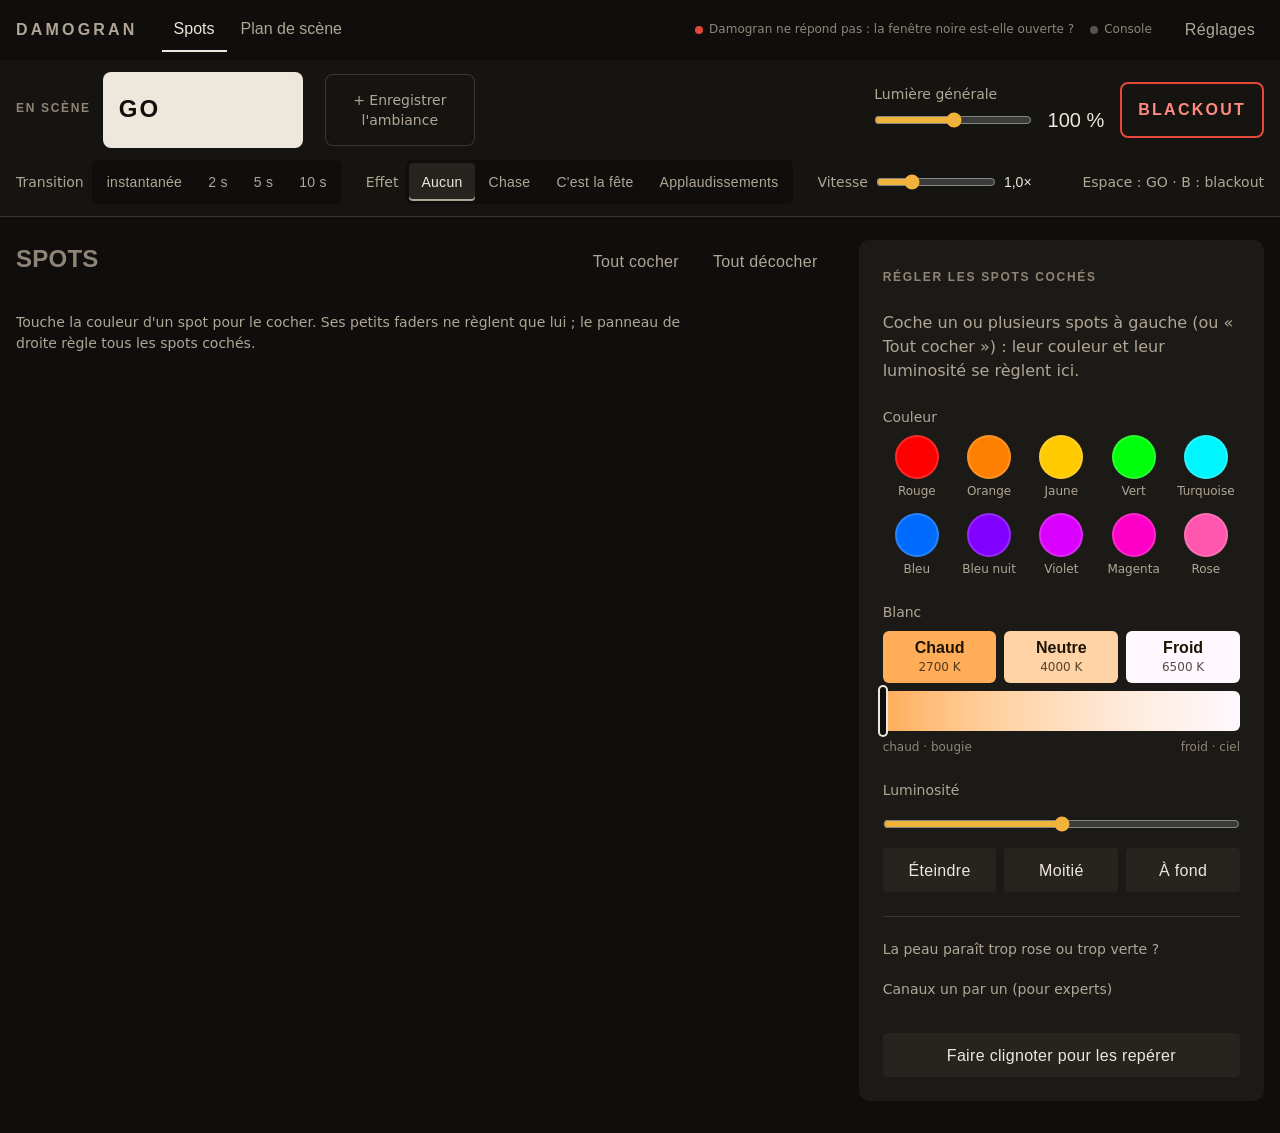
==== commit ab61a3d1: "UI : hiérarchie de l'information retravaillée Bande régie qui regroupe ce qui sert pendant le specta" ====
--- a/ui.html
+++ b/ui.html
@@ -7,15 +7,15 @@
 <title>Damogran</title>
 <style>
   /* Regie dans le noir : interface monochrome chaude pour que seules les couleurs des projecteurs
-     soient en couleur. Ambre (la servante du theatre) pour ce qui est coche, rouge reserve au blackout.
-     Sombre volontairement : un ecran clair en regie se voit depuis la salle. */
+     soient en couleur. Sombre volontairement : un ecran clair en regie se voit depuis la salle.
+     Une couleur = un role : ambre = coche (et focus), clair sur sombre = GO, rouge = blackout.
+     Les blocs se distinguent par leur fond, pas par des bordures. */
   :root {
-    --ground: #0f0e0c;
-    --floor: #141310;
-    --surface: #1a1815;
-    --surface-2: #24211c;
-    --line: #322d26;
-    --line-2: #4a4338;
+    --ground: #0f0e0c;     /* fond de page */
+    --band: #161411;       /* bande regie, pleine largeur */
+    --surface: #1c1a16;    /* cartes et panneau */
+    --raised: #27231e;     /* controles */
+    --line: #3a342c;
     --ink: #ede7dc;
     --ink-2: #b0a696;
     --ink-3: #8f8577;
@@ -27,253 +27,295 @@
     --legend: "Bahnschrift", "DIN Alternate", "DIN Condensed", "Barlow Semi Condensed", "Arial Narrow", sans-serif;
     --text: system-ui, "Segoe UI", -apple-system, "Helvetica Neue", sans-serif;
 
+    /* echelle de texte (rapport ~1.2, interface dense) : on n'utilise que ces tailles */
+    --t-xs: 12px; --t-sm: 14px; --t-md: 16px; --t-lg: 20px; --t-xl: 24px; --t-2xl: 32px;
+    /* espacements */
+    --s-1: 4px; --s-2: 8px; --s-3: 12px; --s-4: 16px; --s-5: 24px; --s-6: 32px;
+
     --r-ctl: 4px;
-    --r-panel: 10px;
+    --r-card: 10px;
     --ease: cubic-bezier(.2, .7, .2, 1);
     --fast: 120ms;
     color-scheme: dark;
   }
   * { box-sizing: border-box; }
-  html, body { margin: 0; background: var(--ground); color: var(--ink); font: 15px/1.4 var(--text); }
+  html, body { margin: 0; background: var(--ground); color: var(--ink); font: var(--t-md)/1.45 var(--text); }
   body { min-height: 100vh; }
   button, input, select { font: inherit; color: inherit; }
   :focus-visible { outline: 2px solid var(--amber); outline-offset: 2px; }
   .skip { position: absolute; left: 8px; top: -40px; background: var(--amber); color: var(--amber-ink); padding: 6px 10px; border-radius: var(--r-ctl); z-index: 30; }
   .skip:focus { top: 8px; }
-  .legend { font-family: var(--legend); letter-spacing: .08em; text-transform: uppercase; font-size: 13px; color: var(--ink-2); }
   .num { font-family: var(--legend); font-variant-numeric: tabular-nums; }
   .muted { color: var(--ink-2); }
-  .hint { font-size: 13px; color: var(--ink-2); }
+  .hint { font-size: var(--t-sm); color: var(--ink-2); }
   .spacer { flex: 1; }
   [hidden] { display: none !important; }
-
-  /* ---- boutons : touches de console ---- */
-  .btn { min-height: 44px; background: var(--surface-2); border: 1px solid var(--line-2); border-radius: var(--r-ctl); padding: 0 14px; cursor: pointer;
-    font-family: var(--legend); letter-spacing: .03em; font-size: 15px; color: var(--ink); transition: border-color var(--fast) var(--ease), background var(--fast) var(--ease); }
-  .btn:hover { border-color: #6d655a; }
-  .btn:active { background: #2d2923; }
-  .btn.primary, .btn[aria-pressed="true"] { background: var(--amber); color: var(--amber-ink); border-color: var(--amber); }
-  .btn.quiet { background: transparent; }
-  .btn.dashed { background: transparent; border-style: dashed; }
-  .btn.dashed[aria-pressed="true"] { background: var(--amber); border-style: solid; }
+  /* titres de section : les seuls en majuscules */
+  .eyebrow { margin: 0; font: 600 var(--t-xs)/1.2 var(--legend); letter-spacing: .14em; text-transform: uppercase; color: var(--ink-3); }
+  /* libelle de champ : phrase normale */
+  .label { font-size: var(--t-sm); color: var(--ink-2); }
+
+  h2, .legend { margin: 0; font: 600 var(--t-xs)/1.2 var(--legend); letter-spacing: .14em; text-transform: uppercase; color: var(--ink-3); }
+  .head, .row { display: flex; flex-wrap: wrap; align-items: center; gap: var(--s-2) var(--s-3); }
+  .panel { background: var(--surface); border-radius: var(--r-card); padding: var(--s-4) var(--s-5); min-width: 0; }
+
+  /* ---- boutons ---- */
+  .btn { min-height: 44px; background: var(--raised); border: 1px solid transparent; border-radius: var(--r-ctl); padding: 0 var(--s-4); cursor: pointer;
+    font-family: var(--legend); letter-spacing: .02em; font-size: var(--t-md); color: var(--ink); transition: background var(--fast) var(--ease), border-color var(--fast) var(--ease); }
+  .btn:hover { border-color: var(--line); }
+  .btn:active { background: #302b24; }
+  .btn.primary { background: var(--ink); color: var(--ground); }
+  .btn.text { background: transparent; color: var(--ink-2); padding: 0 var(--s-2); }
+  .btn.text:hover { color: var(--ink); border-color: transparent; }
+  .btn.dashed { background: transparent; border: 1px dashed var(--line); }
+  .btn.dashed[aria-pressed="true"] { background: var(--amber); color: var(--amber-ink); border: 1px solid var(--amber); }
   .btn:disabled { opacity: .45; cursor: not-allowed; }
+  .opts .btn[aria-pressed="true"] { background: var(--amber); color: var(--amber-ink); }
   a.btn { display: inline-flex; align-items: center; text-decoration: none; }
-  .seg { display: grid; grid-auto-flow: column; grid-auto-columns: minmax(0, 1fr); gap: 2px; background: var(--ground); border: 1px solid var(--line-2); border-radius: 6px; padding: 3px; }
-  .seg button { min-height: 40px; border: 0; border-radius: 4px; background: transparent; color: var(--ink-2); cursor: pointer; font-family: var(--legend); font-size: 15px; letter-spacing: .03em; padding: 0 10px; }
-  .seg button[aria-selected="true"] { background: #2d2923; color: var(--ink); }
+  /* choix exclusif (transition, effet, type de lumiere) : etat choisi en relief, pas en ambre */
+  .seg { display: inline-grid; grid-auto-flow: column; gap: 2px; background: var(--ground); border-radius: 6px; padding: 3px; }
+  .seg button { min-height: 38px; border: 0; border-radius: 4px; background: transparent; color: var(--ink-2); cursor: pointer; font-family: var(--legend); font-size: var(--t-sm); letter-spacing: .02em; padding: 0 var(--s-3); white-space: nowrap; }
+  .seg button[aria-pressed="true"], .seg button[aria-selected="true"] { background: var(--raised); color: var(--ink); box-shadow: inset 0 -2px 0 var(--ink-2); }
+  .seg button:disabled { opacity: .45; cursor: not-allowed; }
   input[type=range] { width: 100%; accent-color: var(--amber); height: 32px; margin: 0; }
 
-  /* ---- en-tete ---- */
-  header { position: sticky; top: env(safe-area-inset-top, 0px); z-index: 20; background: var(--ground); border-bottom: 1px solid var(--line);
-    display: flex; flex-wrap: wrap; align-items: center; gap: 8px 16px;
-    padding: 10px max(16px, env(safe-area-inset-right, 0px)) 10px max(16px, env(safe-area-inset-left, 0px)); }
-  h1 { margin: 0; font: 600 18px/1 var(--legend); letter-spacing: .18em; text-transform: uppercase; }
-  nav.views { display: flex; gap: 2px; background: var(--surface); border: 1px solid var(--line); border-radius: 6px; padding: 3px; }
-  nav.views a { min-height: 38px; display: inline-flex; align-items: center; padding: 0 14px; border-radius: 4px; color: var(--ink-2); text-decoration: none; font-family: var(--legend); font-size: 15px; letter-spacing: .03em; }
-  nav.views a[aria-current="page"] { background: #2d2923; color: var(--ink); }
-  .status { display: flex; flex-wrap: wrap; gap: 4px 14px; font-size: 13px; color: var(--ink-2); }
-  .chip { display: inline-flex; align-items: center; gap: 6px; color: inherit; font-size: 13px; text-decoration: none; }
+  /* ---- en-tete : identite et navigation seulement ---- */
+  header { display: flex; flex-wrap: wrap; align-items: center; gap: var(--s-2) var(--s-5);
+    padding: var(--s-2) max(16px, env(safe-area-inset-right, 0px)) var(--s-2) max(16px, env(safe-area-inset-left, 0px)); }
+  h1 { margin: 0; font: 600 var(--t-md)/1 var(--legend); letter-spacing: .2em; text-transform: uppercase; color: var(--ink-2); }
+  nav.views { display: flex; gap: 2px; }
+  nav.views a { min-height: 44px; display: inline-flex; align-items: center; padding: 0 var(--s-3); color: var(--ink-2); text-decoration: none; font-family: var(--legend); font-size: var(--t-md); border-bottom: 2px solid transparent; }
+  nav.views a[aria-current="page"] { color: var(--ink); border-bottom-color: var(--ink); }
+  .status { display: flex; flex-wrap: wrap; gap: var(--s-1) var(--s-4); font-size: var(--t-xs); color: var(--ink-3); }
+  .chip { display: inline-flex; align-items: center; gap: 6px; color: inherit; text-decoration: none; }
   .dot { width: 8px; height: 8px; border-radius: 50%; background: #5a5248; flex: none; }
   .dot.ok { background: var(--ok); } .dot.err { background: var(--red); } .dot.warn { background: var(--amber); }
-  .gm { display: flex; align-items: center; gap: 10px; min-width: 220px; }
-  .gm input { width: 140px; }
-  .gm .num { width: 52px; text-align: right; font-size: 17px; white-space: nowrap; }
-  .blackout { min-height: 44px; padding: 0 18px; border-radius: var(--r-ctl); cursor: pointer; border: 2px solid var(--red); background: transparent; color: #ff8a7f;
-    font: 600 15px/1 var(--legend); letter-spacing: .14em; text-transform: uppercase; }
+
+  /* ---- bande regie : tout ce qui sert pendant le spectacle ---- */
+  .band { background: var(--band); position: sticky; top: env(safe-area-inset-top, 0px); z-index: 20; box-shadow: 0 1px 0 var(--line); }
+  .band-in { max-width: 1440px; margin: 0 auto; display: grid; grid-template-columns: minmax(0, 1fr) auto; gap: var(--s-3) var(--s-6); align-items: center;
+    padding: var(--s-3) max(16px, env(safe-area-inset-right, 0px)) var(--s-3) max(16px, env(safe-area-inset-left, 0px)); }
+  .show { display: flex; align-items: stretch; gap: var(--s-3); min-width: 0; }
+  .go { flex: none; width: 200px; min-height: 76px; display: flex; flex-direction: column; justify-content: center; gap: 2px; padding: var(--s-2) var(--s-4);
+    border-radius: 8px; cursor: pointer; background: var(--ink); color: var(--ground); border: 0; text-align: left; }
+  .go b { font: 600 var(--t-xl)/1 var(--legend); letter-spacing: .08em; }
+  .go span { font-size: var(--t-sm); overflow: hidden; text-overflow: ellipsis; white-space: nowrap; max-width: 100%; }
+  .go:disabled { opacity: .45; cursor: not-allowed; }
+  .now { display: flex; flex-direction: column; justify-content: center; gap: 2px; min-width: 0; flex: none; max-width: 220px; }
+  .now .name { font: 600 var(--t-lg)/1.15 var(--legend); overflow: hidden; text-overflow: ellipsis; white-space: nowrap; }
+  .now .flags { display: flex; flex-wrap: wrap; gap: var(--s-1) var(--s-2); font-size: var(--t-xs); color: var(--ink-2); }
+  .now .flags .fx { color: var(--ink); }
+  .cues { display: flex; gap: var(--s-2); align-items: stretch; overflow-x: auto; min-width: 0; flex: 1; padding: 2px; }
+  .tile { flex: none; width: 150px; display: flex; border-radius: 8px; background: var(--surface); overflow: hidden; }
+  .tile.on { box-shadow: inset 0 0 0 2px var(--ink); }
+  .tile .pick { flex: 1; min-width: 0; min-height: 72px; display: flex; flex-direction: column; justify-content: center; gap: 6px; padding: var(--s-2) var(--s-3); background: none; border: 0; cursor: pointer; text-align: left; color: inherit; }
+  .tile .top { display: flex; align-items: center; gap: 6px; width: 100%; font-size: var(--t-xs); color: var(--ink-3); }
+  .tile .live { color: var(--ink); display: inline-flex; align-items: center; gap: 4px; }
+  .tile .live::before { content: ""; width: 6px; height: 6px; border-radius: 50%; background: var(--ink); }
+  .tile .nm { font-size: var(--t-sm); font-weight: 500; overflow: hidden; text-overflow: ellipsis; white-space: nowrap; }
+  .tile .mini { display: flex; gap: 3px; }
+  .tile .mini i { width: 10px; height: 10px; border-radius: 50%; }
+  .tile .edit { background: none; border: 0; width: 36px; color: var(--ink-3); cursor: pointer; font-size: var(--t-lg); }
+  .tile .edit:hover { color: var(--ink); }
+  .tile.add { background: transparent; box-shadow: inset 0 0 0 1px var(--line); }
+  .tile.add button { width: 100%; min-height: 72px; background: none; border: 0; color: var(--ink-2); cursor: pointer; font-size: var(--t-sm); padding: var(--s-2); }
+  .tile.add button:hover { color: var(--ink); }
+  .safety { display: flex; align-items: center; gap: var(--s-4); }
+  .gm { display: grid; grid-template-columns: auto 64px; grid-template-rows: auto auto; column-gap: var(--s-2); width: 230px; }
+  .gm .label { grid-column: 1 / -1; }
+  .gm .num { white-space: nowrap; font-size: var(--t-lg); text-align: right; align-self: center; }
+  .blackout { min-height: 56px; min-width: 132px; padding: 0 var(--s-4); border-radius: 8px; cursor: pointer; border: 2px solid var(--red); background: transparent; color: #ff8a7f;
+    font: 600 var(--t-md)/1 var(--legend); letter-spacing: .14em; text-transform: uppercase; }
   .blackout[aria-pressed="true"] { background: var(--red); color: #fff; }
-
-  main { padding: 16px max(16px, env(safe-area-inset-right, 0px)) 40px max(16px, env(safe-area-inset-left, 0px)); max-width: 1440px; margin: 0 auto; }
-  h2 { margin: 0; font: 600 14px/1.2 var(--legend); letter-spacing: .14em; text-transform: uppercase; color: var(--ink-2); }
-  .head { display: flex; flex-wrap: wrap; align-items: center; gap: 8px 14px; }
-  .row { display: flex; flex-wrap: wrap; align-items: center; gap: 8px 12px; }
-  .panel { background: var(--surface); border: 1px solid var(--line); border-radius: var(--r-panel); padding: 16px 18px; min-width: 0; }
-  .work { display: flex; flex-wrap: wrap; gap: 20px; align-items: flex-start; }
-  .content { flex: 999 1 620px; min-width: 0; display: flex; flex-direction: column; gap: 16px; }
-  .side { flex: 1 1 340px; min-width: 0; display: flex; flex-direction: column; gap: 16px; position: sticky; top: 76px; }
-
-  /* ---- ambiances ---- */
-  .live-line { display: flex; flex-wrap: wrap; align-items: baseline; gap: 6px 12px; }
-  .live-name { font: 600 22px/1.1 var(--legend); }
-  .badge { font-size: 13px; padding: 2px 8px; border-radius: 3px; border: 1px solid var(--amber); color: var(--amber); }
-  .badge.solid { background: var(--amber); color: var(--amber-ink); }
-  .cues { display: flex; gap: 10px; align-items: stretch; overflow-x: auto; padding-bottom: 4px; }
-  .go { flex: none; min-width: 190px; min-height: 92px; display: flex; flex-direction: column; align-items: flex-start; justify-content: center; gap: 4px; padding: 10px 18px;
-    border-radius: 10px; cursor: pointer; background: var(--amber); color: var(--amber-ink); border: 1px solid var(--amber); text-align: left; }
-  .go b { font: 600 30px/1 var(--legend); letter-spacing: .06em; }
-  .go span { font-size: 14px; max-width: 220px; }
-  .go small { font-size: 12px; opacity: .8; }
-  .go:disabled { opacity: .5; cursor: not-allowed; }
-  .tile { flex: none; width: 168px; display: flex; border-radius: 10px; background: var(--surface); border: 1px solid var(--line-2); overflow: hidden; }
-  .tile.on { background: var(--surface-2); border: 2px solid var(--amber); }
-  .tile .pick { flex: 1; min-width: 0; min-height: 92px; display: flex; flex-direction: column; align-items: flex-start; gap: 8px; padding: 10px 12px; background: none; border: 0; cursor: pointer; text-align: left; color: inherit; }
-  .tile .top { display: flex; align-items: center; gap: 6px; width: 100%; }
-  .tile .key { font: 14px/1 var(--legend); color: var(--ink-3); }
-  .tile.on .key { color: var(--amber); }
-  .tile .tag { white-space: nowrap; font-size: 11px; letter-spacing: .08em; text-transform: uppercase; padding: 2px 6px; border-radius: 3px; }
-  .tile .tag.live { background: var(--amber); color: var(--amber-ink); }
-  .tile .tag.next { border: 1px solid var(--ink-2); color: var(--ink-2); }
-  .tile .name { font-size: 16px; font-weight: 500; overflow: hidden; text-overflow: ellipsis; white-space: nowrap; max-width: 100%; }
-  .tile .mini { display: flex; gap: 3px; flex-wrap: wrap; }
-  .tile .mini i { width: 11px; height: 11px; border-radius: 50%; box-shadow: 0 0 0 1px rgba(237,231,220,.25); }
-  .tile .edit { background: none; border: 0; border-left: 1px solid var(--line); width: 40px; color: var(--ink-2); cursor: pointer; font-size: 20px; }
-  .tile.add { align-items: center; justify-content: center; border-style: dashed; background: transparent; }
-  .tile.add button { width: 100%; height: 100%; min-height: 92px; background: none; border: 0; color: var(--ink); cursor: pointer; font-family: var(--legend); font-size: 15px; padding: 8px; }
-  .empty { color: var(--ink-2); margin: 0; max-width: 62ch; }
-
-  /* ---- barre de selection ---- */
-  .selbar { position: sticky; top: 66px; z-index: 15; display: flex; flex-wrap: wrap; align-items: center; gap: 8px 12px; padding: 10px 14px;
-    background: var(--ground); border: 1px solid var(--line-2); border-radius: 8px; box-shadow: 0 6px 18px #000a; }
-  .selbar.has { border-color: var(--amber); }
-  .selbar .count { font: 600 17px/1.2 var(--legend); }
-  .selbar.has .count { color: var(--amber); }
-
-  /* ---- cartes des spots : une tranche de console par spot ---- */
-  .cards { display: grid; grid-template-columns: repeat(auto-fill, minmax(168px, 1fr)); gap: 12px; }
-  .card { background: var(--surface); border: 2px solid var(--line); border-radius: 12px; overflow: hidden; display: flex; flex-direction: column; min-width: 0; }
-  .card.sel { border-color: var(--amber); box-shadow: 0 0 0 3px rgba(242,179,61,.18); }
-  .card .toggle { display: flex; flex-direction: column; gap: 0; padding: 0; border: 0; background: none; color: inherit; cursor: pointer; text-align: left; }
-  .card .bar { display: flex; align-items: center; gap: 8px; padding: 8px 10px; background: var(--surface-2); }
-  .card.sel .bar { background: var(--amber); color: var(--amber-ink); }
-  .box { width: 22px; height: 22px; border-radius: 5px; border: 2px solid var(--ink-2); flex: none; display: flex; align-items: center; justify-content: center; }
-  .box svg { width: 14px; height: 14px; visibility: hidden; }
-  .card.sel .box { background: var(--amber-ink); border-color: var(--amber-ink); }
-  .card.sel .box svg { visibility: visible; color: var(--amber); }
-  .card .nm { font: 600 16px/1.1 var(--legend); letter-spacing: .02em; overflow: hidden; text-overflow: ellipsis; white-space: nowrap; flex: 1; min-width: 0; }
-  .card .st { font-size: 12px; white-space: nowrap; }
-  .swatch { height: 76px; position: relative; display: flex; align-items: flex-end; padding: 8px; }
-  .swatch.off { background: repeating-linear-gradient(135deg, #171512 0 8px, #1d1b18 8px 16px) !important; }
-  .swatch .cap { font-size: 13px; padding: 3px 8px; border-radius: 4px; background: rgba(15,14,12,.82); color: var(--ink); max-width: 100%; overflow: hidden; text-overflow: ellipsis; white-space: nowrap; }
-  .card .minis { display: flex; justify-content: space-between; gap: 2px; padding: 10px 8px 4px; }
-  .card .foot { display: flex; padding: 0 8px 8px; }
-  .card .foot button { flex: 1; min-height: 36px; font-size: 13px; }
+  .band-sub { grid-column: 1 / -1; display: flex; flex-wrap: wrap; align-items: center; gap: var(--s-2) var(--s-5); font-size: var(--t-sm); }
+  .band-sub .grp { display: flex; align-items: center; gap: var(--s-2); }
+  .band-sub input[type=range] { width: 120px; }
+
+  /* ---- zone de travail : spots (large) + reglage (etroit) ---- */
+  main { padding: var(--s-5) max(16px, env(safe-area-inset-right, 0px)) var(--s-6) max(16px, env(safe-area-inset-left, 0px)); max-width: 1440px; margin: 0 auto; }
+  .work { display: grid; grid-template-columns: minmax(0, 2fr) minmax(320px, 1fr); gap: var(--s-6); align-items: start; }
+  .content { min-width: 0; display: flex; flex-direction: column; gap: var(--s-4); }
+  .side { min-width: 0; position: sticky; top: 132px; }
+  .sechead { display: flex; flex-wrap: wrap; align-items: baseline; gap: var(--s-2) var(--s-4); }
+  .sechead h2 { margin: 0; font: 600 var(--t-xl)/1.1 var(--legend); letter-spacing: .01em; }
+  .count { font-size: var(--t-md); color: var(--ink-2); }
+  .count.has { color: var(--amber); }
+
+  /* ---- cartes : la couleur d'abord ---- */
+  .cards { display: grid; grid-template-columns: repeat(auto-fill, minmax(176px, 1fr)); gap: var(--s-3); }
+  .card { background: var(--surface); border-radius: var(--r-card); overflow: hidden; display: flex; flex-direction: column; min-width: 0; box-shadow: inset 0 0 0 2px transparent; }
+  .card.sel { box-shadow: inset 0 0 0 3px var(--amber); }
+  .card .toggle { display: flex; flex-direction: column; padding: 0; border: 0; background: none; color: inherit; cursor: pointer; text-align: left; }
+  .swatch { height: 88px; position: relative; margin: 3px 3px 0; border-radius: 8px 8px 4px 4px; }
+  .swatch.off { background: repeating-linear-gradient(135deg, #191714 0 8px, #201d19 8px 16px) !important; }
+  .box { position: absolute; top: 8px; left: 8px; width: 26px; height: 26px; border-radius: 6px; background: rgba(15,14,12,.72); border: 2px solid var(--ink-2); display: flex; align-items: center; justify-content: center; }
+  .box svg { width: 15px; height: 15px; visibility: hidden; }
+  .card.sel .box { background: var(--amber); border-color: var(--amber); }
+  .card.sel .box svg { visibility: visible; color: var(--amber-ink); }
+  .card .who { display: flex; flex-direction: column; gap: 2px; padding: var(--s-2) var(--s-3) 0; }
+  .card .nm { font: 600 var(--t-md)/1.2 var(--legend); letter-spacing: .02em; overflow: hidden; text-overflow: ellipsis; white-space: nowrap; }
+  .card.sel .nm { color: var(--amber); }
+  .card .st { font-size: var(--t-sm); color: var(--ink-2); overflow: hidden; text-overflow: ellipsis; white-space: nowrap; }
+  .card .minis { display: flex; align-items: flex-end; gap: 2px; padding: var(--s-3) var(--s-2) var(--s-3); }
+  .card .minis .chans { display: flex; justify-content: space-around; flex: 1; gap: 2px; }
 
   /* ---- faders verticaux ---- */
   .fader { display: grid; justify-items: center; gap: 5px; flex: none; width: 58px; outline: none; }
-  .fader .track { position: relative; width: 36px; height: 190px; border-radius: 4px; background: var(--ground); border: 1px solid var(--line-2); cursor: ns-resize; touch-action: none; }
-  .fader .fill { position: absolute; left: 3px; right: 3px; bottom: 3px; border-radius: 2px; background: var(--fill, #6d655a); opacity: .6; }
+  .fader .track { position: relative; width: 36px; height: 180px; border-radius: 4px; background: var(--ground); cursor: ns-resize; touch-action: none; }
+  .fader .fill { position: absolute; left: 3px; right: 3px; bottom: 3px; border-radius: 2px; background: var(--fill, #6d655a); opacity: .65; }
   .fader .cap { position: absolute; left: -6px; right: -6px; height: 16px; margin-bottom: -8px; border-radius: 3px; background: #d9d2c5; border: 1px solid #000; box-shadow: inset 0 -2px 0 #9e968a; }
   .fader:focus-visible .track { outline: 2px solid var(--amber); outline-offset: 3px; }
-  .fader .val { font: 15px/1 var(--legend); font-variant-numeric: tabular-nums; }
-  .fader .lab { display: flex; align-items: center; gap: 4px; font: 12px/1.2 var(--legend); letter-spacing: .05em; text-transform: uppercase; color: var(--ink); }
+  .fader .val { font: var(--t-sm)/1 var(--legend); font-variant-numeric: tabular-nums; }
+  .fader .lab { display: flex; align-items: center; gap: 4px; font: var(--t-xs)/1.2 var(--legend); color: var(--ink-2); }
   .fader .lab i { width: 8px; height: 8px; border-radius: 50%; background: var(--fill); flex: none; }
-  .fader.mini { width: 30px; }
-  .fader.mini .track { width: 20px; height: 112px; }
-  .fader.mini .cap { left: -4px; right: -4px; height: 12px; margin-bottom: -6px; }
-  .fader.mini .val { font-size: 12px; color: var(--ink-2); }
-  .fader.mini .lab { font-size: 11px; letter-spacing: 0; }
-  .faders { display: flex; flex-wrap: wrap; gap: 12px; align-items: flex-end; }
-
-  /* ---- panneau « pour les spots coches » ---- */
-  .tools { display: flex; flex-direction: column; gap: 18px; }
-  .tools.off .body { opacity: .4; pointer-events: none; }
-  .tools .why { padding: 10px 12px; border: 1px dashed var(--line-2); border-radius: 6px; color: var(--ink); font-size: 14px; }
-  .tools .body { display: flex; flex-direction: column; gap: 18px; }
-  .sws { display: grid; grid-template-columns: repeat(5, minmax(0, 1fr)); gap: 8px 6px; }
-  .sw { display: flex; flex-direction: column; align-items: center; gap: 4px; background: none; border: 0; padding: 0; cursor: pointer; color: var(--ink-2); font-size: 11px; }
-  .sw i { width: 44px; height: 44px; border-radius: 50%; border: 2px solid rgba(237,231,220,.3); display: block; }
-  .sw:hover i { border-color: var(--ink); }
-  .temp { position: relative; height: 48px; border-radius: 8px; cursor: ew-resize; touch-action: none; border: 1px solid var(--line-2); }
-  .temp .mark { position: absolute; top: -5px; bottom: -5px; width: 6px; margin-left: -3px; border-radius: 3px; background: var(--ink); box-shadow: 0 0 0 1px #000; pointer-events: none; }
-  .scale { display: flex; justify-content: space-between; font-size: 12px; color: var(--ink-3); }
-  .quick { display: grid; grid-template-columns: repeat(3, minmax(0, 1fr)); gap: 6px; }
-  .quick button { min-height: 44px; border-radius: 4px; border: 2px solid transparent; cursor: pointer; color: var(--amber-ink); font: 600 14px/1.1 var(--legend); }
-  details.more { border-top: 1px solid var(--line); padding-top: 12px; }
-  details.more summary { cursor: pointer; font: 13px/1 var(--legend); letter-spacing: .06em; text-transform: uppercase; color: var(--ink-2); min-height: 32px; display: flex; align-items: center; }
-  details.more .faders { margin-top: 12px; }
+  .fader.mini { width: 26px; }
+  .fader.mini .track { width: 16px; height: 96px; }
+  .fader.mini .cap { left: -4px; right: -4px; height: 10px; margin-bottom: -5px; }
+  .fader.mini .val { visibility: hidden; font-size: var(--t-xs); }            /* les chiffres des canaux : seulement en reglant */
+  .fader.mini:focus-within .val, .fader.mini:focus .val, .fader.mini[data-drag] .val { visibility: visible; }
+  .fader.lum { width: 44px; }
+  .fader.lum .track { width: 28px; height: 96px; }
+  .fader.lum .val { visibility: visible; color: var(--ink); }
+  .fader.lum .lab { color: var(--ink); }
+  .faders { display: flex; flex-wrap: wrap; gap: var(--s-3); align-items: flex-end; }
+
+  /* ---- panneau de reglage des spots coches ---- */
+  .tools { background: var(--surface); border-radius: var(--r-card); padding: var(--s-5); display: flex; flex-direction: column; gap: var(--s-5); }
+  .tools .title { font: 600 var(--t-xl)/1.15 var(--legend); }
+  .tools .names { font-size: var(--t-sm); color: var(--ink-2); }
+  .tools.off .body { display: none; }
+  .tools .why { margin: 0; color: var(--ink-2); line-height: 1.5; }
+  .tools .body { display: flex; flex-direction: column; gap: var(--s-5); }
+  .group { display: flex; flex-direction: column; gap: var(--s-2); }
+  .row2 { display: flex; justify-content: space-between; align-items: baseline; gap: var(--s-2); }
+  .sws { display: grid; grid-template-columns: repeat(5, minmax(0, 1fr)); gap: var(--s-3) var(--s-1); }
+  .sw { display: flex; flex-direction: column; align-items: center; gap: 4px; background: none; border: 0; padding: 0; cursor: pointer; color: var(--ink-2); font-size: var(--t-xs); }
+  .sw i { width: 44px; height: 44px; border-radius: 50%; display: block; box-shadow: inset 0 0 0 2px rgba(237,231,220,.18); }
+  .sw:hover i { box-shadow: inset 0 0 0 2px var(--ink); }
+  .quick { display: grid; grid-template-columns: repeat(3, minmax(0, 1fr)); gap: var(--s-2); }
+  .quick button { min-height: 52px; border-radius: 6px; border: 0; cursor: pointer; color: var(--amber-ink); font: 600 var(--t-md)/1.1 var(--legend); }
+  .quick button small { font: var(--t-xs)/1 var(--text); opacity: .75; }
+  .temp { position: relative; height: 40px; border-radius: 6px; cursor: ew-resize; touch-action: none; }
+  .temp .mark { position: absolute; top: -4px; bottom: -4px; width: 6px; margin-left: -3px; border-radius: 3px; background: var(--ground); box-shadow: 0 0 0 2px var(--ink); pointer-events: none; }
+  .scale { display: flex; justify-content: space-between; font-size: var(--t-xs); color: var(--ink-3); }
+  .lvls { display: grid; grid-template-columns: repeat(3, minmax(0, 1fr)); gap: var(--s-2); }
+  details.more { border-top: 1px solid var(--line); padding-top: var(--s-3); }
+  details.more + details.more { border-top: 0; padding-top: 0; }
+  details.more summary { cursor: pointer; font-size: var(--t-sm); color: var(--ink-2); min-height: 40px; display: flex; align-items: center; }
+  details.more summary:hover { color: var(--ink); }
+  details.more[open] summary { color: var(--ink); }
+  details.more .inner { display: flex; flex-direction: column; gap: var(--s-2); padding: var(--s-2) 0 var(--s-3); }
+  details.more .faders { margin-top: var(--s-2); }
 
   /* ---- plan ---- */
   .plan-wrap { overflow-x: auto; }
-  .plan { min-width: 560px; background: var(--floor); border: 1px solid var(--line); border-radius: 10px; padding: 10px 12px 12px; display: flex; flex-direction: column; gap: 6px; }
-  .plan .edge { font: 12px/1 var(--legend); letter-spacing: .2em; color: var(--ink-3); }
-  .plan .mid { display: flex; gap: 8px; align-items: stretch; }
+  .plan { min-width: 560px; background: var(--surface); border-radius: var(--r-card); padding: var(--s-3); display: flex; flex-direction: column; gap: 6px; }
+  .plan .edge { font: var(--t-xs)/1 var(--legend); letter-spacing: .16em; color: var(--ink-3); }
+  .plan .mid { display: flex; gap: var(--s-2); align-items: stretch; }
   .plan .vert { writing-mode: vertical-rl; text-align: center; }
-  .grid { flex: 1; min-width: 0; position: relative; height: 32rem; border: 1px solid var(--line); background-color: #171512;
-    background-image: linear-gradient(to right, #2c2822 1px, transparent 1px), linear-gradient(to bottom, #2c2822 1px, transparent 1px); }
+  .grid { flex: 1; min-width: 0; position: relative; height: 32rem; background-color: #141210;
+    background-image: linear-gradient(to right, #2a2620 1px, transparent 1px), linear-gradient(to bottom, #2a2620 1px, transparent 1px); }
   .cells { position: absolute; inset: 0; display: grid; }
   .cells button { background: transparent; border: 1px dashed #5a5248; margin: 3px; border-radius: 4px; cursor: crosshair; }
   .cells button:hover { border-color: var(--amber); }
   .spot { position: absolute; transform: translate(-50%, -50%); z-index: 1; display: flex; flex-direction: column; align-items: center; gap: 3px; background: none; border: 0; padding: 4px; cursor: pointer; color: inherit; }
-  .spot .disc { width: 52px; height: 52px; border-radius: 50%; border: 2px solid var(--line-2); display: flex; align-items: center; justify-content: center; position: relative; }
-  .spot .disc.off { background: repeating-linear-gradient(135deg, #171512 0 6px, #24211c 6px 12px) !important; }
-  .spot .n { min-width: 22px; height: 22px; padding: 0 5px; border-radius: 11px; background: rgba(15,14,12,.82); display: flex; align-items: center; justify-content: center; font: 600 13px/1 var(--legend); color: var(--ink); }
+  .spot .disc { width: 52px; height: 52px; border-radius: 50%; box-shadow: inset 0 0 0 2px var(--line); display: flex; align-items: center; justify-content: center; position: relative; }
+  .spot .disc.off { background: repeating-linear-gradient(135deg, #191714 0 6px, #24211c 6px 12px) !important; }
+  .spot .n { min-width: 22px; height: 22px; padding: 0 5px; border-radius: 11px; background: rgba(15,14,12,.82); display: flex; align-items: center; justify-content: center; font: 600 var(--t-xs)/1 var(--legend); color: var(--ink); }
   .spot .ck { position: absolute; top: -6px; right: -6px; width: 22px; height: 22px; border-radius: 50%; background: var(--amber); color: var(--amber-ink); display: none; align-items: center; justify-content: center; }
   .spot .ck svg { width: 13px; height: 13px; }
-  .spot[aria-pressed="true"] .disc { border: 3px solid var(--amber); box-shadow: 0 0 0 3px rgba(242,179,61,.25); }
+  .spot[aria-pressed="true"] .disc { box-shadow: 0 0 0 3px var(--amber); }
   .spot[aria-pressed="true"] .ck { display: flex; }
-  .spot .lb { font-size: 12px; color: var(--ink-2); white-space: nowrap; }
+  .spot .lb { font-size: var(--t-xs); color: var(--ink-2); white-space: nowrap; }
   .spot[aria-pressed="true"] .lb { color: var(--amber); }
-  .spot.moving .disc { border: 3px dashed var(--amber); }
-  .arrange { display: flex; flex-wrap: wrap; align-items: center; gap: 10px 20px; padding: 10px 14px; border: 1px solid var(--amber); border-radius: 6px; }
+  .spot.moving .disc { box-shadow: 0 0 0 3px var(--amber); outline: 2px dashed var(--amber); outline-offset: 5px; }
+  .arrange { display: flex; flex-wrap: wrap; align-items: center; gap: var(--s-3) var(--s-5); padding: var(--s-3) var(--s-4); background: var(--surface); border-radius: 8px; box-shadow: inset 3px 0 0 var(--amber); }
   .stepper { display: flex; align-items: center; gap: 6px; }
-  .stepper button { width: 44px; height: 40px; border-radius: 4px; cursor: pointer; background: var(--surface-2); color: var(--ink); border: 1px solid var(--line-2); font-size: 18px; }
+  .stepper button { width: 44px; height: 40px; border-radius: 4px; cursor: pointer; background: var(--raised); color: var(--ink); border: 0; font-size: var(--t-lg); }
   .stepper button:disabled { opacity: .4; cursor: not-allowed; }
-  .stepper output { min-width: 28px; text-align: center; font: 18px/1 var(--legend); }
+  .stepper output { min-width: 28px; text-align: center; font: var(--t-lg)/1 var(--legend); }
 
   /* ---- reglages ---- */
-  .settings { display: flex; flex-wrap: wrap; gap: 24px; align-items: flex-start; }
-  .subnav { flex: 1 1 200px; display: flex; flex-direction: column; gap: 4px; }
-  .subnav button { min-height: 44px; text-align: left; padding: 0 14px; border-radius: 6px; background: transparent; border: 1px solid transparent; color: var(--ink-2); cursor: pointer; font-size: 15px; }
-  .subnav button[aria-current="true"] { background: var(--surface); border-color: var(--line); color: var(--ink); }
-  .pane { flex: 999 1 640px; min-width: 0; display: flex; flex-direction: column; gap: 20px; }
-  .pane h3 { margin: 0; font: 600 26px/1.1 var(--legend); letter-spacing: .02em; }
-  .help { font-size: 13px; color: var(--ink-2); margin: 0; max-width: 75ch; line-height: 1.5; }
-  .help code, .steps code { color: var(--ink); font-size: 12.5px; }
+  .settings { display: grid; grid-template-columns: 220px minmax(0, 1fr); gap: var(--s-6); align-items: start; }
+  .subnav { display: flex; flex-direction: column; gap: 2px; }
+  .subnav button { min-height: 44px; text-align: left; padding: 0 var(--s-3); border-radius: 6px; background: transparent; border: 0; color: var(--ink-2); cursor: pointer; font-size: var(--t-md); box-shadow: inset 2px 0 0 transparent; }
+  .subnav button[aria-current="true"] { background: var(--surface); color: var(--ink); box-shadow: inset 2px 0 0 var(--ink); }
+  .pane { min-width: 0; display: flex; flex-direction: column; gap: var(--s-5); }
+  .pane h3 { margin: 0; font: 600 var(--t-2xl)/1.1 var(--legend); letter-spacing: .01em; }
+  .card-box { background: var(--surface); border-radius: var(--r-card); padding: var(--s-4) var(--s-5); display: flex; flex-direction: column; gap: var(--s-3); }
+  .help { font-size: var(--t-sm); color: var(--ink-2); margin: 0; max-width: 75ch; line-height: 1.5; }
+  .help code, .steps code { color: var(--ink); font-size: var(--t-xs); }
   .tablewrap { overflow-x: auto; }
   table { width: 100%; border-collapse: collapse; }
-  th { text-align: left; font: 500 12px/1.2 var(--legend); letter-spacing: .04em; color: var(--ink-2); padding: 4px 6px; }
-  td { padding: 4px 6px; border-top: 1px solid var(--line); vertical-align: middle; font-size: 14px; }
+  th { text-align: left; font: 500 var(--t-xs)/1.2 var(--legend); letter-spacing: .04em; color: var(--ink-2); padding: 4px 6px; }
+  td { padding: 4px 6px; border-top: 1px solid var(--line); vertical-align: middle; font-size: var(--t-sm); }
   td input { width: 100%; }
   td.n { width: 96px; }
-  select, input[type=text], input[type=number] { min-height: 40px; background: var(--ground); border: 1px solid var(--line-2); border-radius: var(--r-ctl); padding: 6px 8px; min-width: 0; }
-  .warn { color: var(--amber); font-size: 13px; white-space: pre-line; }
-  .err { color: #ff8a7f; font-size: 13px; }
-  .form { display: grid; grid-template-columns: repeat(auto-fit, minmax(180px, 1fr)); gap: 12px; }
-  .form label, .lbl { display: grid; gap: 4px; font-size: 13px; color: var(--ink-2); }
-  .tag { display: inline-block; font: 11px/1.4 var(--legend); padding: 0 6px; border-radius: 3px; background: var(--surface-2); color: var(--ink-2); margin-left: 6px; }
+  select, input[type=text], input[type=number] { min-height: 40px; background: var(--ground); border: 1px solid var(--line); border-radius: var(--r-ctl); padding: 6px 8px; min-width: 0; }
+  .warn { color: var(--amber); font-size: var(--t-sm); white-space: pre-line; }
+  .err { color: #ff8a7f; font-size: var(--t-sm); }
+  .form { display: grid; grid-template-columns: repeat(auto-fit, minmax(180px, 1fr)); gap: var(--s-3); }
+  .form label, .lbl { display: grid; gap: 4px; font-size: var(--t-sm); color: var(--ink-2); }
+  .tag { display: inline-block; font: var(--t-xs)/1.4 var(--legend); padding: 0 6px; border-radius: 3px; background: var(--raised); color: var(--ink-2); margin-left: 6px; }
   .tag.attn { color: var(--amber); }
-  .tester { display: grid; grid-template-columns: 110px 110px 1fr auto; gap: 12px; align-items: end; }
-  .sources { display: grid; grid-template-columns: repeat(auto-fit, minmax(240px, 1fr)); gap: 12px; }
-  .source { display: flex; flex-direction: column; gap: 6px; align-items: flex-start; text-align: left; padding: 14px 16px; border-radius: 10px; cursor: pointer; color: var(--ink); background: var(--surface); border: 1px solid var(--line-2); }
-  .source[aria-pressed="true"] { border: 2px solid var(--amber); }
-  .source b { font: 600 18px/1.1 var(--legend); }
-  .source span { display: flex; align-items: center; gap: 8px; font-size: 13px; color: var(--ink-2); }
-  .desk-wrap { display: flex; flex-wrap: wrap; gap: 20px; align-items: flex-start; }
-  .desk { flex: 999 1 520px; min-width: 0; display: flex; flex-direction: column; gap: 12px; }
-  .board { background: #1d1b18; border: 1px solid #3a342c; border-radius: 12px; padding: 16px 8px 12px; overflow-x: auto; }
+  .tester { display: grid; grid-template-columns: 110px 110px 1fr auto; gap: var(--s-3); align-items: end; }
+  .sources { display: grid; grid-template-columns: repeat(auto-fit, minmax(240px, 1fr)); gap: var(--s-3); }
+  .source { display: flex; flex-direction: column; gap: 6px; align-items: flex-start; text-align: left; padding: var(--s-4); border-radius: var(--r-card); cursor: pointer; color: var(--ink); background: var(--surface); border: 0; box-shadow: inset 0 0 0 1px var(--line); }
+  .source[aria-pressed="true"] { box-shadow: inset 0 0 0 2px var(--ink); }
+  .source b { font: 600 var(--t-lg)/1.1 var(--legend); }
+  .source span { display: flex; align-items: center; gap: 8px; font-size: var(--t-sm); color: var(--ink-2); }
+  .desk-wrap { display: flex; flex-wrap: wrap; gap: var(--s-5); align-items: flex-start; }
+  .desk { flex: 999 1 520px; min-width: 0; display: flex; flex-direction: column; gap: var(--s-3); }
+  .board { background: #1d1b18; border-radius: 12px; padding: var(--s-4) var(--s-2) var(--s-3); overflow-x: auto; }
   .strips { display: flex; gap: 3px; align-items: flex-end; min-width: min-content; }
-  .strip { display: flex; flex-direction: column; align-items: center; gap: 8px; width: 64px; flex: none; padding: 10px 2px 12px; border-radius: 8px; cursor: pointer; color: inherit; background: transparent; border: 1px solid transparent; }
+  .strip { display: flex; flex-direction: column; align-items: center; gap: var(--s-2); width: 64px; flex: none; padding: 10px 2px 12px; border-radius: 8px; cursor: pointer; color: inherit; background: transparent; border: 1px solid transparent; }
   .strip[aria-pressed="true"] { background: #2a2620; border-color: var(--amber); }
   .strip.live .rail i { background: var(--amber); }
-  .strip .no { font: 13px/1 var(--legend); color: var(--ink-2); }
+  .strip .no { font: var(--t-sm)/1 var(--legend); color: var(--ink-2); }
   .strip[aria-pressed="true"] .no { color: var(--amber); }
-  .strip .rail { position: relative; width: 10px; height: 140px; border-radius: 5px; background: var(--ground); border: 1px solid var(--line); }
+  .strip .rail { position: relative; width: 10px; height: 140px; border-radius: 5px; background: var(--ground); }
   .strip .rail i { position: absolute; left: 1px; right: 1px; bottom: 1px; border-radius: 4px; background: #6d655a; }
   .strip .rail b { position: absolute; left: -12px; width: 34px; height: 16px; margin-bottom: -8px; border-radius: 3px; background: #d9d2c5; border: 1px solid #000; box-shadow: inset 0 -2px 0 #9e968a; }
-  .strip .v { font: 12px/1 var(--legend); color: var(--ink-2); }
-  .strip .as { max-width: 60px; overflow: hidden; text-overflow: ellipsis; white-space: nowrap; font-size: 12px; padding: 3px 6px; border-radius: 3px; background: #2d2923; color: var(--ink); }
+  .strip .v { font: var(--t-xs)/1 var(--legend); color: var(--ink-2); }
+  .strip .as { max-width: 60px; overflow: hidden; text-overflow: ellipsis; white-space: nowrap; font-size: var(--t-xs); padding: 3px 6px; border-radius: 3px; background: #2d2923; color: var(--ink); }
   .strip[aria-pressed="true"] .as { background: var(--amber); color: var(--amber-ink); }
-  .assign { flex: 1 1 300px; min-width: 0; display: flex; flex-direction: column; gap: 14px; }
-  .assign .grp { display: flex; flex-direction: column; gap: 8px; }
-  .assign .grp > span { font: 12px/1 var(--legend); letter-spacing: .12em; text-transform: uppercase; color: var(--ink-3); }
+  .assign { flex: 1 1 300px; min-width: 0; }
+  .assign .grp { display: flex; flex-direction: column; gap: var(--s-2); }
+  .assign .grp > span { font-size: var(--t-xs); color: var(--ink-3); }
   .opts { display: flex; flex-wrap: wrap; gap: 6px; }
-  .opts .btn { min-height: 40px; font-family: var(--text); font-size: 14px; letter-spacing: 0; padding: 0 12px; }
-  .steps { margin: 0; padding-left: 20px; display: grid; gap: 6px; font-size: 14px; max-width: 80ch; line-height: 1.5; }
-  .switch { display: inline-flex; align-items: center; gap: 10px; font-size: 15px; min-height: 44px; }
+  .opts .btn { min-height: 40px; font-family: var(--text); font-size: var(--t-sm); letter-spacing: 0; padding: 0 var(--s-3); }
+  .steps { margin: 0; padding-left: 20px; display: grid; gap: 6px; font-size: var(--t-sm); max-width: 80ch; line-height: 1.5; }
+  .switch { display: inline-flex; align-items: center; gap: 10px; font-size: var(--t-md); min-height: 44px; }
   .switch input { width: 20px; height: 20px; accent-color: var(--amber); }
-  .big-title { font: 600 22px/1.1 var(--legend); color: var(--ink); letter-spacing: .02em; text-transform: none; }
-
-  dialog { background: var(--surface); color: var(--ink); border: 1px solid var(--line); border-radius: var(--r-panel); padding: 0; width: min(440px, calc(100vw - 24px)); }
+  .big-title { font: 600 var(--t-xl)/1.1 var(--legend); color: var(--ink); }
+
+  dialog { background: var(--surface); color: var(--ink); border: 1px solid var(--line); border-radius: var(--r-card); padding: 0; width: min(440px, calc(100vw - 24px)); }
   dialog::backdrop { background: #000c; }
-  .dlg { padding: 18px; display: flex; flex-direction: column; gap: 14px; }
-
+  .dlg { padding: var(--s-5); display: flex; flex-direction: column; gap: var(--s-4); }
+
+  @media (max-width: 1100px) {
+    .band-in { grid-template-columns: minmax(0, 1fr); }
+    .safety { justify-content: space-between; }
+    .gm { flex: 1; width: auto; grid-template-columns: minmax(0, 1fr) 64px; }
+    .work { grid-template-columns: minmax(0, 1fr); }
+    .side { position: static; }
+  }
   @media (max-width: 760px) {
-    .gm { min-width: 0; flex: 1 1 100%; order: 5; }
-    .gm input { flex: 1; width: auto; }
+    .band { position: static; }
+    .show { flex-wrap: wrap; }
+    .go { width: 100%; min-height: 64px; order: 2; }
+    .now { max-width: none; order: 1; }
+    .cues { order: 3; flex-basis: 100%; }
+    .band-sub .grp { width: 100%; }
+    .band-sub .grp > .hint { flex: none; width: 76px; }
+    .band-sub .seg { flex: 1; min-width: 0; display: flex; flex-wrap: wrap; }
+    .band-sub .seg button { flex: 1 0 auto; }
+    .band-sub input[type=range] { flex: 1; width: auto; }
     .status .net { display: none; }
-    header { position: static; }
-    .side { position: static; }
-    .selbar { top: 0; }
-    .cards { grid-template-columns: repeat(2, minmax(0, 1fr)); gap: 8px; }
+    .selbar-m { position: sticky; top: 0; z-index: 15; background: var(--ground); padding: var(--s-2) 0; box-shadow: 0 8px 12px -8px #000; }
+    .cards { grid-template-columns: repeat(2, minmax(0, 1fr)); gap: var(--s-2); }
+    .settings { grid-template-columns: minmax(0, 1fr); gap: var(--s-4); }
+    .subnav { flex-direction: row; flex-wrap: wrap; }
     .tester { grid-template-columns: 1fr 1fr; }
     .tester .wide { grid-column: 1 / -1; }
   }
@@ -288,53 +330,63 @@
     <a href="#spots" data-view="spots">Spots</a>
     <a href="#plan" data-view="plan">Plan de scène</a>
   </nav>
+  <span class="spacer"></span>
   <div class="status">
     <span class="chip net" role="status"><span class="dot" id="dot"></span><span id="statusText">connexion…</span></span>
     <a class="chip" href="#reglages/console"><span class="dot" id="consoleDot"></span><span id="consoleText">Console</span></a>
   </div>
-  <span class="spacer"></span>
-  <label class="gm" title="Règle toute la lumière d'un coup, sans changer les réglages des spots">
-    <span class="legend">Lumière générale</span>
-    <input type="range" id="master" min="0" max="255">
-    <span class="num" id="masterOut">100 %</span>
-  </label>
-  <button class="blackout" id="blackout" type="button" aria-pressed="false" title="Touche B">Blackout</button>
-  <a class="btn" href="#reglages" id="settingsLink">Réglages</a>
+  <a class="btn text" href="#reglages" id="settingsLink">Réglages</a>
 </header>
+
+<!-- bande regie : ce qui sert pendant le spectacle, toujours sous la main -->
+<section class="band" id="band" aria-label="Régie">
+  <div class="band-in">
+    <div class="show">
+      <div class="now">
+        <span class="eyebrow">En scène</span>
+        <span class="name" id="liveName" role="status"></span>
+        <span class="flags"><span id="liveModified" hidden>modifiée à la main</span><span class="fx" id="liveEffect" hidden></span></span>
+      </div>
+      <button class="go" id="goBtn" type="button"><b>GO</b><span id="goLabel"></span></button>
+      <div class="cues" id="cues" aria-label="Ambiances enregistrées">
+        <div style="display:flex;gap:8px" id="sceneList"></div>
+        <div class="tile add"><button type="button" id="sceneNew">+ Enregistrer l'ambiance</button></div>
+      </div>
+    </div>
+    <div class="safety">
+      <label class="gm" title="Règle toute la lumière d'un coup, sans changer les réglages des spots">
+        <span class="label">Lumière générale</span>
+        <input type="range" id="master" min="0" max="255">
+        <span class="num" id="masterOut">100 %</span>
+      </label>
+      <button class="blackout" id="blackout" type="button" aria-pressed="false" title="Touche B">Blackout</button>
+    </div>
+    <div class="band-sub">
+      <span class="grp"><span class="hint" id="fadeLbl">Transition</span><span class="seg" role="group" aria-labelledby="fadeLbl" id="fades"></span></span>
+      <span class="grp"><span class="hint" id="fxLbl">Effet</span><span class="seg" role="group" aria-labelledby="fxLbl" id="fxButtons"></span></span>
+      <label class="grp" id="fxSpeedRow"><span class="hint">Vitesse</span><input type="range" id="fxSpeed" min="0.25" max="3" step="0.05" value="1"><span class="num" id="fxSpeedOut">1,0×</span></label>
+      <span class="spacer"></span>
+      <span class="hint" id="goKey">Espace : GO · B : blackout</span>
+    </div>
+  </div>
+</section>
 
 <main id="main" tabindex="-1">
   <div class="work" id="work">
     <div class="content">
-      <!-- ambiances : ce qui est en scene, GO, ambiances enregistrees -->
-      <section class="panel" aria-labelledby="cueTitle" style="display:flex;flex-direction:column;gap:12px">
-        <div class="head">
-          <h2 id="cueTitle">Ambiances</h2>
-          <span class="live-line"><span class="hint">en scène :</span><span class="live-name" id="liveName" role="status"></span>
-            <span class="badge" id="liveModified" hidden>modifiée à la main</span><span class="badge solid" id="liveEffect" hidden></span></span>
-          <span class="spacer"></span>
-          <span class="hint" id="fadeLbl">Transition</span>
-          <span class="row" role="group" aria-labelledby="fadeLbl" id="fades" style="gap:4px"></span>
-        </div>
-        <div class="cues" id="cues">
-          <button class="go" id="goBtn" type="button"><b>GO</b><span id="goLabel"></span><small id="goKey">barre d'espace</small></button>
-          <div style="display:flex;gap:10px" id="sceneList"></div>
-          <div class="tile add"><button type="button" id="sceneNew">+ Enregistrer l'ambiance actuelle</button></div>
-        </div>
-      </section>
-
-      <!-- barre de selection, toujours visible -->
-      <div class="selbar" id="selbar" role="region" aria-label="Spots cochés">
+      <div class="sechead selbar-m" id="selbar">
+        <h2 id="secTitle">Spots</h2>
         <span class="count" id="selCount" role="status"></span>
         <span class="spacer"></span>
-        <button class="btn" type="button" id="selAll">Tout cocher</button>
-        <button class="btn quiet" type="button" id="selNone">Tout décocher</button>
+        <button class="btn text" type="button" id="selAll">Tout cocher</button>
+        <button class="btn text" type="button" id="selNone">Tout décocher</button>
         <button class="btn primary" type="button" id="gotoTools" hidden>Régler ↓</button>
       </div>
 
-      <!-- vue spots : une carte par spot -->
-      <section id="view-spots" aria-label="Spots">
-        <p class="help" style="margin-bottom:10px">Touche un spot pour le cocher. Les petits faders d'un spot ne règlent que lui. Le panneau « Pour les spots cochés » règle tous ceux qui sont cochés.</p>
+      <!-- vue spots : une carte par spot, la couleur d'abord -->
+      <section id="view-spots" aria-labelledby="secTitle">
         <div class="cards" id="cards"></div>
+        <p class="help" style="margin-top:12px">Touche la couleur d'un spot pour le cocher. Ses petits faders ne règlent que lui ; le panneau de droite règle tous les spots cochés.</p>
       </section>
 
       <!-- vue plan : les spots places comme dans la salle -->
@@ -346,8 +398,8 @@
         </div>
         <div class="arrange" id="arrangeBar" hidden>
           <p class="help" style="flex:1 1 260px;color:var(--ink)" id="arrangeHint" role="status"></p>
-          <span class="stepper"><span class="legend">Colonnes</span><button type="button" id="colMinus" aria-label="Une colonne de moins">−</button><output id="colOut" aria-live="polite"></output><button type="button" id="colPlus" aria-label="Une colonne de plus">+</button></span>
-          <span class="stepper"><span class="legend">Rangs</span><button type="button" id="rowMinus" aria-label="Un rang de moins">−</button><output id="rowOut" aria-live="polite"></output><button type="button" id="rowPlus" aria-label="Un rang de plus">+</button></span>
+          <span class="stepper"><span class="label">Colonnes</span><button type="button" id="colMinus" aria-label="Une colonne de moins">−</button><output id="colOut" aria-live="polite"></output><button type="button" id="colPlus" aria-label="Une colonne de plus">+</button></span>
+          <span class="stepper"><span class="label">Rangs</span><button type="button" id="rowMinus" aria-label="Un rang de moins">−</button><output id="rowOut" aria-live="polite"></output><button type="button" id="rowPlus" aria-label="Un rang de plus">+</button></span>
         </div>
         <div class="plan-wrap">
           <div class="plan">
@@ -363,44 +415,47 @@
       </section>
     </div>
 
+    <!-- reglage des spots coches : par ordre d'usage -->
     <aside class="side">
-      <section class="panel tools" id="tools" aria-labelledby="toolsTitle">
+      <section class="tools" id="tools" aria-labelledby="toolsTitle">
         <div>
-          <h2 id="toolsTitle">Pour les spots cochés</h2>
-          <span class="big-title" id="toolsWho" style="display:block;margin-top:4px"></span>
+          <span class="eyebrow">Régler les spots cochés</span>
+          <div class="title" id="toolsTitle"></div>
+          <div class="names" id="toolsWho"></div>
         </div>
-        <p class="why" id="toolsWhy">Coche d'abord un ou plusieurs spots (ou « Tout cocher ») : ces réglages s'appliqueront à eux.</p>
+        <p class="why" id="toolsWhy">Coche un ou plusieurs spots à gauche (ou « Tout cocher ») : leur couleur et leur luminosité se règlent ici.</p>
         <div class="body">
-          <div style="display:flex;flex-direction:column;gap:6px">
-            <label for="selDim" class="row" style="justify-content:space-between"><span class="legend">Luminosité</span><span class="num" style="font-size:18px" id="selDimOut"></span></label>
-            <input type="range" id="selDim" min="0" max="255">
-            <div class="row" style="gap:6px"><button class="btn" type="button" id="selOff">Éteindre</button><button class="btn" type="button" id="selHalf">Moitié</button><button class="btn" type="button" id="selFull">À fond</button></div>
-          </div>
-          <div style="display:flex;flex-direction:column;gap:8px">
-            <span class="legend" id="colLbl">Couleur</span>
+          <div class="group">
+            <span class="label" id="colLbl">Couleur</span>
             <div class="sws" role="group" aria-labelledby="colLbl" id="swatches"></div>
           </div>
-          <div style="display:flex;flex-direction:column;gap:8px">
-            <span class="row" style="justify-content:space-between"><span class="legend">Blanc</span><span class="num" style="font-size:16px" id="kOut"></span></span>
+          <div class="group">
+            <span class="row2"><span class="label">Blanc</span><span class="hint" id="kOut"></span></span>
             <div class="quick" id="quickWhites"></div>
             <div class="temp" id="temp" role="slider" tabindex="0" aria-label="Température du blanc, de chaud à froid" aria-valuemin="2700" aria-valuemax="6500"><span class="mark" id="tempMark"></span></div>
-            <span class="scale"><span>chaud · bougie</span><span>neutre</span><span>froid · ciel</span></span>
-            <label for="tint" class="row" style="justify-content:space-between;margin-top:6px"><span class="hint">Si la peau paraît trop rose ou trop verte</span><span id="tintOut" class="hint" style="color:var(--ink)"></span></label>
-            <input type="range" id="tint" min="-100" max="100" value="0">
-            <span class="scale"><span>plus vert</span><span>plus rose</span></span>
+            <span class="scale"><span>chaud · bougie</span><span>froid · ciel</span></span>
           </div>
-          <details class="more">
-            <summary>Canaux un par un (pour experts)</summary>
-            <div class="faders" id="selRaw"></div>
-          </details>
+          <div class="group">
+            <label for="selDim" class="row2"><span class="label">Luminosité</span><span class="num" style="font-size:var(--t-lg)" id="selDimOut"></span></label>
+            <input type="range" id="selDim" min="0" max="255">
+            <div class="lvls"><button class="btn" type="button" id="selOff">Éteindre</button><button class="btn" type="button" id="selHalf">Moitié</button><button class="btn" type="button" id="selFull">À fond</button></div>
+          </div>
+          <div>
+            <details class="more" id="tintBox">
+              <summary>La peau paraît trop rose ou trop verte ?</summary>
+              <div class="inner">
+                <label for="tint" class="row2"><span class="label">Correction du blanc</span><span id="tintOut" class="hint" style="color:var(--ink)"></span></label>
+                <input type="range" id="tint" min="-100" max="100" value="0">
+                <span class="scale"><span>plus vert</span><span>plus rose</span></span>
+              </div>
+            </details>
+            <details class="more">
+              <summary>Canaux un par un (pour experts)</summary>
+              <div class="faders" id="selRaw"></div>
+            </details>
+          </div>
           <button class="btn" type="button" id="identify">Faire clignoter pour les repérer</button>
         </div>
-      </section>
-
-      <section class="panel" aria-labelledby="fxTitle" style="display:flex;flex-direction:column;gap:12px">
-        <h2 id="fxTitle">Effets sur tout le plateau</h2>
-        <div class="row" id="fxButtons" style="gap:6px"></div>
-        <label class="row" style="gap:8px"><span class="hint">Vitesse</span><input type="range" id="fxSpeed" min="0.25" max="3" step="0.05" value="1" style="flex:1"><span class="num" id="fxSpeedOut">1,0×</span></label>
       </section>
     </aside>
   </div>
@@ -798,7 +853,7 @@
   $("liveEffect").hidden = state.blackout || !state.effect;
   if (state.effect) $("liveEffect").textContent = "effet : " + (FX.find(f => f[0] === state.effect.name) || [, ""])[1];
   $("goBtn").disabled = !next;
-  $("goLabel").textContent = next ? `ambiance suivante : ${next.name}` : "enregistre d'abord une ambiance";
+  $("goLabel").textContent = next ? `suivante : ${next.name}` : "enregistre d'abord une ambiance";
   $("goKey").hidden = !pref("keys", true);
   for (const b of $("fades").children) b.setAttribute("aria-pressed", String(+b.dataset.f === +state.fade));
   const key = JSON.stringify([scenes.map(s => [s.id, s.name, s.fixtures]), live, next && next.id, config.fixtures.map(f => f.id)]);
@@ -814,9 +869,9 @@
     }
     list.append(el("div", { class: "tile" + (isLive ? " on" : "") },
       el("button", { class: "pick", type: "button", "aria-pressed": String(isLive), "aria-label": s.name + (isLive ? ", en scène" : isNext ? ", suivante" : ""), onclick: () => recallScene(s.id) },
-        el("span", { class: "top" }, el("span", { class: "key" }, i < 9 ? String(i + 1) : ""), el("span", { class: "spacer" }),
-          isLive ? el("span", { class: "tag live" }, "en scène") : isNext ? el("span", { class: "tag next" }, "suivante") : null),
-        el("span", { class: "name" }, s.name), mini),
+        el("span", { class: "top" }, el("span", {}, i < 9 ? String(i + 1) : ""),
+          isLive ? el("span", { class: "live" }, "en scène") : isNext ? el("span", {}, "· suivante") : null),
+        el("span", { class: "nm" }, s.name), mini),
       el("button", { class: "edit", type: "button", "aria-label": "Modifier " + s.name, title: "Renommer, remplacer ou supprimer", onclick: () => openSceneDlg(s) }, "⋯")));
   });
 }
@@ -825,7 +880,7 @@
 const go = () => { if (nextScene()) sceneApi({ action: "go", after: lastScene }); };
 $("goBtn").onclick = go;
 for (const [v, label] of FADES) {
-  const b = el("button", { class: "btn", type: "button", "data-f": v, "aria-pressed": "false" }, label);
+  const b = el("button", { type: "button", "data-f": v, "aria-pressed": "false" }, label);
   b.onclick = () => sceneApi({ action: "fade", fade: v });
   $("fades").append(b);
 }
@@ -862,7 +917,8 @@
   const n = selected.size, names = config.fixtures.filter(f => selected.has(f.id)).map(f => f.name);
   $("selCount").textContent = n === 0 ? "Aucun spot coché" : n === config.fixtures.length ? `Tous les spots cochés (${n})`
     : `${n} spot${n > 1 ? "s" : ""} coché${n > 1 ? "s" : ""} : ${names.join(", ")}`;
-  $("selbar").classList.toggle("has", n > 0);
+  $("selCount").classList.toggle("has", n > 0);
+  $("secTitle").textContent = view === "plan" ? "Plan de scène" : "Spots";
   $("selNone").disabled = n === 0; $("selAll").disabled = n === config.fixtures.length;
   $("gotoTools").hidden = n === 0 || !narrow.matches;   // sur telephone, le panneau est sous les cartes
 }
@@ -878,15 +934,15 @@
   if (!config.fixtures.length) { box.append(el("p", { class: "empty" }, "Aucun projecteur. Va dans Réglages > Projecteurs pour les ajouter ou les chercher.")); return; }
   config.fixtures.forEach((fx, i) => {
     const faders = {};
-    faders.dim = makeFader({ label: `Luminosité de ${fx.name}`, short: "Lum", cls: "mini", fill: "#d9d2c5", onInput: v => setDim([fx.id], v) });
+    faders.dim = makeFader({ label: `Luminosité de ${fx.name}`, short: "Lum.", cls: "mini lum", fill: "#d9d2c5", onInput: v => setDim([fx.id], v) });
     for (const [k, name, color] of presentChannels([fx.id])) faders[k] = makeFader({ label: `${name} de ${fx.name}`, short: SHORT[k], cls: "mini", fill: color, onInput: v => setChannel([fx.id], k, v) });
     cardFaders[fx.id] = faders;
+    const { dim, ...chans } = faders;
     const card = el("article", { class: "card", "data-id": fx.id, "aria-label": fx.name },
       el("button", { class: "toggle", type: "button", "aria-pressed": "false", onclick: () => toggleSel(fx.id) },
-        el("span", { class: "bar" }, el("span", { class: "box", html: CHECK }), el("span", { class: "nm" }, fx.name), el("span", { class: "st" })),
-        el("span", { class: "swatch" }, el("span", { class: "cap" }))),
-      el("div", { class: "minis" }, ...Object.values(faders).map(f => f.el)),
-      el("div", { class: "foot" }, el("button", { class: "btn quiet", type: "button", onclick: () => queue({ identify: [fx.id] }) }, "Clignoter")));
+        el("span", { class: "swatch" }, el("span", { class: "box", html: CHECK })),
+        el("span", { class: "who" }, el("span", { class: "nm" }, fx.name), el("span", { class: "st" }))),
+      el("div", { class: "minis" }, dim.el, el("div", { class: "chans" }, ...Object.values(chans).map(f => f.el))));
     box.append(card);
   });
 }
@@ -899,11 +955,10 @@
     tg.setAttribute("aria-pressed", String(on));
     const txt = k > 0.004 ? `${colorName(st)}, ${Math.round(k * 100)} %` : "éteint";
     tg.setAttribute("aria-label", `${fx.name} : ${txt}. ${on ? "Coché" : "Pas coché"}`);
-    card.querySelector(".st").textContent = on ? "coché" : "";
+    card.querySelector(".st").textContent = state.effect ? "effet en cours" : txt.charAt(0).toUpperCase() + txt.slice(1);
     const sw = card.querySelector(".swatch");
     sw.classList.toggle("off", k <= 0.004);
     sw.style.background = k > 0.004 ? swatchBg(st, k) : "";
-    sw.querySelector(".cap").textContent = state.effect ? "effet en cours" : txt;
     const f = cardFaders[fx.id];
     if (f) { f.dim.set(base.dim ?? 0); for (const [c, fd] of Object.entries(f)) if (c !== "dim") fd.set(base[c] ?? 0); }
   });
@@ -1045,7 +1100,9 @@
   $("toolsWhy").hidden = n > 0;
   for (const c of $("tools").querySelectorAll(".body button, .body input, .body [tabindex]")) c.toggleAttribute("disabled", n === 0);
   $("temp").tabIndex = n ? 0 : -1;
-  $("toolsWho").textContent = n === 0 ? "" : n === config.fixtures.length ? "Tout le plateau" : n <= 3 ? names.join(", ") : `${n} spots`;
+  const all = n === config.fixtures.length;
+  $("toolsTitle").textContent = n === 0 ? "Aucun spot coché" : all ? "Tout le plateau" : n === 1 ? names[0] : `${n} spots`;
+  $("toolsWho").textContent = n > 1 && !all ? names.join(", ") : "";
   if (!n) return;
   const st = state.fixtures[ids[0]] || {};
   if (document.activeElement !== $("selDim")) $("selDim").value = st.dim ?? 0;
@@ -1055,22 +1112,24 @@
   $("tempMark").hidden = !k;
   if (k) { $("tempMark").style.left = ((k - KMIN) / (KMAX - KMIN) * 100) + "%"; temp.setAttribute("aria-valuenow", k); temp.setAttribute("aria-valuetext", k + " K, " + colorName(st)); }
   $("kOut").textContent = k ? `${colorName(st)} · ${k} K` : "";
+  if (tint) $("tintBox").open = true;   // une correction deja reglee reste visible
   if (document.activeElement !== $("tint")) $("tint").value = tint;
   const tt = tint === 0 ? "neutre" : tint < 0 ? `plus vert (${-tint})` : `plus rose (${tint})`;
   $("tintOut").textContent = tt; $("tint").setAttribute("aria-valuetext", tt);
 }
 
 /* ---------- effets ---------- */
+$("fxButtons").append(Object.assign(el("button", { type: "button", id: "fxStop", "aria-pressed": "true" }, "Aucun"), { onclick: () => { state.effect = null; queue({ effect: null }); render(); } }));
 for (const [id, label] of FX) {
-  const b = el("button", { class: "btn", type: "button", "data-fx": id, "aria-pressed": "false" }, label);
+  const b = el("button", { type: "button", "data-fx": id, "aria-pressed": "false" }, label);
   b.onclick = () => { state.effect = state.effect && state.effect.name === id ? null : { name: id, speed: +$("fxSpeed").value }; if (state.effect) fxPhase = 0; queue({ effect: state.effect }); render(); };
   $("fxButtons").append(b);
 }
-$("fxButtons").append(Object.assign(el("button", { class: "btn quiet", type: "button", id: "fxStop" }, "Arrêter l'effet"), { onclick: () => { state.effect = null; queue({ effect: null }); render(); } }));
 $("fxSpeed").oninput = e => { if (state.effect) { state.effect.speed = +e.target.value; queue({ effect: state.effect }); } renderFx(); };
 function renderFx() {
   for (const b of $("fxButtons").querySelectorAll("[data-fx]")) b.setAttribute("aria-pressed", String(!!state.effect && state.effect.name === b.dataset.fx));
-  $("fxStop").disabled = !state.effect;
+  $("fxStop").setAttribute("aria-pressed", String(!state.effect));
+  $("fxSpeedRow").hidden = !state.effect;   // la vitesse n'apparait que quand un effet tourne
   const sp = $("fxSpeed");
   if (state.effect && document.activeElement !== sp) sp.value = state.effect.speed;
   $("fxSpeedOut").textContent = (+sp.value).toFixed(1).replace(".", ",") + "×";
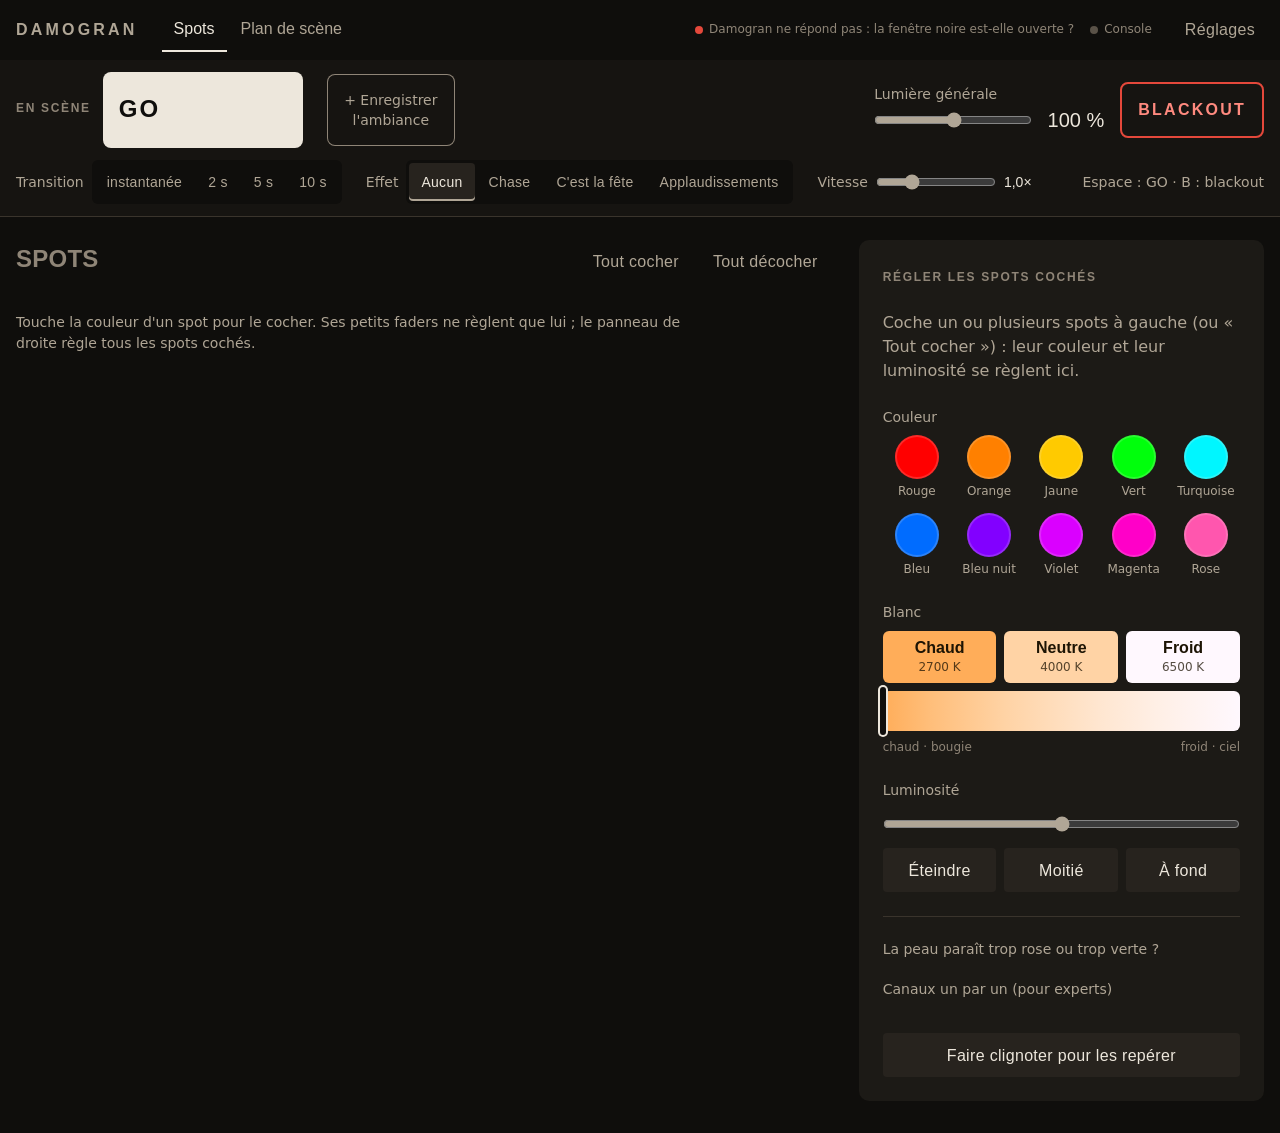
==== commit ec7f59b9: "UI : téléphone allégé, ambiances toujours enregistrables, ambre réservé au cochage - Téléphone : tra" ====
--- a/ui.html
+++ b/ui.html
@@ -77,7 +77,7 @@
   .seg button { min-height: 38px; border: 0; border-radius: 4px; background: transparent; color: var(--ink-2); cursor: pointer; font-family: var(--legend); font-size: var(--t-sm); letter-spacing: .02em; padding: 0 var(--s-3); white-space: nowrap; }
   .seg button[aria-pressed="true"], .seg button[aria-selected="true"] { background: var(--raised); color: var(--ink); box-shadow: inset 0 -2px 0 var(--ink-2); }
   .seg button:disabled { opacity: .45; cursor: not-allowed; }
-  input[type=range] { width: 100%; accent-color: var(--amber); height: 32px; margin: 0; }
+  input[type=range] { width: 100%; accent-color: var(--ink-2); height: 32px; margin: 0; }
 
   /* ---- en-tete : identite et navigation seulement ---- */
   header { display: flex; flex-wrap: wrap; align-items: center; gap: var(--s-2) var(--s-5);
@@ -105,7 +105,10 @@
   .now .name { font: 600 var(--t-lg)/1.15 var(--legend); overflow: hidden; text-overflow: ellipsis; white-space: nowrap; }
   .now .flags { display: flex; flex-wrap: wrap; gap: var(--s-1) var(--s-2); font-size: var(--t-xs); color: var(--ink-2); }
   .now .flags .fx { color: var(--ink); }
-  .cues { display: flex; gap: var(--s-2); align-items: stretch; overflow-x: auto; min-width: 0; flex: 1; padding: 2px; }
+  .cues { display: flex; gap: var(--s-2); align-items: stretch; min-width: 0; flex: 1; }
+  .cue-strip { position: relative; display: flex; gap: var(--s-2); overflow-x: auto; min-width: 0; padding: 2px; scrollbar-width: thin; }
+  .cue-strip.more-right { -webkit-mask-image: linear-gradient(to right, #000 calc(100% - 48px), transparent); mask-image: linear-gradient(to right, #000 calc(100% - 48px), transparent); }
+  .cues > .tile.add { margin: 2px 0; width: 128px; }
   .tile { flex: none; width: 150px; display: flex; border-radius: 8px; background: var(--surface); overflow: hidden; }
   .tile.on { box-shadow: inset 0 0 0 2px var(--ink); }
   .tile .pick { flex: 1; min-width: 0; min-height: 72px; display: flex; flex-direction: column; justify-content: center; gap: 6px; padding: var(--s-2) var(--s-3); background: none; border: 0; cursor: pointer; text-align: left; color: inherit; }
@@ -117,7 +120,7 @@
   .tile .mini i { width: 10px; height: 10px; border-radius: 50%; }
   .tile .edit { background: none; border: 0; width: 36px; color: var(--ink-3); cursor: pointer; font-size: var(--t-lg); }
   .tile .edit:hover { color: var(--ink); }
-  .tile.add { background: transparent; box-shadow: inset 0 0 0 1px var(--line); }
+  .tile.add { background: transparent; box-shadow: inset 0 0 0 1px var(--ink-3); }
   .tile.add button { width: 100%; min-height: 72px; background: none; border: 0; color: var(--ink-2); cursor: pointer; font-size: var(--t-sm); padding: var(--s-2); }
   .tile.add button:hover { color: var(--ink); }
   .safety { display: flex; align-items: center; gap: var(--s-4); }
@@ -128,6 +131,8 @@
     font: 600 var(--t-md)/1 var(--legend); letter-spacing: .14em; text-transform: uppercase; }
   .blackout[aria-pressed="true"] { background: var(--red); color: #fff; }
   .band-sub { grid-column: 1 / -1; display: flex; flex-wrap: wrap; align-items: center; gap: var(--s-2) var(--s-5); font-size: var(--t-sm); }
+  .band-opts { display: contents; }
+  .band-more { display: none; }
   .band-sub .grp { display: flex; align-items: center; gap: var(--s-2); }
   .band-sub input[type=range] { width: 120px; }
 
@@ -311,7 +316,27 @@
     .band-sub .seg { flex: 1; min-width: 0; display: flex; flex-wrap: wrap; }
     .band-sub .seg button { flex: 1 0 auto; }
     .band-sub input[type=range] { flex: 1; width: auto; }
-    .status .net { display: none; }
+    .status .chip > span:not(.dot) { position: absolute; width: 1px; height: 1px; overflow: hidden; clip: rect(0 0 0 0); white-space: nowrap; }
+    .status .chip { min-height: 44px; min-width: 44px; justify-content: center; }
+    .status .chip.net { min-width: 0; }
+    .status { flex-wrap: nowrap; gap: 0; }
+    nav.views a { white-space: nowrap; }
+    #fxButtons { display: grid; grid-auto-flow: row; grid-template-columns: 1fr 1fr; }
+    header { flex-wrap: nowrap; gap: var(--s-2); }
+    header h1 { display: none; }                       /* l'onglet dit deja ou l'on est */
+    nav.views a { padding: 0 var(--s-2); }
+    .status .dot { width: 10px; height: 10px; }
+    .band-sub { gap: var(--s-2); }
+    .band-more { display: flex; width: 100%; min-height: 44px; align-items: center; justify-content: space-between; gap: var(--s-2); padding: 0 var(--s-3); border: 0; border-radius: 6px; background: var(--surface); color: var(--ink-2); font: var(--t-sm)/1.2 var(--legend); text-align: left; cursor: pointer; }
+    .band-more[aria-expanded="true"] .chev { transform: rotate(180deg); }
+    .band-opts { display: none; }
+    .band-sub.open .band-opts { display: flex; flex-direction: column; gap: var(--s-3); width: 100%; }
+    .band-sub > .spacer, #goKey { display: none !important; }
+    .seg button { min-height: 44px; }
+    input[type=range] { height: 44px; }
+    .tile .edit { width: 44px; }
+    .cues > .tile.add { width: 96px; }
+    .card .minis .chans { display: none; }
     .selbar-m { position: sticky; top: 0; z-index: 15; background: var(--ground); padding: var(--s-2) 0; box-shadow: 0 8px 12px -8px #000; }
     .cards { grid-template-columns: repeat(2, minmax(0, 1fr)); gap: var(--s-2); }
     .settings { grid-template-columns: minmax(0, 1fr); gap: var(--s-4); }
@@ -349,7 +374,7 @@
       </div>
       <button class="go" id="goBtn" type="button"><b>GO</b><span id="goLabel"></span></button>
       <div class="cues" id="cues" aria-label="Ambiances enregistrées">
-        <div style="display:flex;gap:8px" id="sceneList"></div>
+        <div class="cue-strip" id="sceneList"></div>
         <div class="tile add"><button type="button" id="sceneNew">+ Enregistrer l'ambiance</button></div>
       </div>
     </div>
@@ -361,10 +386,13 @@
       </label>
       <button class="blackout" id="blackout" type="button" aria-pressed="false" title="Touche B">Blackout</button>
     </div>
-    <div class="band-sub">
+    <div class="band-sub" id="bandSub">
+      <button class="band-more" id="bandMore" type="button" aria-expanded="false" aria-controls="bandOpts"><span id="bandMoreTxt"></span><span aria-hidden="true" class="chev">▾</span></button>
+      <div class="band-opts" id="bandOpts">
       <span class="grp"><span class="hint" id="fadeLbl">Transition</span><span class="seg" role="group" aria-labelledby="fadeLbl" id="fades"></span></span>
       <span class="grp"><span class="hint" id="fxLbl">Effet</span><span class="seg" role="group" aria-labelledby="fxLbl" id="fxButtons"></span></span>
       <label class="grp" id="fxSpeedRow"><span class="hint">Vitesse</span><input type="range" id="fxSpeed" min="0.25" max="3" step="0.05" value="1"><span class="num" id="fxSpeedOut">1,0×</span></label>
+      </div>
       <span class="spacer"></span>
       <span class="hint" id="goKey">Espace : GO · B : blackout</span>
     </div>
@@ -874,6 +902,11 @@
         el("span", { class: "nm" }, s.name), mini),
       el("button", { class: "edit", type: "button", "aria-label": "Modifier " + s.name, title: "Renommer, remplacer ou supprimer", onclick: () => openSceneDlg(s) }, "⋯")));
   });
+  // garder l'ambiance en scene visible dans la bande, sans faire defiler la page
+  const on = list.querySelector(".tile.on");
+  if (on && (on.offsetLeft < list.scrollLeft || on.offsetLeft + on.offsetWidth > list.scrollLeft + list.clientWidth))
+    list.scrollLeft = on.offsetLeft - list.clientWidth / 2 + on.offsetWidth / 2;
+  stripFade();
 }
 function sceneApi(body) { return api("/api/scene", body).then(poll).catch(e => alert("Erreur : " + e.message)); }
 function recallScene(id) { sceneApi({ action: "recall", id, fade: state.fade }); }
@@ -1133,7 +1166,22 @@
   const sp = $("fxSpeed");
   if (state.effect && document.activeElement !== sp) sp.value = state.effect.speed;
   $("fxSpeedOut").textContent = (+sp.value).toFixed(1).replace(".", ",") + "×";
-}
+  // telephone : transition et effet replies, mais leur etat reste lisible sur le bouton
+  const fade = (FADES.find(f => +f[0] === +state.fade) || [, state.fade + " s"])[1];
+  const fx = state.effect ? (FX.find(f => f[0] === state.effect.name) || [, state.effect.name])[1] : "aucun";
+  $("bandMoreTxt").textContent = `Transition : ${fade} · Effet : ${fx}`;
+}
+$("bandMore").onclick = () => {
+  const open = $("bandSub").classList.toggle("open");
+  $("bandMore").setAttribute("aria-expanded", String(open));
+};
+// bande des ambiances : fondu a droite tant qu'il en reste a voir
+function stripFade() {
+  const s = $("sceneList");
+  s.classList.toggle("more-right", s.scrollLeft + s.clientWidth < s.scrollWidth - 2);
+}
+$("sceneList").addEventListener("scroll", stripFade, { passive: true });
+window.addEventListener("resize", stripFade);
 
 /* ---------- reglages ---------- */
 function showPane(p) {
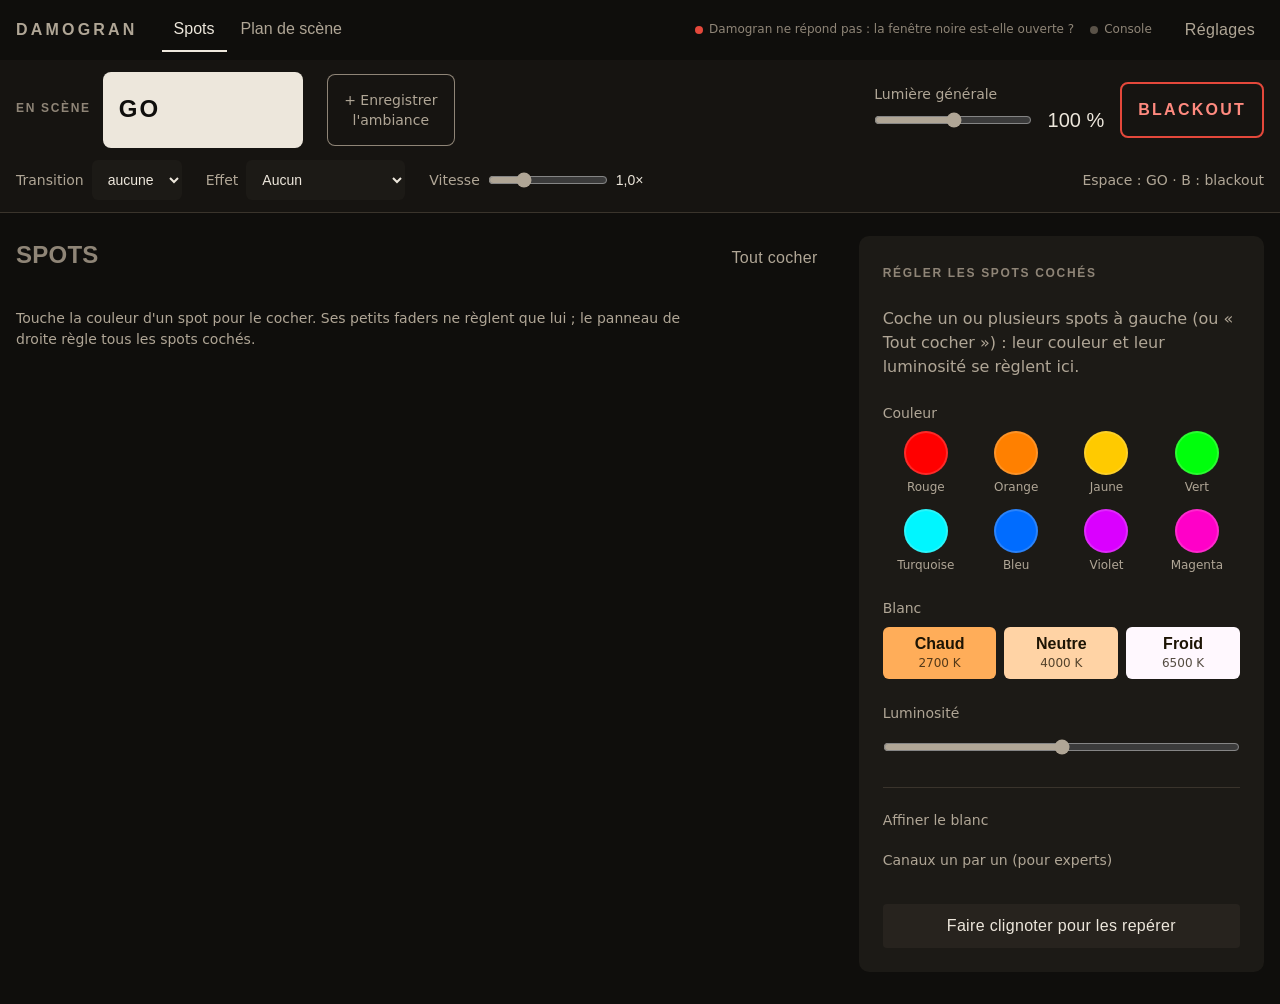
==== commit 80f886c1: "UI : moins de boutons (KISS) - Transition et effet : deux menus déroulants au lieu de 8 boutons   (p" ====
--- a/ui.html
+++ b/ui.html
@@ -131,8 +131,7 @@
     font: 600 var(--t-md)/1 var(--legend); letter-spacing: .14em; text-transform: uppercase; }
   .blackout[aria-pressed="true"] { background: var(--red); color: #fff; }
   .band-sub { grid-column: 1 / -1; display: flex; flex-wrap: wrap; align-items: center; gap: var(--s-2) var(--s-5); font-size: var(--t-sm); }
-  .band-opts { display: contents; }
-  .band-more { display: none; }
+  .pick-sel { min-height: 40px; padding: 0 var(--s-3); border: 0; border-radius: 6px; background: var(--surface); color: var(--ink); font: var(--t-sm)/1.2 var(--legend); cursor: pointer; }
   .band-sub .grp { display: flex; align-items: center; gap: var(--s-2); }
   .band-sub input[type=range] { width: 120px; }
 
@@ -193,7 +192,7 @@
   .tools .body { display: flex; flex-direction: column; gap: var(--s-5); }
   .group { display: flex; flex-direction: column; gap: var(--s-2); }
   .row2 { display: flex; justify-content: space-between; align-items: baseline; gap: var(--s-2); }
-  .sws { display: grid; grid-template-columns: repeat(5, minmax(0, 1fr)); gap: var(--s-3) var(--s-1); }
+  .sws { display: grid; grid-template-columns: repeat(4, minmax(0, 1fr)); gap: var(--s-3) var(--s-1); }
   .sw { display: flex; flex-direction: column; align-items: center; gap: 4px; background: none; border: 0; padding: 0; cursor: pointer; color: var(--ink-2); font-size: var(--t-xs); }
   .sw i { width: 44px; height: 44px; border-radius: 50%; display: block; box-shadow: inset 0 0 0 2px rgba(237,231,220,.18); }
   .sw:hover i { box-shadow: inset 0 0 0 2px var(--ink); }
@@ -203,7 +202,6 @@
   .temp { position: relative; height: 40px; border-radius: 6px; cursor: ew-resize; touch-action: none; }
   .temp .mark { position: absolute; top: -4px; bottom: -4px; width: 6px; margin-left: -3px; border-radius: 3px; background: var(--ground); box-shadow: 0 0 0 2px var(--ink); pointer-events: none; }
   .scale { display: flex; justify-content: space-between; font-size: var(--t-xs); color: var(--ink-3); }
-  .lvls { display: grid; grid-template-columns: repeat(3, minmax(0, 1fr)); gap: var(--s-2); }
   details.more { border-top: 1px solid var(--line); padding-top: var(--s-3); }
   details.more + details.more { border-top: 0; padding-top: 0; }
   details.more summary { cursor: pointer; font-size: var(--t-sm); color: var(--ink-2); min-height: 40px; display: flex; align-items: center; }
@@ -311,28 +309,21 @@
     .go { width: 100%; min-height: 64px; order: 2; }
     .now { max-width: none; order: 1; }
     .cues { order: 3; flex-basis: 100%; }
-    .band-sub .grp { width: 100%; }
-    .band-sub .grp > .hint { flex: none; width: 76px; }
-    .band-sub .seg { flex: 1; min-width: 0; display: flex; flex-wrap: wrap; }
-    .band-sub .seg button { flex: 1 0 auto; }
+    .band-sub .grp { flex: 1 1 140px; min-width: 0; }
+    .band-sub .pick-sel { flex: 1; min-width: 0; min-height: 44px; }
+    #fxSpeedRow { flex-basis: 100%; }
     .band-sub input[type=range] { flex: 1; width: auto; }
     .status .chip > span:not(.dot) { position: absolute; width: 1px; height: 1px; overflow: hidden; clip: rect(0 0 0 0); white-space: nowrap; }
     .status .chip { min-height: 44px; min-width: 44px; justify-content: center; }
     .status .chip.net { min-width: 0; }
     .status { flex-wrap: nowrap; gap: 0; }
     nav.views a { white-space: nowrap; }
-    #fxButtons { display: grid; grid-auto-flow: row; grid-template-columns: 1fr 1fr; }
     header { flex-wrap: nowrap; gap: var(--s-2); }
     header h1 { display: none; }                       /* l'onglet dit deja ou l'on est */
     nav.views a { padding: 0 var(--s-2); }
     .status .dot { width: 10px; height: 10px; }
-    .band-sub { gap: var(--s-2); }
-    .band-more { display: flex; width: 100%; min-height: 44px; align-items: center; justify-content: space-between; gap: var(--s-2); padding: 0 var(--s-3); border: 0; border-radius: 6px; background: var(--surface); color: var(--ink-2); font: var(--t-sm)/1.2 var(--legend); text-align: left; cursor: pointer; }
-    .band-more[aria-expanded="true"] .chev { transform: rotate(180deg); }
-    .band-opts { display: none; }
-    .band-sub.open .band-opts { display: flex; flex-direction: column; gap: var(--s-3); width: 100%; }
+    .band-sub { gap: var(--s-2) var(--s-3); }
     .band-sub > .spacer, #goKey { display: none !important; }
-    .seg button { min-height: 44px; }
     input[type=range] { height: 44px; }
     .tile .edit { width: 44px; }
     .cues > .tile.add { width: 96px; }
@@ -387,12 +378,9 @@
       <button class="blackout" id="blackout" type="button" aria-pressed="false" title="Touche B">Blackout</button>
     </div>
     <div class="band-sub" id="bandSub">
-      <button class="band-more" id="bandMore" type="button" aria-expanded="false" aria-controls="bandOpts"><span id="bandMoreTxt"></span><span aria-hidden="true" class="chev">▾</span></button>
-      <div class="band-opts" id="bandOpts">
-      <span class="grp"><span class="hint" id="fadeLbl">Transition</span><span class="seg" role="group" aria-labelledby="fadeLbl" id="fades"></span></span>
-      <span class="grp"><span class="hint" id="fxLbl">Effet</span><span class="seg" role="group" aria-labelledby="fxLbl" id="fxButtons"></span></span>
+      <label class="grp"><span class="hint">Transition</span><select class="pick-sel" id="fades"></select></label>
+      <label class="grp"><span class="hint">Effet</span><select class="pick-sel" id="fxSel"></select></label>
       <label class="grp" id="fxSpeedRow"><span class="hint">Vitesse</span><input type="range" id="fxSpeed" min="0.25" max="3" step="0.05" value="1"><span class="num" id="fxSpeedOut">1,0×</span></label>
-      </div>
       <span class="spacer"></span>
       <span class="hint" id="goKey">Espace : GO · B : blackout</span>
     </div>
@@ -407,7 +395,6 @@
         <span class="count" id="selCount" role="status"></span>
         <span class="spacer"></span>
         <button class="btn text" type="button" id="selAll">Tout cocher</button>
-        <button class="btn text" type="button" id="selNone">Tout décocher</button>
         <button class="btn primary" type="button" id="gotoTools" hidden>Régler ↓</button>
       </div>
 
@@ -460,19 +447,19 @@
           <div class="group">
             <span class="row2"><span class="label">Blanc</span><span class="hint" id="kOut"></span></span>
             <div class="quick" id="quickWhites"></div>
-            <div class="temp" id="temp" role="slider" tabindex="0" aria-label="Température du blanc, de chaud à froid" aria-valuemin="2700" aria-valuemax="6500"><span class="mark" id="tempMark"></span></div>
-            <span class="scale"><span>chaud · bougie</span><span>froid · ciel</span></span>
           </div>
           <div class="group">
             <label for="selDim" class="row2"><span class="label">Luminosité</span><span class="num" style="font-size:var(--t-lg)" id="selDimOut"></span></label>
             <input type="range" id="selDim" min="0" max="255">
-            <div class="lvls"><button class="btn" type="button" id="selOff">Éteindre</button><button class="btn" type="button" id="selHalf">Moitié</button><button class="btn" type="button" id="selFull">À fond</button></div>
           </div>
           <div>
             <details class="more" id="tintBox">
-              <summary>La peau paraît trop rose ou trop verte ?</summary>
+              <summary>Affiner le blanc</summary>
               <div class="inner">
-                <label for="tint" class="row2"><span class="label">Correction du blanc</span><span id="tintOut" class="hint" style="color:var(--ink)"></span></label>
+                <span class="label">Plus chaud ou plus froid</span>
+                <div class="temp" id="temp" role="slider" tabindex="0" aria-label="Température du blanc, de chaud à froid" aria-valuemin="2700" aria-valuemax="6500"><span class="mark" id="tempMark"></span></div>
+                <span class="scale"><span>chaud · bougie</span><span>froid · ciel</span></span>
+                <label for="tint" class="row2"><span class="label">Peau trop verte ou trop rose</span><span id="tintOut" class="hint" style="color:var(--ink)"></span></label>
                 <input type="range" id="tint" min="-100" max="100" value="0">
                 <span class="scale"><span>plus vert</span><span>plus rose</span></span>
               </div>
@@ -597,7 +584,7 @@
 <script>
 const PRESETS = [
   ["Rouge", 255, 0, 0], ["Orange", 255, 110, 0], ["Jaune", 255, 220, 0], ["Vert", 0, 255, 0], ["Turquoise", 0, 255, 200],
-  ["Bleu", 0, 60, 255], ["Bleu nuit", 30, 0, 170], ["Violet", 140, 0, 255], ["Magenta", 255, 0, 190], ["Rose", 255, 70, 130],
+  ["Bleu", 0, 60, 255], ["Violet", 140, 0, 255], ["Magenta", 255, 0, 190],
 ];
 const QUICK_WHITES = [[2700, "Chaud"], [4000, "Neutre"], [6500, "Froid"]];
 const KMIN = 2700, KMAX = 6500;
@@ -605,7 +592,7 @@
 const CHANNELS = [["r", "Rouge", "#ff3b30"], ["g", "Vert", "#34d058"], ["b", "Bleu", "#3b6bff"], ["l", "Lime", "#c6dd3c", "L"], ["w", "Blanc", "#e8e2d6", "W"], ["a", "Ambre", "#ffa31a", "A"], ["u", "UV", "#9b6bff", "U"]];
 const SHORT = { r: "R", g: "V", b: "B", l: "L", w: "W", a: "A", u: "UV" };
 const FX = [["chase", "Chase"], ["party", "C'est la fête"], ["applause", "Applaudissements"]];
-const FADES = [[0, "instantanée"], [2, "2 s"], [5, "5 s"], [10, "10 s"]];
+const FADES = [[0, "aucune"], [2, "2 s"], [5, "5 s"], [10, "10 s"]];
 const CHECK = '<svg viewBox="0 0 14 14" fill="none" stroke="currentColor" stroke-width="2.4" aria-hidden="true"><path d="M2.5 7.5l3 3 6-7"/></svg>';
 
 let config = null, state = null, input = null, selected = new Set();
@@ -883,7 +870,7 @@
   $("goBtn").disabled = !next;
   $("goLabel").textContent = next ? `suivante : ${next.name}` : "enregistre d'abord une ambiance";
   $("goKey").hidden = !pref("keys", true);
-  for (const b of $("fades").children) b.setAttribute("aria-pressed", String(+b.dataset.f === +state.fade));
+  if (document.activeElement !== $("fades")) $("fades").value = String(state.fade);
   const key = JSON.stringify([scenes.map(s => [s.id, s.name, s.fixtures]), live, next && next.id, config.fixtures.map(f => f.id)]);
   if (key === scenesKey) return;
   scenesKey = key;
@@ -912,11 +899,8 @@
 function recallScene(id) { sceneApi({ action: "recall", id, fade: state.fade }); }
 const go = () => { if (nextScene()) sceneApi({ action: "go", after: lastScene }); };
 $("goBtn").onclick = go;
-for (const [v, label] of FADES) {
-  const b = el("button", { type: "button", "data-f": v, "aria-pressed": "false" }, label);
-  b.onclick = () => sceneApi({ action: "fade", fade: v });
-  $("fades").append(b);
-}
+for (const [v, label] of FADES) $("fades").append(el("option", { value: v }, label));
+$("fades").onchange = e => sceneApi({ action: "fade", fade: +e.target.value });
 function openSceneDlg(sc) {
   const dlg = $("sceneDlg"), btns = $("sceneDlgBtns");
   $("sceneDlgTitle").textContent = sc ? sc.name : "Nouvelle ambiance";
@@ -937,8 +921,8 @@
 /* ---------- en-tete et selection ---------- */
 $("master").oninput = e => { state.master = +e.target.value; queue({ master: state.master }); render(); };
 $("blackout").onclick = toggleBlackout;
-$("selAll").onclick = () => { allIds().forEach(id => selected.add(id)); render(); };
-$("selNone").onclick = () => { selected.clear(); render(); };
+// un seul bouton : tout cocher, ou tout decocher des qu'un spot est coche
+$("selAll").onclick = () => { if (selected.size) selected.clear(); else allIds().forEach(id => selected.add(id)); render(); };
 const narrow = matchMedia("(max-width: 760px)");
 narrow.addEventListener("change", () => render());
 $("gotoTools").onclick = () => { $("tools").scrollIntoView({ behavior: calm ? "auto" : "smooth" }); $("selDim").focus({ preventScroll: true }); };
@@ -952,7 +936,7 @@
     : `${n} spot${n > 1 ? "s" : ""} coché${n > 1 ? "s" : ""} : ${names.join(", ")}`;
   $("selCount").classList.toggle("has", n > 0);
   $("secTitle").textContent = view === "plan" ? "Plan de scène" : "Spots";
-  $("selNone").disabled = n === 0; $("selAll").disabled = n === config.fixtures.length;
+  $("selAll").textContent = n ? "Tout décocher" : "Tout cocher";
   $("gotoTools").hidden = n === 0 || !narrow.matches;   // sur telephone, le panneau est sous les cartes
 }
 
@@ -1123,9 +1107,6 @@
 });
 $("tint").oninput = e => { const st = state.fixtures[sel()[0]] || {}; applyWhite(sel(), st.k || 3200, +e.target.value); };
 $("selDim").oninput = e => setDim(sel(), +e.target.value);
-$("selOff").onclick = () => setDim(sel(), 0);
-$("selHalf").onclick = () => setDim(sel(), 128);
-$("selFull").onclick = () => setDim(sel(), 255);
 $("identify").onclick = () => queue({ identify: sel() });
 function renderTools() {
   const ids = sel(), n = ids.length, names = ids.map(id => fxById(id).name);
@@ -1152,29 +1133,21 @@
 }
 
 /* ---------- effets ---------- */
-$("fxButtons").append(Object.assign(el("button", { type: "button", id: "fxStop", "aria-pressed": "true" }, "Aucun"), { onclick: () => { state.effect = null; queue({ effect: null }); render(); } }));
-for (const [id, label] of FX) {
-  const b = el("button", { type: "button", "data-fx": id, "aria-pressed": "false" }, label);
-  b.onclick = () => { state.effect = state.effect && state.effect.name === id ? null : { name: id, speed: +$("fxSpeed").value }; if (state.effect) fxPhase = 0; queue({ effect: state.effect }); render(); };
-  $("fxButtons").append(b);
-}
+$("fxSel").append(el("option", { value: "" }, "Aucun"), ...FX.map(([id, label]) => el("option", { value: id }, label)));
+$("fxSel").onchange = e => {
+  const id = e.target.value;
+  state.effect = id ? { name: id, speed: +$("fxSpeed").value } : null;
+  if (state.effect) fxPhase = 0;
+  queue({ effect: state.effect }); render();
+};
 $("fxSpeed").oninput = e => { if (state.effect) { state.effect.speed = +e.target.value; queue({ effect: state.effect }); } renderFx(); };
 function renderFx() {
-  for (const b of $("fxButtons").querySelectorAll("[data-fx]")) b.setAttribute("aria-pressed", String(!!state.effect && state.effect.name === b.dataset.fx));
-  $("fxStop").setAttribute("aria-pressed", String(!state.effect));
+  if (document.activeElement !== $("fxSel")) $("fxSel").value = state.effect ? state.effect.name : "";
   $("fxSpeedRow").hidden = !state.effect;   // la vitesse n'apparait que quand un effet tourne
   const sp = $("fxSpeed");
   if (state.effect && document.activeElement !== sp) sp.value = state.effect.speed;
   $("fxSpeedOut").textContent = (+sp.value).toFixed(1).replace(".", ",") + "×";
-  // telephone : transition et effet replies, mais leur etat reste lisible sur le bouton
-  const fade = (FADES.find(f => +f[0] === +state.fade) || [, state.fade + " s"])[1];
-  const fx = state.effect ? (FX.find(f => f[0] === state.effect.name) || [, state.effect.name])[1] : "aucun";
-  $("bandMoreTxt").textContent = `Transition : ${fade} · Effet : ${fx}`;
-}
-$("bandMore").onclick = () => {
-  const open = $("bandSub").classList.toggle("open");
-  $("bandMore").setAttribute("aria-expanded", String(open));
-};
+}
 // bande des ambiances : fondu a droite tant qu'il en reste a voir
 function stripFade() {
   const s = $("sceneList");
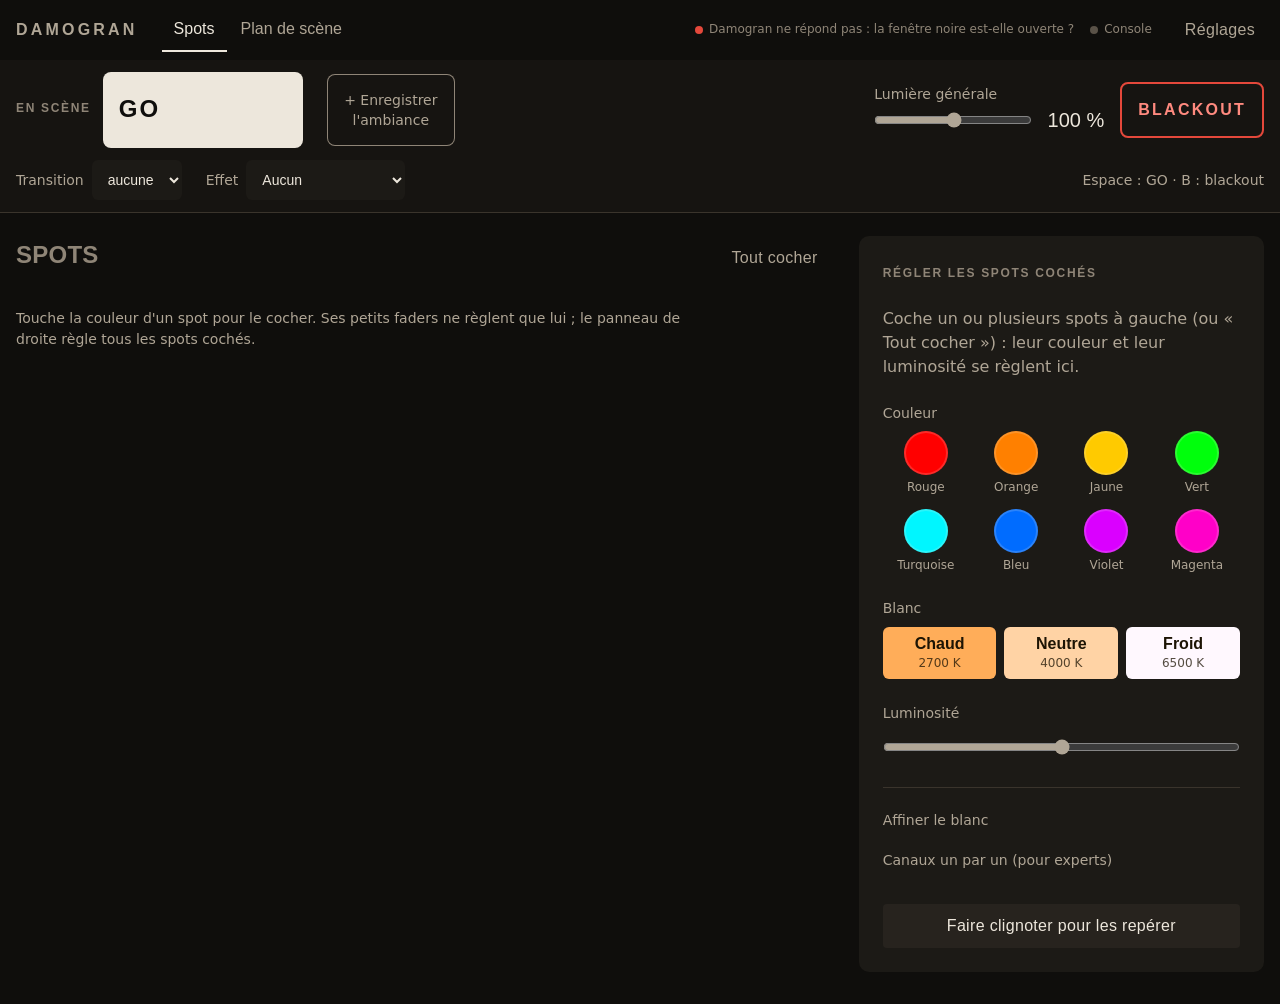
==== commit ede3b725: "Télécommande téléphone en P2P avec QR code Le PC de régie (l'onglet Damogran ouvert en local) s'insc" ====
--- a/ui.html
+++ b/ui.html
@@ -131,6 +131,7 @@
     font: 600 var(--t-md)/1 var(--legend); letter-spacing: .14em; text-transform: uppercase; }
   .blackout[aria-pressed="true"] { background: var(--red); color: #fff; }
   .band-sub { grid-column: 1 / -1; display: flex; flex-wrap: wrap; align-items: center; gap: var(--s-2) var(--s-5); font-size: var(--t-sm); }
+  nav.views a.m-only { display: none; }
   .pick-sel { min-height: 40px; padding: 0 var(--s-3); border: 0; border-radius: 6px; background: var(--surface); color: var(--ink); font: var(--t-sm)/1.2 var(--legend); cursor: pointer; }
   .band-sub .grp { display: flex; align-items: center; gap: var(--s-2); }
   .band-sub input[type=range] { width: 120px; }
@@ -244,6 +245,9 @@
   .subnav button { min-height: 44px; text-align: left; padding: 0 var(--s-3); border-radius: 6px; background: transparent; border: 0; color: var(--ink-2); cursor: pointer; font-size: var(--t-md); box-shadow: inset 2px 0 0 transparent; }
   .subnav button[aria-current="true"] { background: var(--surface); color: var(--ink); box-shadow: inset 2px 0 0 var(--ink); }
   .pane { min-width: 0; display: flex; flex-direction: column; gap: var(--s-5); }
+  .qr { align-self: flex-start; background: #fff; border-radius: 8px; padding: var(--s-2); line-height: 0; }
+  .qr svg { display: block; max-width: min(300px, 70vw); height: auto; }
+  #rcLink { color: var(--ink); word-break: break-all; }
   .pane h3 { margin: 0; font: 600 var(--t-2xl)/1.1 var(--legend); letter-spacing: .01em; }
   .card-box { background: var(--surface); border-radius: var(--r-card); padding: var(--s-4) var(--s-5); display: flex; flex-direction: column; gap: var(--s-3); }
   .help { font-size: var(--t-sm); color: var(--ink-2); margin: 0; max-width: 75ch; line-height: 1.5; }
@@ -305,6 +309,25 @@
   }
   @media (max-width: 760px) {
     .band { position: static; }
+    nav.views a.m-only { display: inline-flex; }
+    .d-only { display: none; }
+    #settingsLink { padding-left: var(--s-2); padding-right: var(--s-2); }
+    body:not([data-view="ambiances"]) .band { display: none; }       /* telephone : la regie a sa page */
+    body[data-view="ambiances"] #main { display: none; }
+    body[data-view="ambiances"] .band { box-shadow: none; background: transparent; }
+    body[data-view="ambiances"] .go { min-height: 96px; }
+    body[data-view="ambiances"] .go b { font-size: var(--t-2xl); }
+    body[data-view="ambiances"] .cues { flex-direction: column; }
+    body[data-view="ambiances"] .cue-strip { flex-direction: column; overflow: visible; }
+    body[data-view="ambiances"] .cue-strip.more-right { -webkit-mask-image: none; mask-image: none; }
+    body[data-view="ambiances"] .tile { width: 100%; }
+    body[data-view="ambiances"] .tile .pick { min-height: 64px; flex-direction: row; align-items: center; justify-content: flex-start; gap: var(--s-3); }
+    body[data-view="ambiances"] .tile .top { width: auto; flex: none; min-width: 20px; }
+    body[data-view="ambiances"] .tile .nm { flex: 1; order: 1; font-size: var(--t-md); }
+    body[data-view="ambiances"] .tile .mini { order: 2; }
+    body[data-view="ambiances"] .tile .top { order: 3; }
+    body[data-view="ambiances"] .cues > .tile.add { width: 100%; margin: 0; }
+    body[data-view="ambiances"] .cues > .tile.add button { min-height: 56px; }
     .show { flex-wrap: wrap; }
     .go { width: 100%; min-height: 64px; order: 2; }
     .now { max-width: none; order: 1; }
@@ -343,13 +366,15 @@
 <header>
   <h1>Damogran</h1>
   <nav class="views" aria-label="Écrans">
+    <a href="#ambiances" data-view="ambiances" class="m-only">Ambiances</a>
     <a href="#spots" data-view="spots">Spots</a>
-    <a href="#plan" data-view="plan">Plan de scène</a>
+    <a href="#plan" data-view="plan">Plan<span class="d-only">&nbsp;de scène</span></a>
   </nav>
   <span class="spacer"></span>
   <div class="status">
     <span class="chip net" role="status"><span class="dot" id="dot"></span><span id="statusText">connexion…</span></span>
     <a class="chip" href="#reglages/console"><span class="dot" id="consoleDot"></span><span id="consoleText">Console</span></a>
+    <a class="chip" href="#reglages/phone" id="rcChip" hidden><span class="dot ok"></span><span id="rcChipText">Téléphone</span></a>
   </div>
   <a class="btn text" href="#reglages" id="settingsLink">Réglages</a>
 </header>
@@ -380,7 +405,7 @@
     <div class="band-sub" id="bandSub">
       <label class="grp"><span class="hint">Transition</span><select class="pick-sel" id="fades"></select></label>
       <label class="grp"><span class="hint">Effet</span><select class="pick-sel" id="fxSel"></select></label>
-      <label class="grp" id="fxSpeedRow"><span class="hint">Vitesse</span><input type="range" id="fxSpeed" min="0.25" max="3" step="0.05" value="1"><span class="num" id="fxSpeedOut">1,0×</span></label>
+      <label class="grp" id="fxSpeedRow" hidden><span class="hint">Vitesse</span><input type="range" id="fxSpeed" min="0.25" max="3" step="0.05" value="1"><span class="num" id="fxSpeedOut">1,0×</span></label>
       <span class="spacer"></span>
       <span class="hint" id="goKey">Espace : GO · B : blackout</span>
     </div>
@@ -482,6 +507,7 @@
         <button type="button" data-pane="fixtures">Projecteurs</button>
         <button type="button" data-pane="console">Console &amp; MIDI</button>
         <button type="button" data-pane="network">Réseau Art-Net</button>
+        <button type="button" data-pane="phone">Téléphone</button>
         <button type="button" data-pane="keys">Clavier</button>
         <a class="btn quiet" href="#spots" style="margin-top:12px">← Retour aux spots</a>
       </nav>
@@ -564,6 +590,21 @@
         </div>
       </div>
 
+      <div class="pane" data-pane="phone" hidden>
+        <h3>Télécommande téléphone</h3>
+        <p class="help" id="rcOnPhone" hidden>Tu es sur la télécommande : elle s'active et se règle sur le PC de régie.</p>
+        <p class="help" id="rcNotHere" hidden>La télécommande s'active depuis le PC de régie, dans Damogran ouvert à l'adresse <code>127.0.0.1</code>.</p>
+        <div id="rcBox" style="display:flex;flex-direction:column;gap:var(--s-4)">
+          <p class="help" style="margin:0">Pilote depuis ton téléphone, même en 4G/5G : active, puis scanne le code. Ce PC doit avoir Internet, et cette page doit rester ouverte (en arrière-plan, ça va).</p>
+          <div class="form"><label>Adresse de la page télécommande <input type="url" id="rcPage" placeholder="https://damogran.pages.dev/" spellcheck="false"></label></div>
+          <div class="row"><button class="btn primary" id="rcToggle" type="button">Activer</button><button class="btn" id="rcNew" type="button" hidden>Nouveau code</button></div>
+          <p class="help" role="status" id="rcStatus" style="margin:0;color:var(--ink)"></p>
+          <div class="qr" id="rcQr" hidden></div>
+          <p class="help" id="rcLinkRow" hidden style="margin:0">Ou ouvre ce lien sur le téléphone : <a id="rcLink" target="_blank" rel="noopener"></a></p>
+          <p class="help" style="margin:0">Le code donne la main sur la lumière : ne le montre qu'aux gens de confiance. « Nouveau code » déconnecte les téléphones et rend l'ancien inutilisable.</p>
+        </div>
+      </div>
+
       <div class="pane" data-pane="keys" hidden>
         <h3>Clavier</h3>
         <label class="switch"><input type="checkbox" id="keysOn"> Raccourcis clavier</label>
@@ -741,8 +782,10 @@
 };
 
 /* ---------- reseau ---------- */
+// sur la telecommande, chaque appel passe par le canal P2P ouvert par la page qui nous heberge
+const REMOTE = (() => { try { return (window.parent !== window && window.parent.damoRemote) || null; } catch (e) { return null; } })();
 async function api(path, body) {
-  const r = await fetch(path, body === undefined ? {} : { method: "POST", headers: { "Content-Type": "application/json" }, body: JSON.stringify(body) });
+  const r = await (REMOTE ? REMOTE.fetch : fetch)(path, body === undefined ? {} : { method: "POST", headers: { "Content-Type": "application/json" }, body: JSON.stringify(body) });
   const j = await r.json();
   if (!r.ok) throw new Error(j.error || r.status);
   return j;
@@ -782,17 +825,23 @@
     if (snap.error) setStatus("err", snap.error);
     else setStatus(snap.packets !== lastPackets ? "ok" : "err", `Art-Net vers ${config.target_ip}`);
     lastPackets = snap.packets;
-  } catch (e) { setStatus("err", "Damogran ne répond pas : la fenêtre noire est-elle ouverte ?"); }
+    rcSync();
+  } catch (e) { setStatus("err", REMOTE ? "La régie ne répond pas (connexion perdue ?)" : "Damogran ne répond pas : la fenêtre noire est-elle ouverte ?"); }
   pollTimer = setTimeout(poll, fast ? 150 : 1000);   // plus rapide pendant un fondu ou en reglage console
 }
 function setStatus(kind, txt) { $("dot").className = "dot " + kind; $("statusText").textContent = txt; }
 
 /* ---------- vues ---------- */
 let view = "spots", pane = "fixtures";
+const narrow = matchMedia("(max-width: 760px)");
 function route() {
-  const [v, p] = (location.hash.slice(1) || "spots").split("/");
+  // sur telephone, les ambiances ont leur page (c'est elle qui sert pendant le spectacle) ;
+  // sur ordinateur, elles sont dans la bande regie, au-dessus des spots
+  const [v, p] = (location.hash.slice(1) || (narrow.matches ? "ambiances" : "spots")).split("/");
   const prev = view;
-  view = ["spots", "plan", "reglages"].includes(v) ? v : "spots";
+  view = ["ambiances", "spots", "plan", "reglages"].includes(v) ? v : "spots";
+  if (view === "ambiances" && !narrow.matches) view = "spots";
+  document.body.dataset.view = view;
   $("work").hidden = view === "reglages"; $("view-reglages").hidden = view !== "reglages";
   $("view-spots").hidden = view !== "spots"; $("view-plan").hidden = view !== "plan";
   for (const a of document.querySelectorAll("nav.views a")) {
@@ -923,8 +972,7 @@
 $("blackout").onclick = toggleBlackout;
 // un seul bouton : tout cocher, ou tout decocher des qu'un spot est coche
 $("selAll").onclick = () => { if (selected.size) selected.clear(); else allIds().forEach(id => selected.add(id)); render(); };
-const narrow = matchMedia("(max-width: 760px)");
-narrow.addEventListener("change", () => render());
+narrow.addEventListener("change", () => route());
 $("gotoTools").onclick = () => { $("tools").scrollIntoView({ behavior: calm ? "auto" : "smooth" }); $("selDim").focus({ preventScroll: true }); };
 function renderHeader() {
   if (document.activeElement !== $("master")) $("master").value = state.master;
@@ -1156,9 +1204,135 @@
 $("sceneList").addEventListener("scroll", stripFade, { passive: true });
 window.addEventListener("resize", stripFade);
 
+/* ---------- telecommande telephone (P2P) ----------
+   Le PC de regie (cette page, ouverte en local) s'inscrit sur le relais PeerJS et attend les telephones.
+   Le telephone ouvre la page statique (remote/index.html), s'y connecte en WebRTC, envoie la cle du QR code,
+   recoit cette interface et la fait tourner : chaque appel /api passe ensuite par le canal de donnees.
+   Le relais ne sert qu'a la mise en relation ; la lumiere passe en direct (ou par un TURN si le reseau bloque). */
+const CDN = {
+  peer: ["https://cdn.jsdelivr.net/npm/peerjs@1.5.5/dist/peerjs.min.js", "sha384-x0YgkOr/3UOZP2CRDxGW9e0Q+2Qjyr3uJrm4xU32Y7ZCNAo7Cc7bjhrZMi/dwczu"],
+  qr: ["https://cdn.jsdelivr.net/npm/qrcode-generator@1.4.4/qrcode.js", "sha384-8FWZA6BGMXhsfO+BLtrJK0We6gg5o1JyO8xQm6peWDEUs17ACA5ziE/NIAkl9z2k"],
+};
+const scripts = {};
+function loadScript([src, integrity]) {
+  return scripts[src] = scripts[src] || new Promise((ok, ko) => {
+    const s = el("script", { src, integrity, crossorigin: "anonymous" });
+    s.onload = ok; s.onerror = () => { delete scripts[src]; s.remove(); ko(new Error("pas d'Internet")); };
+    document.head.append(s);
+  });
+}
+const RC_API = new Set(["/api/state", "/api/config", "/api/input", "/api/layout", "/api/midi", "/api/scene", "/api/discover"]);
+const rcHost = !REMOTE && ["127.0.0.1", "localhost", "[::1]"].includes(location.hostname);
+const rc = { id: "", peer: null, conns: new Set(), status: "", err: false, retry: null, qrUrl: null };
+const rcCfg = () => (config && config.remote) || {};
+const rnd = n => Array.from(crypto.getRandomValues(new Uint8Array(n)), b => "abcdefghijkmnpqrstuvwxyz23456789"[b % 32]).join("");
+const rcSet = (txt, err = false) => { rc.status = txt; rc.err = err; renderPhone(); };
+function rcSync() {
+  const r = rcCfg(), want = rcHost && r.on && r.id && r.key ? r.id : "";
+  if (want !== rc.id) { rcStop(); if (want) rcStart(want); }
+  renderPhone();
+}
+function rcStop() {
+  clearTimeout(rc.retry);
+  for (const c of rc.conns) try { c.close(); } catch (e) { }
+  rc.conns.clear();
+  if (rc.peer) try { rc.peer.destroy(); } catch (e) { }
+  rc.peer = null; rc.id = ""; rc.status = ""; rc.err = false;
+}
+function rcRetry() {
+  const id = rc.id; clearTimeout(rc.retry);
+  rc.retry = setTimeout(() => { if (rc.id === id) { rcStop(); rcStart(id); } }, 15000);
+}
+async function rcStart(id) {
+  rc.id = id; rcSet("Connexion au relais…");
+  try { await loadScript(CDN.peer); }
+  catch (e) { if (rc.id === id) { rcSet("Ce PC n'a pas Internet : la télécommande ne peut pas démarrer. Nouvel essai dans 15 s.", true); rcRetry(); } return; }
+  if (rc.id !== id) return;
+  const peer = rc.peer = new Peer(id, window.DAMO_PEER || {});
+  peer.on("open", () => { if (rc.peer === peer) rcSet("Prête : scanne le code avec le téléphone."); });
+  peer.on("connection", c => rcAccept(c));
+  peer.on("disconnected", () => {
+    if (rc.peer !== peer || peer.destroyed) return;
+    rcSet("Relais perdu, reconnexion…", true);
+    setTimeout(() => { if (rc.peer === peer && !peer.destroyed && peer.disconnected) peer.reconnect(); }, 3000);
+  });
+  peer.on("error", e => {
+    if (rc.peer !== peer || e.type === "peer-unavailable") return;
+    rcSet(e.type === "unavailable-id" ? "Déjà active dans un autre onglet (ou sur un autre PC). Nouvel essai dans 15 s." : `Relais injoignable (${e.type}). Nouvel essai dans 15 s.`, true);
+    rcRetry();
+  });
+}
+function rcAccept(c) {
+  let ok = false;
+  const kick = setTimeout(() => { if (!ok) c.close(); }, 10000);
+  const drop = () => { rc.conns.delete(c); renderPhone(); };
+  c.on("close", drop); c.on("error", drop);
+  c.on("data", async m => {
+    if (!m || typeof m !== "object") return;
+    if (!ok) {
+      if (m.t !== "hello" || !rcCfg().key || m.k !== rcCfg().key) { c.send({ t: "denied" }); setTimeout(() => c.close(), 500); return; }
+      ok = true; clearTimeout(kick); rc.conns.add(c); renderPhone();
+      c.send({ t: "welcome", html: await (await fetch("/")).text() });   // le telephone fait tourner cette meme interface
+      return;
+    }
+    if (m.t !== "req") return;
+    let res;
+    try {
+      if (!RC_API.has(m.url)) throw new Error("adresse refusée");
+      const r = await fetch(m.url, m.body == null ? {} : { method: "POST", headers: { "Content-Type": "application/json" }, body: String(m.body) });
+      res = { t: "res", id: m.id, status: r.status, body: await r.text() };
+    } catch (e) { res = { t: "res", id: m.id, status: 502, body: JSON.stringify({ error: e.message }) }; }
+    if (c.open) c.send(res);
+  });
+}
+// enregistrements a la file : chacun part de la config deja a jour (sinon « adresse » puis « Activer » se marchent dessus)
+let rcQueue = Promise.resolve();
+function rcSave(patch) {
+  return rcQueue = rcQueue.then(async () => {
+    const r = Object.assign({ on: false, id: "", key: "", page: "" }, rcCfg(), patch);
+    try { await api("/api/config", Object.assign({}, config, { remote: r })); await poll(); }
+    catch (e) { rcSet("Erreur : " + e.message, true); }
+  });
+}
+const rcPageUrl = () => $("rcPage").value.trim();
+$("rcPage").onchange = () => { if (rcPageUrl() !== (rcCfg().page || "")) rcSave({ page: rcPageUrl() }); };
+$("rcToggle").onclick = () => {
+  const r = rcCfg();
+  if (r.on) return rcSave({ on: false });
+  if (!/^https?:\/\/\S+$/.test(rcPageUrl())) { $("rcPage").focus(); return rcSet("Indique d'abord l'adresse de la page télécommande (voir le README).", true); }
+  rcSave({ on: true, page: rcPageUrl(), id: r.id || "damogran-" + rnd(20), key: r.key || rnd(24) });
+};
+$("rcNew").onclick = () => {
+  if (confirm("Les téléphones connectés seront déconnectés et l'ancien code ne marchera plus. Continuer ?"))
+    rcSave({ id: "damogran-" + rnd(20), key: rnd(24) });
+};
+function renderPhone() {
+  const r = rcCfg(), n = rc.conns.size;
+  $("rcOnPhone").hidden = !REMOTE; $("rcNotHere").hidden = !!REMOTE || rcHost; $("rcBox").hidden = !rcHost;
+  $("rcChip").hidden = !n;
+  $("rcChipText").textContent = n > 1 ? `${n} téléphones` : "Téléphone";
+  if (!rcHost) return;
+  if (document.activeElement !== $("rcPage")) $("rcPage").value = r.page || "";
+  $("rcToggle").textContent = r.on ? "Désactiver" : "Activer";
+  $("rcNew").hidden = !r.on;
+  const url = r.on && r.page && r.id ? r.page.replace(/#.*$/, "") + "#p=" + r.id + "&k=" + r.key : "";
+  $("rcStatus").textContent = !r.on ? (rc.err ? rc.status : "Désactivée.") : rc.status + (n ? ` · ${n} téléphone${n > 1 ? "s" : ""} connecté${n > 1 ? "s" : ""}` : "");
+  $("rcStatus").style.color = rc.err ? "var(--red)" : "var(--ink)";
+  $("rcLinkRow").hidden = $("rcQr").hidden = !url;
+  $("rcLink").href = url; $("rcLink").textContent = url;
+  if (url !== rc.qrUrl) {
+    rc.qrUrl = url; $("rcQr").innerHTML = "";
+    if (url) loadScript(CDN.qr).then(() => {
+      if (rc.qrUrl !== url) return;
+      const q = qrcode(0, "M"); q.addData(url); q.make();
+      $("rcQr").innerHTML = q.createSvgTag({ cellSize: 6, margin: 2, alt: "QR code de la télécommande" });
+    }).catch(() => { rc.qrUrl = null; });
+  }
+}
+
 /* ---------- reglages ---------- */
 function showPane(p) {
-  pane = ["fixtures", "console", "network", "keys"].includes(p) ? p : "fixtures";
+  pane = ["fixtures", "console", "network", "phone", "keys"].includes(p) ? p : "fixtures";
   for (const b of $("subnav").querySelectorAll("button")) b.setAttribute("aria-current", String(b.dataset.pane === pane));
   for (const d of document.querySelectorAll(".pane")) d.hidden = d.dataset.pane !== pane;
   if (pane === "console") { stripsKey = ""; renderConsole(); }
@@ -1406,7 +1580,8 @@
 function render() {
   if (!config || !state) return;
   renderChips(); renderHeader();
-  if (view !== "reglages") { renderScenes(); renderTools(); renderFx(); if (view === "spots") renderCards(); else renderPlan(); }
+  renderScenes(); renderFx();   // la bande regie reste juste, meme dans les reglages
+  if (view !== "reglages") { renderTools(); if (view === "spots") renderCards(); else if (view === "plan") renderPlan(); }
   else { renderDiscovery(); if (pane === "console") renderConsole(); }
 }
 // animation des apercus pendant un effet : au plus 3 images par seconde (pas de flash a l'ecran),
